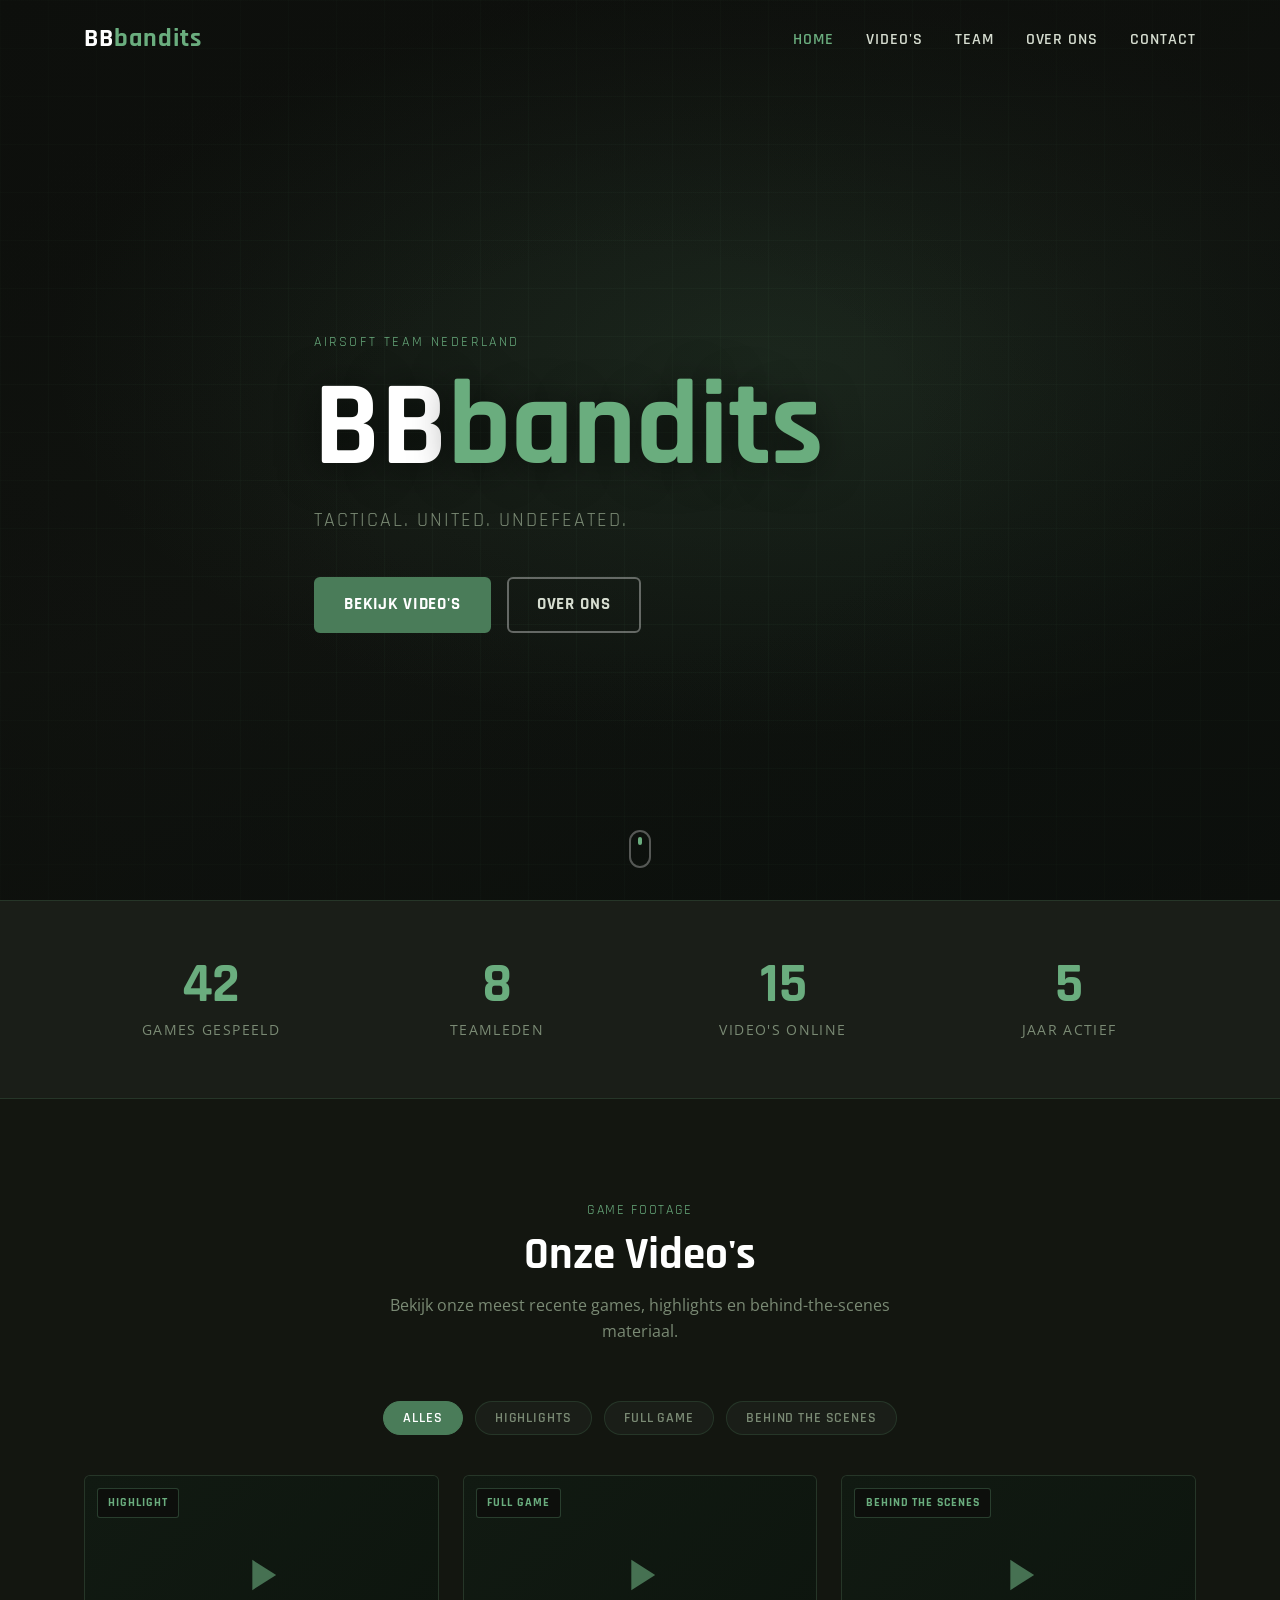
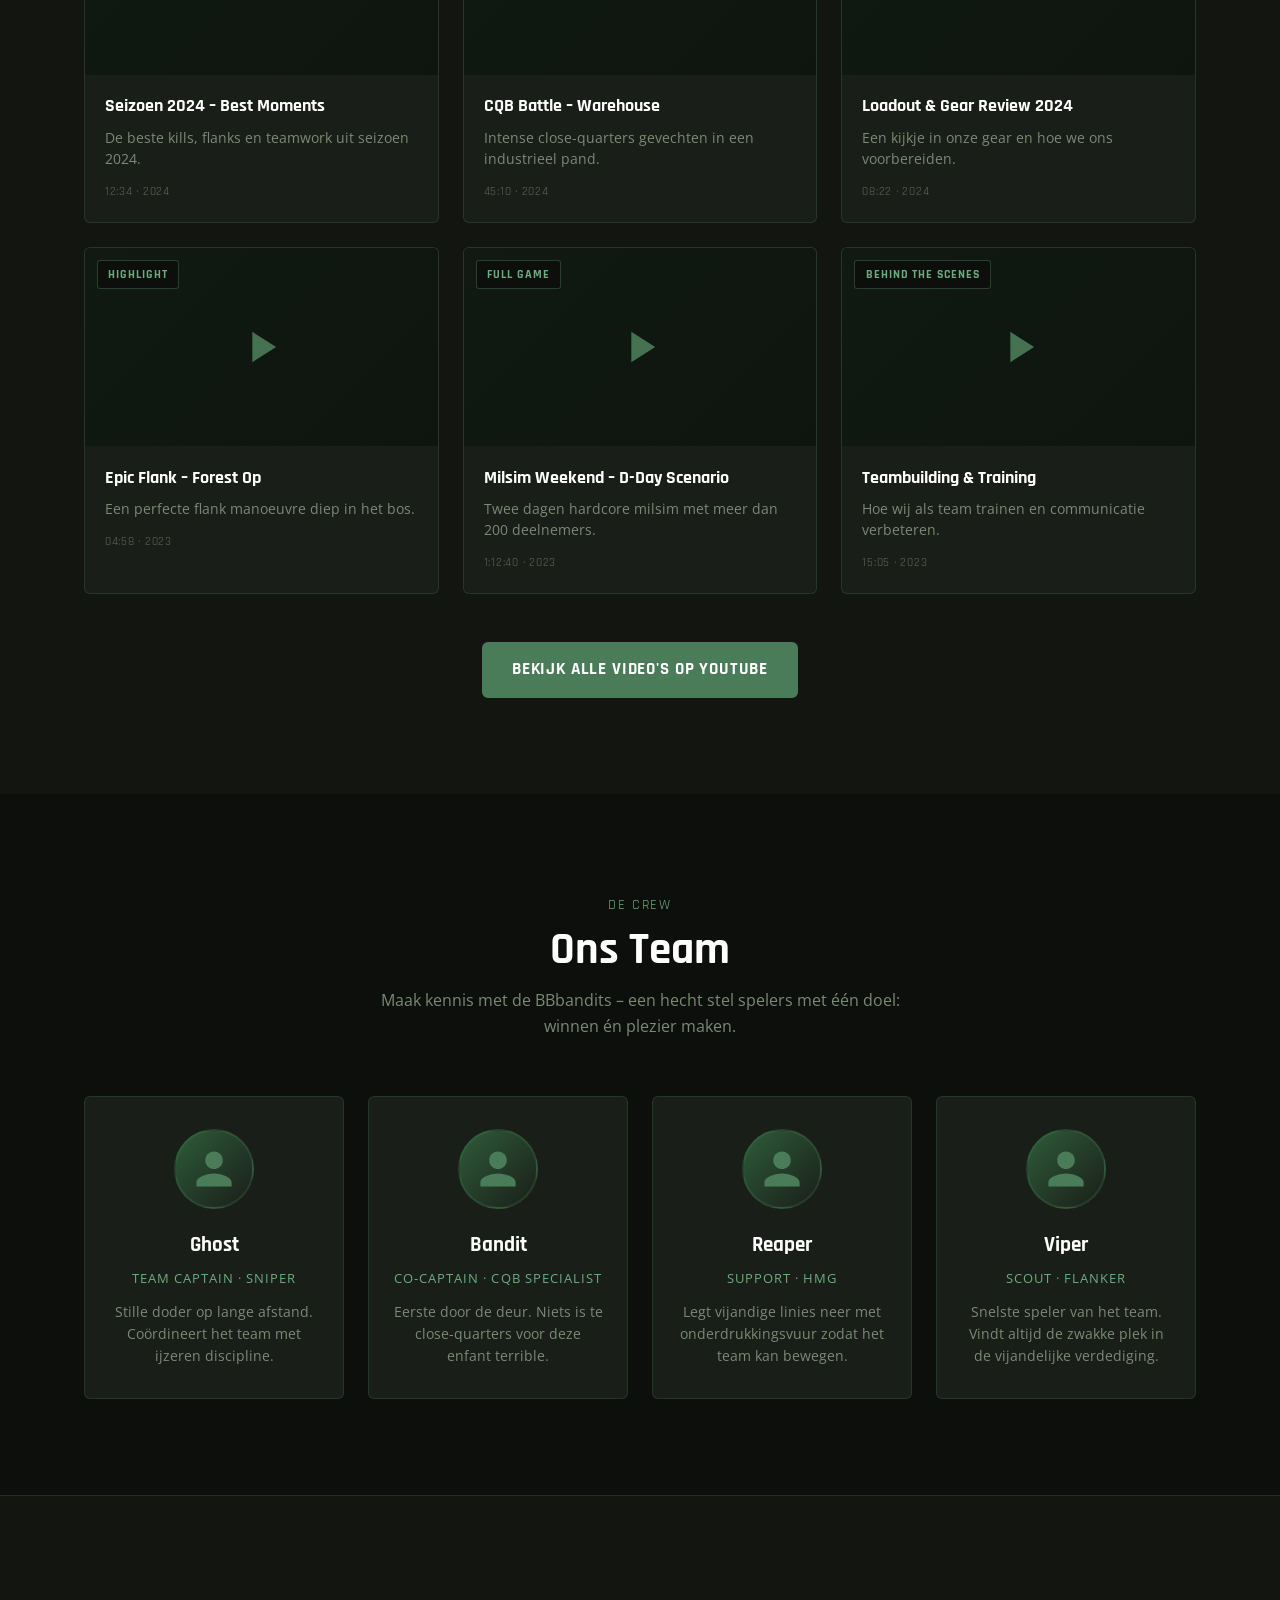
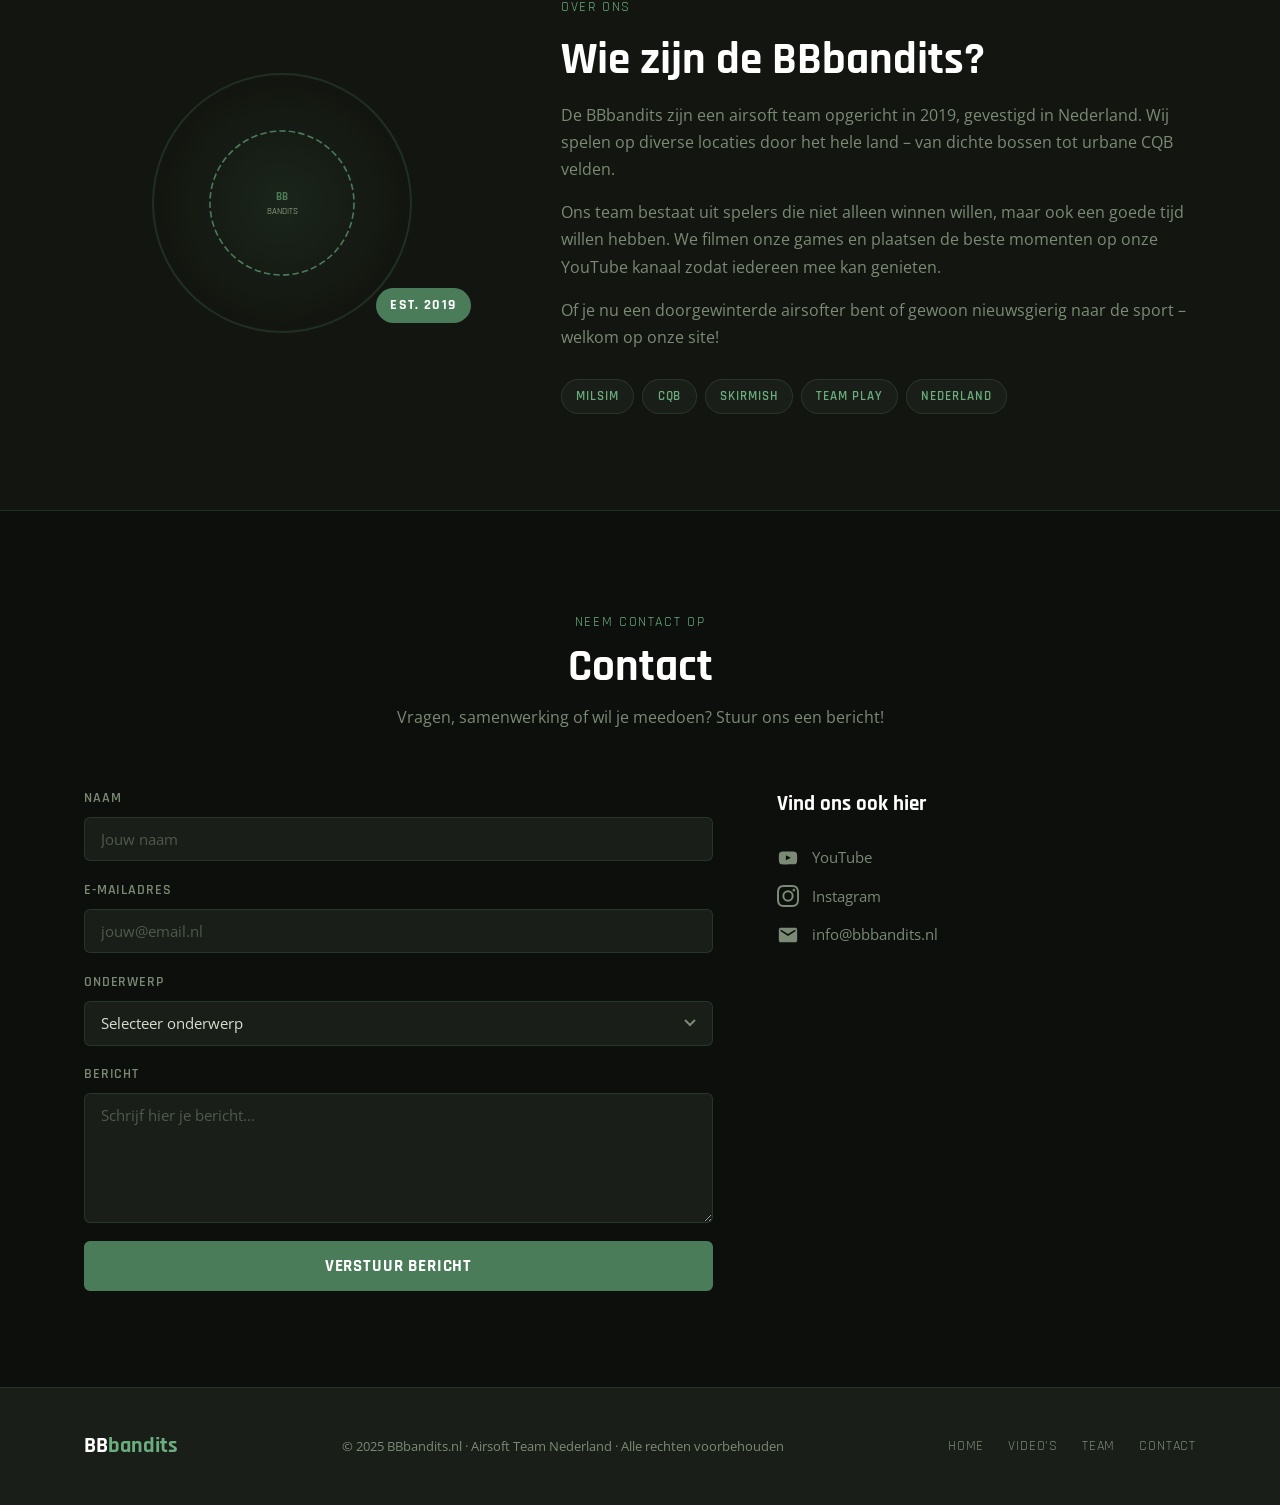
==== index.html @ 05c84941 "Add complete BBbandits.nl airsoft team website Static HTML/CSS/JS site with dark tactical theme incl" ====
<!DOCTYPE html>
<html lang="nl">
<head>
  <meta charset="UTF-8" />
  <meta name="viewport" content="width=device-width, initial-scale=1.0" />
  <title>BBbandits.nl – Airsoft Team</title>
  <meta name="description" content="BBbandits – een hecht airsoft team uit Nederland. Bekijk onze game footage, leer ons team kennen en neem contact op." />
  <link rel="stylesheet" href="css/style.css" />
  <link rel="preconnect" href="https://fonts.googleapis.com" />
  <link href="https://fonts.googleapis.com/css2?family=Rajdhani:wght@400;600;700&family=Open+Sans:wght@400;600&display=swap" rel="stylesheet" />
</head>
<body>

  <!-- NAV -->
  <header id="header">
    <nav class="nav container">
      <a href="#home" class="nav__logo">BB<span>bandits</span></a>
      <button class="nav__toggle" id="navToggle" aria-label="Menu openen">
        <span></span><span></span><span></span>
      </button>
      <ul class="nav__links" id="navLinks">
        <li><a href="#home">Home</a></li>
        <li><a href="#videos">Video's</a></li>
        <li><a href="#team">Team</a></li>
        <li><a href="#over-ons">Over ons</a></li>
        <li><a href="#contact">Contact</a></li>
      </ul>
    </nav>
  </header>

  <!-- HERO -->
  <section id="home" class="hero">
    <div class="hero__overlay"></div>
    <div class="hero__content container">
      <p class="hero__label">Airsoft Team Nederland</p>
      <h1 class="hero__title">BB<span>bandits</span></h1>
      <p class="hero__sub">Tactical. United. Undefeated.</p>
      <div class="hero__actions">
        <a href="#videos" class="btn btn--primary">Bekijk Video's</a>
        <a href="#over-ons" class="btn btn--outline">Over ons</a>
      </div>
    </div>
    <div class="hero__scroll">
      <span></span>
    </div>
  </section>

  <!-- STATS -->
  <section class="stats">
    <div class="container stats__grid">
      <div class="stat">
        <span class="stat__number" data-target="42">0</span>
        <span class="stat__label">Games gespeeld</span>
      </div>
      <div class="stat">
        <span class="stat__number" data-target="8">0</span>
        <span class="stat__label">Teamleden</span>
      </div>
      <div class="stat">
        <span class="stat__number" data-target="15">0</span>
        <span class="stat__label">Video's online</span>
      </div>
      <div class="stat">
        <span class="stat__number" data-target="5">0</span>
        <span class="stat__label">Jaar actief</span>
      </div>
    </div>
  </section>

  <!-- VIDEOS -->
  <section id="videos" class="section videos">
    <div class="container">
      <div class="section__header">
        <span class="section__tag">Game Footage</span>
        <h2 class="section__title">Onze Video's</h2>
        <p class="section__desc">Bekijk onze meest recente games, highlights en behind-the-scenes materiaal.</p>
      </div>

      <div class="video-filters">
        <button class="filter-btn active" data-filter="all">Alles</button>
        <button class="filter-btn" data-filter="highlight">Highlights</button>
        <button class="filter-btn" data-filter="game">Full Game</button>
        <button class="filter-btn" data-filter="bts">Behind the Scenes</button>
      </div>

      <div class="videos__grid" id="videosGrid">

        <div class="video-card" data-category="highlight">
          <div class="video-card__thumb">
            <div class="video-thumb-placeholder">
              <svg viewBox="0 0 24 24" fill="currentColor"><path d="M8 5v14l11-7z"/></svg>
            </div>
            <span class="video-card__tag">Highlight</span>
          </div>
          <div class="video-card__info">
            <h3>Seizoen 2024 – Best Moments</h3>
            <p>De beste kills, flanks en teamwork uit seizoen 2024.</p>
            <span class="video-card__meta">12:34 · 2024</span>
          </div>
        </div>

        <div class="video-card" data-category="game">
          <div class="video-card__thumb">
            <div class="video-thumb-placeholder">
              <svg viewBox="0 0 24 24" fill="currentColor"><path d="M8 5v14l11-7z"/></svg>
            </div>
            <span class="video-card__tag">Full Game</span>
          </div>
          <div class="video-card__info">
            <h3>CQB Battle – Warehouse</h3>
            <p>Intense close-quarters gevechten in een industrieel pand.</p>
            <span class="video-card__meta">45:10 · 2024</span>
          </div>
        </div>

        <div class="video-card" data-category="bts">
          <div class="video-card__thumb">
            <div class="video-thumb-placeholder">
              <svg viewBox="0 0 24 24" fill="currentColor"><path d="M8 5v14l11-7z"/></svg>
            </div>
            <span class="video-card__tag">Behind the Scenes</span>
          </div>
          <div class="video-card__info">
            <h3>Loadout &amp; Gear Review 2024</h3>
            <p>Een kijkje in onze gear en hoe we ons voorbereiden.</p>
            <span class="video-card__meta">08:22 · 2024</span>
          </div>
        </div>

        <div class="video-card" data-category="highlight">
          <div class="video-card__thumb">
            <div class="video-thumb-placeholder">
              <svg viewBox="0 0 24 24" fill="currentColor"><path d="M8 5v14l11-7z"/></svg>
            </div>
            <span class="video-card__tag">Highlight</span>
          </div>
          <div class="video-card__info">
            <h3>Epic Flank – Forest Op</h3>
            <p>Een perfecte flank manoeuvre diep in het bos.</p>
            <span class="video-card__meta">04:58 · 2023</span>
          </div>
        </div>

        <div class="video-card" data-category="game">
          <div class="video-card__thumb">
            <div class="video-thumb-placeholder">
              <svg viewBox="0 0 24 24" fill="currentColor"><path d="M8 5v14l11-7z"/></svg>
            </div>
            <span class="video-card__tag">Full Game</span>
          </div>
          <div class="video-card__info">
            <h3>Milsim Weekend – D-Day Scenario</h3>
            <p>Twee dagen hardcore milsim met meer dan 200 deelnemers.</p>
            <span class="video-card__meta">1:12:40 · 2023</span>
          </div>
        </div>

        <div class="video-card" data-category="bts">
          <div class="video-card__thumb">
            <div class="video-thumb-placeholder">
              <svg viewBox="0 0 24 24" fill="currentColor"><path d="M8 5v14l11-7z"/></svg>
            </div>
            <span class="video-card__tag">Behind the Scenes</span>
          </div>
          <div class="video-card__info">
            <h3>Teambuilding &amp; Training</h3>
            <p>Hoe wij als team trainen en communicatie verbeteren.</p>
            <span class="video-card__meta">15:05 · 2023</span>
          </div>
        </div>

      </div>

      <div class="videos__cta">
        <a href="https://www.youtube.com/@BBbandits" target="_blank" rel="noopener" class="btn btn--primary">
          Bekijk alle video's op YouTube
        </a>
      </div>
    </div>
  </section>

  <!-- TEAM -->
  <section id="team" class="section team">
    <div class="container">
      <div class="section__header">
        <span class="section__tag">De Crew</span>
        <h2 class="section__title">Ons Team</h2>
        <p class="section__desc">Maak kennis met de BBbandits – een hecht stel spelers met één doel: winnen én plezier maken.</p>
      </div>
      <div class="team__grid">

        <div class="team-card">
          <div class="team-card__avatar">
            <div class="avatar-placeholder">
              <svg viewBox="0 0 24 24" fill="currentColor"><path d="M12 12c2.7 0 4.8-2.1 4.8-4.8S14.7 2.4 12 2.4 7.2 4.5 7.2 7.2 9.3 12 12 12zm0 2.4c-3.2 0-9.6 1.6-9.6 4.8v2.4h19.2v-2.4c0-3.2-6.4-4.8-9.6-4.8z"/></svg>
            </div>
          </div>
          <h3 class="team-card__name">Ghost</h3>
          <span class="team-card__role">Team Captain · Sniper</span>
          <p class="team-card__bio">Stille doder op lange afstand. Coördineert het team met ijzeren discipline.</p>
        </div>

        <div class="team-card">
          <div class="team-card__avatar">
            <div class="avatar-placeholder">
              <svg viewBox="0 0 24 24" fill="currentColor"><path d="M12 12c2.7 0 4.8-2.1 4.8-4.8S14.7 2.4 12 2.4 7.2 4.5 7.2 7.2 9.3 12 12 12zm0 2.4c-3.2 0-9.6 1.6-9.6 4.8v2.4h19.2v-2.4c0-3.2-6.4-4.8-9.6-4.8z"/></svg>
            </div>
          </div>
          <h3 class="team-card__name">Bandit</h3>
          <span class="team-card__role">Co-Captain · CQB Specialist</span>
          <p class="team-card__bio">Eerste door de deur. Niets is te close-quarters voor deze enfant terrible.</p>
        </div>

        <div class="team-card">
          <div class="team-card__avatar">
            <div class="avatar-placeholder">
              <svg viewBox="0 0 24 24" fill="currentColor"><path d="M12 12c2.7 0 4.8-2.1 4.8-4.8S14.7 2.4 12 2.4 7.2 4.5 7.2 7.2 9.3 12 12 12zm0 2.4c-3.2 0-9.6 1.6-9.6 4.8v2.4h19.2v-2.4c0-3.2-6.4-4.8-9.6-4.8z"/></svg>
            </div>
          </div>
          <h3 class="team-card__name">Reaper</h3>
          <span class="team-card__role">Support · HMG</span>
          <p class="team-card__bio">Legt vijandige linies neer met onderdrukkingsvuur zodat het team kan bewegen.</p>
        </div>

        <div class="team-card">
          <div class="team-card__avatar">
            <div class="avatar-placeholder">
              <svg viewBox="0 0 24 24" fill="currentColor"><path d="M12 12c2.7 0 4.8-2.1 4.8-4.8S14.7 2.4 12 2.4 7.2 4.5 7.2 7.2 9.3 12 12 12zm0 2.4c-3.2 0-9.6 1.6-9.6 4.8v2.4h19.2v-2.4c0-3.2-6.4-4.8-9.6-4.8z"/></svg>
            </div>
          </div>
          <h3 class="team-card__name">Viper</h3>
          <span class="team-card__role">Scout · Flanker</span>
          <p class="team-card__bio">Snelste speler van het team. Vindt altijd de zwakke plek in de vijandelijke verdediging.</p>
        </div>

      </div>
    </div>
  </section>

  <!-- OVER ONS -->
  <section id="over-ons" class="section about">
    <div class="container about__inner">
      <div class="about__visual">
        <div class="about__img-placeholder">
          <svg viewBox="0 0 200 200" fill="none" xmlns="http://www.w3.org/2000/svg">
            <circle cx="100" cy="100" r="90" stroke="#4a7c59" stroke-width="2" stroke-dasharray="8 4"/>
            <text x="100" y="96" text-anchor="middle" fill="#4a7c59" font-size="14" font-family="Rajdhani" font-weight="700">BB</text>
            <text x="100" y="114" text-anchor="middle" fill="#a3b899" font-size="11" font-family="Rajdhani">BANDITS</text>
          </svg>
        </div>
        <div class="about__badge">Est. 2019</div>
      </div>
      <div class="about__text">
        <span class="section__tag">Over ons</span>
        <h2 class="section__title">Wie zijn de BBbandits?</h2>
        <p>De BBbandits zijn een airsoft team opgericht in 2019, gevestigd in Nederland. Wij spelen op diverse locaties door het hele land – van dichte bossen tot urbane CQB velden.</p>
        <p>Ons team bestaat uit spelers die niet alleen winnen willen, maar ook een goede tijd willen hebben. We filmen onze games en plaatsen de beste momenten op onze YouTube kanaal zodat iedereen mee kan genieten.</p>
        <p>Of je nu een doorgewinterde airsofter bent of gewoon nieuwsgierig naar de sport – welkom op onze site!</p>
        <div class="about__tags">
          <span>Milsim</span>
          <span>CQB</span>
          <span>Skirmish</span>
          <span>Team Play</span>
          <span>Nederland</span>
        </div>
      </div>
    </div>
  </section>

  <!-- CONTACT -->
  <section id="contact" class="section contact">
    <div class="container">
      <div class="section__header">
        <span class="section__tag">Neem contact op</span>
        <h2 class="section__title">Contact</h2>
        <p class="section__desc">Vragen, samenwerking of wil je meedoen? Stuur ons een bericht!</p>
      </div>
      <div class="contact__inner">
        <form class="contact__form" id="contactForm" novalidate>
          <div class="form-group">
            <label for="name">Naam</label>
            <input type="text" id="name" name="name" placeholder="Jouw naam" required />
          </div>
          <div class="form-group">
            <label for="email">E-mailadres</label>
            <input type="email" id="email" name="email" placeholder="jouw@email.nl" required />
          </div>
          <div class="form-group">
            <label for="subject">Onderwerp</label>
            <select id="subject" name="subject">
              <option value="">Selecteer onderwerp</option>
              <option value="meedoen">Ik wil meedoen</option>
              <option value="samenwerking">Samenwerking</option>
              <option value="video">Vraag over video</option>
              <option value="anders">Anders</option>
            </select>
          </div>
          <div class="form-group">
            <label for="message">Bericht</label>
            <textarea id="message" name="message" rows="5" placeholder="Schrijf hier je bericht..." required></textarea>
          </div>
          <button type="submit" class="btn btn--primary btn--full">Verstuur bericht</button>
          <div class="form-success" id="formSuccess">Bericht verstuurd! We reageren zo snel mogelijk.</div>
        </form>
        <div class="contact__info">
          <h3>Vind ons ook hier</h3>
          <ul class="contact__socials">
            <li>
              <a href="https://www.youtube.com/@BBbandits" target="_blank" rel="noopener">
                <svg viewBox="0 0 24 24" fill="currentColor"><path d="M21.8 8s-.2-1.4-.8-2c-.8-.8-1.6-.8-2-.9C16.2 5 12 5 12 5s-4.2 0-7 .1c-.4.1-1.3.1-2 .9-.6.6-.8 2-.8 2S2 9.6 2 11.2v1.5c0 1.6.2 3.2.2 3.2s.2 1.4.8 2c.8.8 1.8.8 2.2.8C6.8 19 12 19 12 19s4.2 0 7-.1c.4-.1 1.3-.1 2-.9.6-.6.8-2 .8-2s.2-1.6.2-3.2v-1.5C22 9.6 21.8 8 21.8 8zM9.7 14.5V9l5.4 2.8-5.4 2.7z"/></svg>
                YouTube
              </a>
            </li>
            <li>
              <a href="https://www.instagram.com/bbbandits" target="_blank" rel="noopener">
                <svg viewBox="0 0 24 24" fill="currentColor"><path d="M12 2.2c3.2 0 3.6 0 4.9.1 3.3.1 4.8 1.7 4.9 4.9.1 1.3.1 1.6.1 4.8 0 3.2 0 3.6-.1 4.8-.1 3.2-1.7 4.8-4.9 4.9-1.3.1-1.6.1-4.9.1-3.2 0-3.6 0-4.8-.1-3.3-.1-4.8-1.7-4.9-4.9C2.2 15.6 2.2 15.3 2.2 12c0-3.2 0-3.6.1-4.8C2.4 3.9 4 2.3 7.2 2.2c1.2-.1 1.6-.1 4.8-.1zm0-2.2C8.7 0 8.3 0 7.1.1 2.7.3.3 2.7.1 7.1.1 8.3 0 8.7 0 12c0 3.3 0 3.7.1 4.9.2 4.4 2.6 6.8 7 7C8.3 24 8.7 24 12 24c3.3 0 3.7 0 4.9-.1 4.4-.2 6.8-2.6 7-7 .1-1.2.1-1.6.1-4.9 0-3.3 0-3.7-.1-4.9-.2-4.4-2.6-6.8-7-7C15.7 0 15.3 0 12 0zm0 5.8a6.2 6.2 0 1 0 0 12.4A6.2 6.2 0 0 0 12 5.8zm0 10.2a4 4 0 1 1 0-8 4 4 0 0 1 0 8zm6.4-11.8a1.4 1.4 0 1 0 0 2.8 1.4 1.4 0 0 0 0-2.8z"/></svg>
                Instagram
              </a>
            </li>
            <li>
              <a href="mailto:info@bbbandits.nl">
                <svg viewBox="0 0 24 24" fill="currentColor"><path d="M20 4H4c-1.1 0-2 .9-2 2v12c0 1.1.9 2 2 2h16c1.1 0 2-.9 2-2V6c0-1.1-.9-2-2-2zm0 4-8 5-8-5V6l8 5 8-5v2z"/></svg>
                info@bbbandits.nl
              </a>
            </li>
          </ul>
        </div>
      </div>
    </div>
  </section>

  <!-- FOOTER -->
  <footer class="footer">
    <div class="container footer__inner">
      <p class="footer__logo">BB<span>bandits</span></p>
      <p class="footer__copy">&copy; 2025 BBbandits.nl · Airsoft Team Nederland · Alle rechten voorbehouden</p>
      <nav class="footer__nav">
        <a href="#home">Home</a>
        <a href="#videos">Video's</a>
        <a href="#team">Team</a>
        <a href="#contact">Contact</a>
      </nav>
    </div>
  </footer>

  <script src="js/main.js"></script>
</body>
</html>
---- css/style.css ----
/* ============================================================
   BBbandits.nl – Main Stylesheet
   ============================================================ */

/* ── Reset & Base ─────────────────────────────────────────── */
*, *::before, *::after { box-sizing: border-box; margin: 0; padding: 0; }

:root {
  --green:      #4a7c59;
  --green-dark: #2e5c3a;
  --green-glow: #6aad7e;
  --accent:     #c8a84b;
  --bg:         #0d0f0c;
  --bg-2:       #131610;
  --bg-3:       #1a1e18;
  --text:       #d6ddd0;
  --text-muted: #7a8a74;
  --border:     rgba(74,124,89,.25);
  --radius:     6px;
  --font-head:  'Rajdhani', sans-serif;
  --font-body:  'Open Sans', sans-serif;
}

html { scroll-behavior: smooth; }

body {
  background: var(--bg);
  color: var(--text);
  font-family: var(--font-body);
  font-size: 16px;
  line-height: 1.65;
  overflow-x: hidden;
}

a { color: inherit; text-decoration: none; }
img { max-width: 100%; display: block; }
ul { list-style: none; }
button { cursor: pointer; border: none; background: none; font-family: inherit; }

.container {
  width: 100%;
  max-width: 1160px;
  margin: 0 auto;
  padding: 0 1.5rem;
}

/* ── Buttons ──────────────────────────────────────────────── */
.btn {
  display: inline-flex;
  align-items: center;
  justify-content: center;
  gap: .5rem;
  padding: .75rem 1.75rem;
  border-radius: var(--radius);
  font-family: var(--font-head);
  font-size: 1.05rem;
  font-weight: 700;
  letter-spacing: .05em;
  text-transform: uppercase;
  transition: all .25s ease;
}
.btn--primary {
  background: var(--green);
  color: #fff;
  border: 2px solid var(--green);
}
.btn--primary:hover {
  background: var(--green-glow);
  border-color: var(--green-glow);
  transform: translateY(-2px);
  box-shadow: 0 6px 24px rgba(74,124,89,.4);
}
.btn--outline {
  background: transparent;
  color: var(--text);
  border: 2px solid rgba(255,255,255,.35);
}
.btn--outline:hover {
  border-color: var(--green-glow);
  color: var(--green-glow);
  transform: translateY(-2px);
}
.btn--full { width: 100%; }

/* ── Section helpers ──────────────────────────────────────── */
.section { padding: 6rem 0; }

.section__header {
  text-align: center;
  margin-bottom: 3.5rem;
}
.section__tag {
  display: inline-block;
  font-family: var(--font-head);
  font-size: .85rem;
  letter-spacing: .12em;
  text-transform: uppercase;
  color: var(--green-glow);
  margin-bottom: .6rem;
}
.section__title {
  font-family: var(--font-head);
  font-size: clamp(2rem, 4vw, 2.8rem);
  font-weight: 700;
  color: #fff;
  line-height: 1.1;
}
.section__desc {
  margin-top: .75rem;
  color: var(--text-muted);
  max-width: 560px;
  margin-left: auto;
  margin-right: auto;
}

/* ── Header / Nav ─────────────────────────────────────────── */
#header {
  position: fixed;
  top: 0; left: 0; right: 0;
  z-index: 100;
  padding: 1.1rem 0;
  background: transparent;
  transition: background .3s, box-shadow .3s;
}
#header.scrolled {
  background: rgba(13,15,12,.92);
  backdrop-filter: blur(12px);
  box-shadow: 0 2px 20px rgba(0,0,0,.5);
}

.nav {
  display: flex;
  align-items: center;
  justify-content: space-between;
}
.nav__logo {
  font-family: var(--font-head);
  font-size: 1.6rem;
  font-weight: 700;
  color: #fff;
  letter-spacing: .04em;
}
.nav__logo span { color: var(--green-glow); }

.nav__links {
  display: flex;
  gap: 2rem;
}
.nav__links a {
  font-family: var(--font-head);
  font-size: 1rem;
  font-weight: 600;
  letter-spacing: .06em;
  text-transform: uppercase;
  color: var(--text);
  transition: color .2s;
  position: relative;
}
.nav__links a::after {
  content: '';
  position: absolute;
  bottom: -3px; left: 0;
  width: 0; height: 2px;
  background: var(--green-glow);
  transition: width .25s ease;
}
.nav__links a:hover { color: #fff; }
.nav__links a:hover::after { width: 100%; }

.nav__toggle {
  display: none;
  flex-direction: column;
  gap: 5px;
  padding: 4px;
}
.nav__toggle span {
  display: block;
  width: 26px; height: 2px;
  background: var(--text);
  border-radius: 2px;
  transition: all .25s ease;
}
.nav__toggle.open span:nth-child(1) { transform: translateY(7px) rotate(45deg); }
.nav__toggle.open span:nth-child(2) { opacity: 0; }
.nav__toggle.open span:nth-child(3) { transform: translateY(-7px) rotate(-45deg); }

/* ── Hero ─────────────────────────────────────────────────── */
.hero {
  position: relative;
  min-height: 100vh;
  display: flex;
  align-items: center;
  overflow: hidden;
  background:
    radial-gradient(ellipse 80% 60% at 60% 40%, rgba(74,124,89,.18) 0%, transparent 70%),
    linear-gradient(160deg, #0d0f0c 0%, #111410 50%, #0a100c 100%);
}

/* animated grid pattern */
.hero::before {
  content: '';
  position: absolute;
  inset: 0;
  background-image:
    linear-gradient(rgba(74,124,89,.06) 1px, transparent 1px),
    linear-gradient(90deg, rgba(74,124,89,.06) 1px, transparent 1px);
  background-size: 48px 48px;
  animation: gridShift 20s linear infinite;
}
@keyframes gridShift {
  from { background-position: 0 0; }
  to   { background-position: 48px 48px; }
}

.hero__overlay {
  position: absolute;
  inset: 0;
  background: radial-gradient(ellipse at center, transparent 30%, rgba(13,15,12,.7) 100%);
}

.hero__content {
  position: relative;
  z-index: 2;
  max-width: 700px;
  padding: 8rem 1.5rem 4rem;
}
.hero__label {
  font-family: var(--font-head);
  font-size: .9rem;
  letter-spacing: .18em;
  text-transform: uppercase;
  color: var(--green-glow);
  margin-bottom: 1rem;
}
.hero__title {
  font-family: var(--font-head);
  font-size: clamp(4rem, 10vw, 7.5rem);
  font-weight: 700;
  line-height: .95;
  color: #fff;
  text-shadow: 0 4px 40px rgba(0,0,0,.6);
}
.hero__title span { color: var(--green-glow); }
.hero__sub {
  margin-top: 1.2rem;
  font-size: 1.25rem;
  color: var(--text-muted);
  letter-spacing: .1em;
  text-transform: uppercase;
  font-family: var(--font-head);
}
.hero__actions {
  display: flex;
  flex-wrap: wrap;
  gap: 1rem;
  margin-top: 2.5rem;
}

.hero__scroll {
  position: absolute;
  bottom: 2rem;
  left: 50%;
  transform: translateX(-50%);
  z-index: 2;
}
.hero__scroll span {
  display: block;
  width: 22px; height: 38px;
  border: 2px solid rgba(255,255,255,.3);
  border-radius: 12px;
  position: relative;
}
.hero__scroll span::after {
  content: '';
  display: block;
  width: 4px; height: 8px;
  background: var(--green-glow);
  border-radius: 2px;
  position: absolute;
  top: 5px; left: 50%;
  transform: translateX(-50%);
  animation: scrollBob 1.8s ease-in-out infinite;
}
@keyframes scrollBob {
  0%, 100% { transform: translateX(-50%) translateY(0); opacity: 1; }
  70%       { transform: translateX(-50%) translateY(12px); opacity: 0; }
}

/* ── Stats ────────────────────────────────────────────────── */
.stats {
  background: var(--bg-3);
  border-top: 1px solid var(--border);
  border-bottom: 1px solid var(--border);
  padding: 3.5rem 0;
}
.stats__grid {
  display: grid;
  grid-template-columns: repeat(4, 1fr);
  gap: 2rem;
  text-align: center;
}
.stat__number {
  display: block;
  font-family: var(--font-head);
  font-size: clamp(2.5rem, 5vw, 3.5rem);
  font-weight: 700;
  color: var(--green-glow);
  line-height: 1;
}
.stat__label {
  display: block;
  font-size: .85rem;
  letter-spacing: .1em;
  text-transform: uppercase;
  color: var(--text-muted);
  margin-top: .4rem;
}

/* ── Videos ───────────────────────────────────────────────── */
.videos { background: var(--bg-2); }

.video-filters {
  display: flex;
  flex-wrap: wrap;
  gap: .75rem;
  justify-content: center;
  margin-bottom: 2.5rem;
}
.filter-btn {
  padding: .45rem 1.2rem;
  border-radius: 30px;
  font-family: var(--font-head);
  font-size: .9rem;
  font-weight: 600;
  letter-spacing: .06em;
  text-transform: uppercase;
  color: var(--text-muted);
  border: 1px solid var(--border);
  background: var(--bg-3);
  transition: all .2s ease;
}
.filter-btn:hover, .filter-btn.active {
  background: var(--green);
  color: #fff;
  border-color: var(--green);
}

.videos__grid {
  display: grid;
  grid-template-columns: repeat(auto-fill, minmax(320px, 1fr));
  gap: 1.5rem;
}

.video-card {
  background: var(--bg-3);
  border: 1px solid var(--border);
  border-radius: var(--radius);
  overflow: hidden;
  transition: transform .25s ease, box-shadow .25s ease;
}
.video-card:hover {
  transform: translateY(-4px);
  box-shadow: 0 12px 36px rgba(0,0,0,.4);
}
.video-card.hidden { display: none; }

.video-card__thumb {
  position: relative;
  aspect-ratio: 16/9;
  background: #0a100c;
  overflow: hidden;
}
.video-thumb-placeholder {
  width: 100%;
  height: 100%;
  display: flex;
  align-items: center;
  justify-content: center;
  background: linear-gradient(135deg, #111a12, #0d150e);
  cursor: pointer;
  transition: background .2s;
}
.video-thumb-placeholder:hover { background: linear-gradient(135deg, #182618, #132019); }
.video-thumb-placeholder svg {
  width: 52px; height: 52px;
  color: rgba(106,173,126,.6);
  transition: color .2s, transform .2s;
}
.video-thumb-placeholder:hover svg {
  color: var(--green-glow);
  transform: scale(1.1);
}
.video-card__tag {
  position: absolute;
  top: .75rem; left: .75rem;
  padding: .25rem .65rem;
  border-radius: 3px;
  font-family: var(--font-head);
  font-size: .75rem;
  font-weight: 700;
  letter-spacing: .08em;
  text-transform: uppercase;
  background: rgba(13,15,12,.85);
  color: var(--green-glow);
  border: 1px solid rgba(106,173,126,.3);
}
.video-card__info { padding: 1.1rem 1.25rem 1.25rem; }
.video-card__info h3 {
  font-family: var(--font-head);
  font-size: 1.1rem;
  font-weight: 700;
  color: #fff;
  margin-bottom: .35rem;
}
.video-card__info p {
  font-size: .88rem;
  color: var(--text-muted);
  line-height: 1.5;
}
.video-card__meta {
  display: block;
  margin-top: .75rem;
  font-size: .78rem;
  color: rgba(122,138,116,.7);
  font-family: var(--font-head);
  letter-spacing: .06em;
}

.videos__cta { text-align: center; margin-top: 3rem; }

/* ── Team ─────────────────────────────────────────────────── */
.team { background: var(--bg); }
.team__grid {
  display: grid;
  grid-template-columns: repeat(auto-fill, minmax(240px, 1fr));
  gap: 1.5rem;
}
.team-card {
  background: var(--bg-3);
  border: 1px solid var(--border);
  border-radius: var(--radius);
  padding: 2rem 1.5rem;
  text-align: center;
  transition: transform .25s, box-shadow .25s;
}
.team-card:hover {
  transform: translateY(-4px);
  box-shadow: 0 10px 32px rgba(0,0,0,.35);
  border-color: rgba(74,124,89,.5);
}
.team-card__avatar {
  width: 80px; height: 80px;
  border-radius: 50%;
  background: linear-gradient(135deg, var(--green-dark), var(--bg-3));
  border: 2px solid var(--border);
  margin: 0 auto 1.2rem;
  display: flex;
  align-items: center;
  justify-content: center;
  overflow: hidden;
}
.avatar-placeholder {
  width: 100%; height: 100%;
  display: flex;
  align-items: center;
  justify-content: center;
}
.avatar-placeholder svg {
  width: 44px; height: 44px;
  color: var(--green);
}
.team-card__name {
  font-family: var(--font-head);
  font-size: 1.3rem;
  font-weight: 700;
  color: #fff;
}
.team-card__role {
  display: block;
  font-size: .8rem;
  letter-spacing: .08em;
  text-transform: uppercase;
  color: var(--green-glow);
  margin: .35rem 0 .75rem;
}
.team-card__bio {
  font-size: .88rem;
  color: var(--text-muted);
  line-height: 1.55;
}

/* ── About ────────────────────────────────────────────────── */
.about {
  background: var(--bg-2);
  border-top: 1px solid var(--border);
  border-bottom: 1px solid var(--border);
}
.about__inner {
  display: grid;
  grid-template-columns: 1fr 1.6fr;
  gap: 5rem;
  align-items: center;
}
.about__visual {
  position: relative;
  display: flex;
  justify-content: center;
}
.about__img-placeholder {
  width: 260px; height: 260px;
  border-radius: 50%;
  background: radial-gradient(circle, rgba(74,124,89,.15) 0%, transparent 70%);
  border: 2px solid var(--border);
  display: flex;
  align-items: center;
  justify-content: center;
}
.about__img-placeholder svg { width: 160px; height: 160px; }
.about__badge {
  position: absolute;
  bottom: 10px; right: 10px;
  background: var(--green);
  color: #fff;
  font-family: var(--font-head);
  font-size: .85rem;
  font-weight: 700;
  letter-spacing: .1em;
  text-transform: uppercase;
  padding: .4rem .9rem;
  border-radius: 30px;
}
.about__text .section__title { text-align: left; margin-top: .5rem; }
.about__text p {
  color: var(--text-muted);
  margin-top: 1rem;
  line-height: 1.7;
}
.about__tags {
  display: flex;
  flex-wrap: wrap;
  gap: .5rem;
  margin-top: 1.75rem;
}
.about__tags span {
  padding: .35rem .9rem;
  border-radius: 30px;
  font-family: var(--font-head);
  font-size: .82rem;
  font-weight: 600;
  letter-spacing: .07em;
  text-transform: uppercase;
  background: var(--bg-3);
  color: var(--green-glow);
  border: 1px solid var(--border);
}

/* ── Contact ──────────────────────────────────────────────── */
.contact { background: var(--bg); }
.contact__inner {
  display: grid;
  grid-template-columns: 1.5fr 1fr;
  gap: 4rem;
  align-items: start;
}
.contact__form { display: flex; flex-direction: column; gap: 1.1rem; }
.form-group { display: flex; flex-direction: column; gap: .4rem; }
.form-group label {
  font-family: var(--font-head);
  font-size: .9rem;
  font-weight: 600;
  letter-spacing: .06em;
  text-transform: uppercase;
  color: var(--text-muted);
}
.form-group input,
.form-group select,
.form-group textarea {
  background: var(--bg-3);
  border: 1px solid var(--border);
  border-radius: var(--radius);
  color: var(--text);
  padding: .7rem 1rem;
  font-family: var(--font-body);
  font-size: .95rem;
  outline: none;
  transition: border-color .2s;
  -webkit-appearance: none;
}
.form-group input:focus,
.form-group select:focus,
.form-group textarea:focus {
  border-color: var(--green-glow);
}
.form-group input::placeholder,
.form-group textarea::placeholder { color: rgba(122,138,116,.55); }
.form-group textarea { resize: vertical; min-height: 130px; }
.form-group select { background-image: url("data:image/svg+xml,%3Csvg xmlns='http://www.w3.org/2000/svg' width='12' height='8' viewBox='0 0 12 8'%3E%3Cpath d='M1 1l5 5 5-5' stroke='%237a8a74' stroke-width='2' fill='none'/%3E%3C/svg%3E"); background-repeat: no-repeat; background-position: right 1rem center; }

.form-success {
  display: none;
  padding: .85rem 1rem;
  border-radius: var(--radius);
  background: rgba(74,124,89,.2);
  border: 1px solid var(--green);
  color: var(--green-glow);
  font-size: .9rem;
  text-align: center;
}
.form-success.show { display: block; }

.contact__info h3 {
  font-family: var(--font-head);
  font-size: 1.3rem;
  color: #fff;
  margin-bottom: 1.5rem;
}
.contact__socials { display: flex; flex-direction: column; gap: .85rem; }
.contact__socials a {
  display: flex;
  align-items: center;
  gap: .85rem;
  color: var(--text-muted);
  font-size: .95rem;
  transition: color .2s;
}
.contact__socials a:hover { color: var(--green-glow); }
.contact__socials svg { width: 22px; height: 22px; flex-shrink: 0; }

/* ── Footer ───────────────────────────────────────────────── */
.footer {
  background: var(--bg-3);
  border-top: 1px solid var(--border);
  padding: 2.5rem 0;
}
.footer__inner {
  display: flex;
  flex-wrap: wrap;
  align-items: center;
  justify-content: space-between;
  gap: 1rem;
}
.footer__logo {
  font-family: var(--font-head);
  font-size: 1.4rem;
  font-weight: 700;
  color: #fff;
}
.footer__logo span { color: var(--green-glow); }
.footer__copy {
  font-size: .8rem;
  color: var(--text-muted);
}
.footer__nav {
  display: flex;
  gap: 1.5rem;
}
.footer__nav a {
  font-family: var(--font-head);
  font-size: .85rem;
  letter-spacing: .06em;
  text-transform: uppercase;
  color: var(--text-muted);
  transition: color .2s;
}
.footer__nav a:hover { color: var(--green-glow); }

/* ── Responsive ───────────────────────────────────────────── */
@media (max-width: 900px) {
  .stats__grid { grid-template-columns: repeat(2, 1fr); }
  .about__inner { grid-template-columns: 1fr; text-align: center; }
  .about__text .section__title { text-align: center; }
  .about__tags { justify-content: center; }
  .contact__inner { grid-template-columns: 1fr; gap: 3rem; }
}

@media (max-width: 680px) {
  .nav__links {
    display: none;
    position: fixed;
    inset: 0;
    background: rgba(13,15,12,.97);
    flex-direction: column;
    align-items: center;
    justify-content: center;
    gap: 2.5rem;
    z-index: 99;
  }
  .nav__links.open { display: flex; }
  .nav__links a { font-size: 1.5rem; }
  .nav__toggle { display: flex; position: relative; z-index: 101; }
  .hero__content { padding-top: 9rem; }
  .footer__inner { flex-direction: column; text-align: center; }
  .footer__nav { justify-content: center; }
  .stats__grid { grid-template-columns: repeat(2, 1fr); gap: 1.25rem; }
}

@media (max-width: 480px) {
  .section { padding: 4rem 0; }
  .about__img-placeholder { width: 200px; height: 200px; }
  .about__img-placeholder svg { width: 120px; height: 120px; }
}
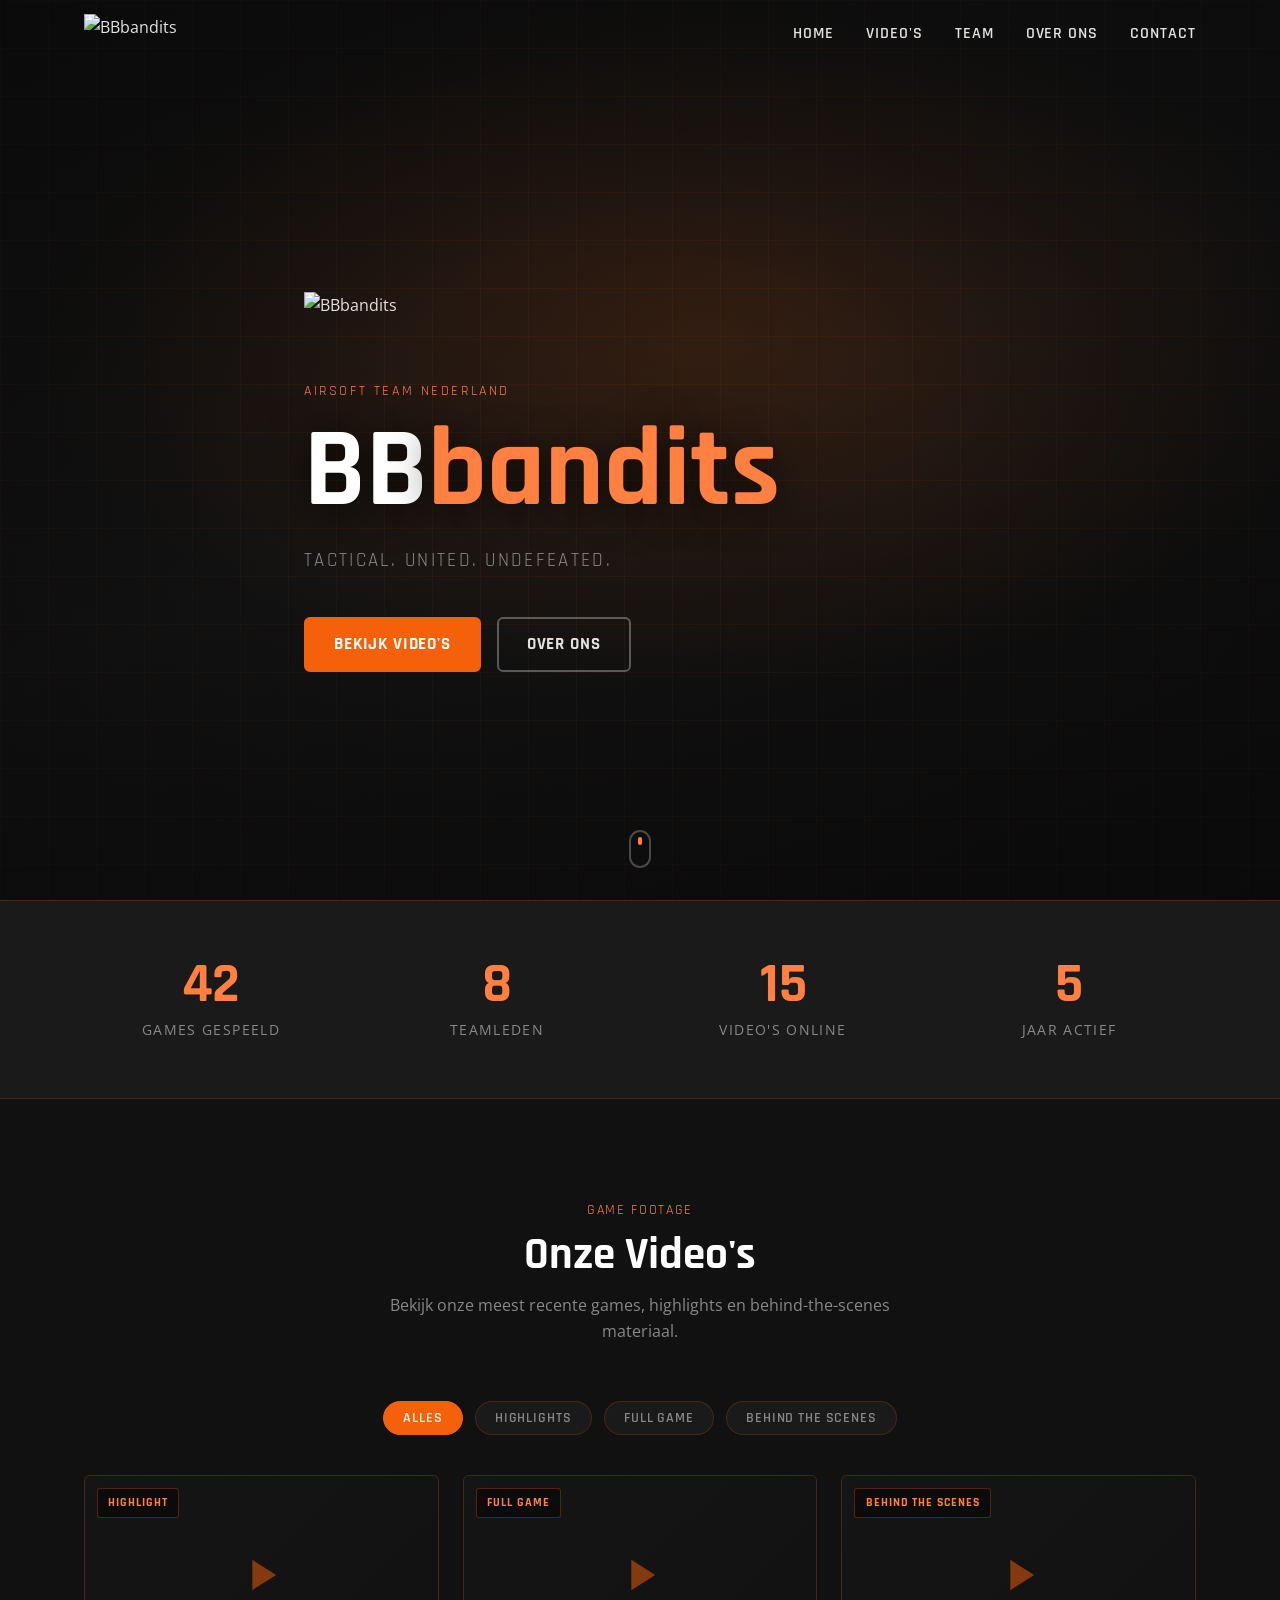
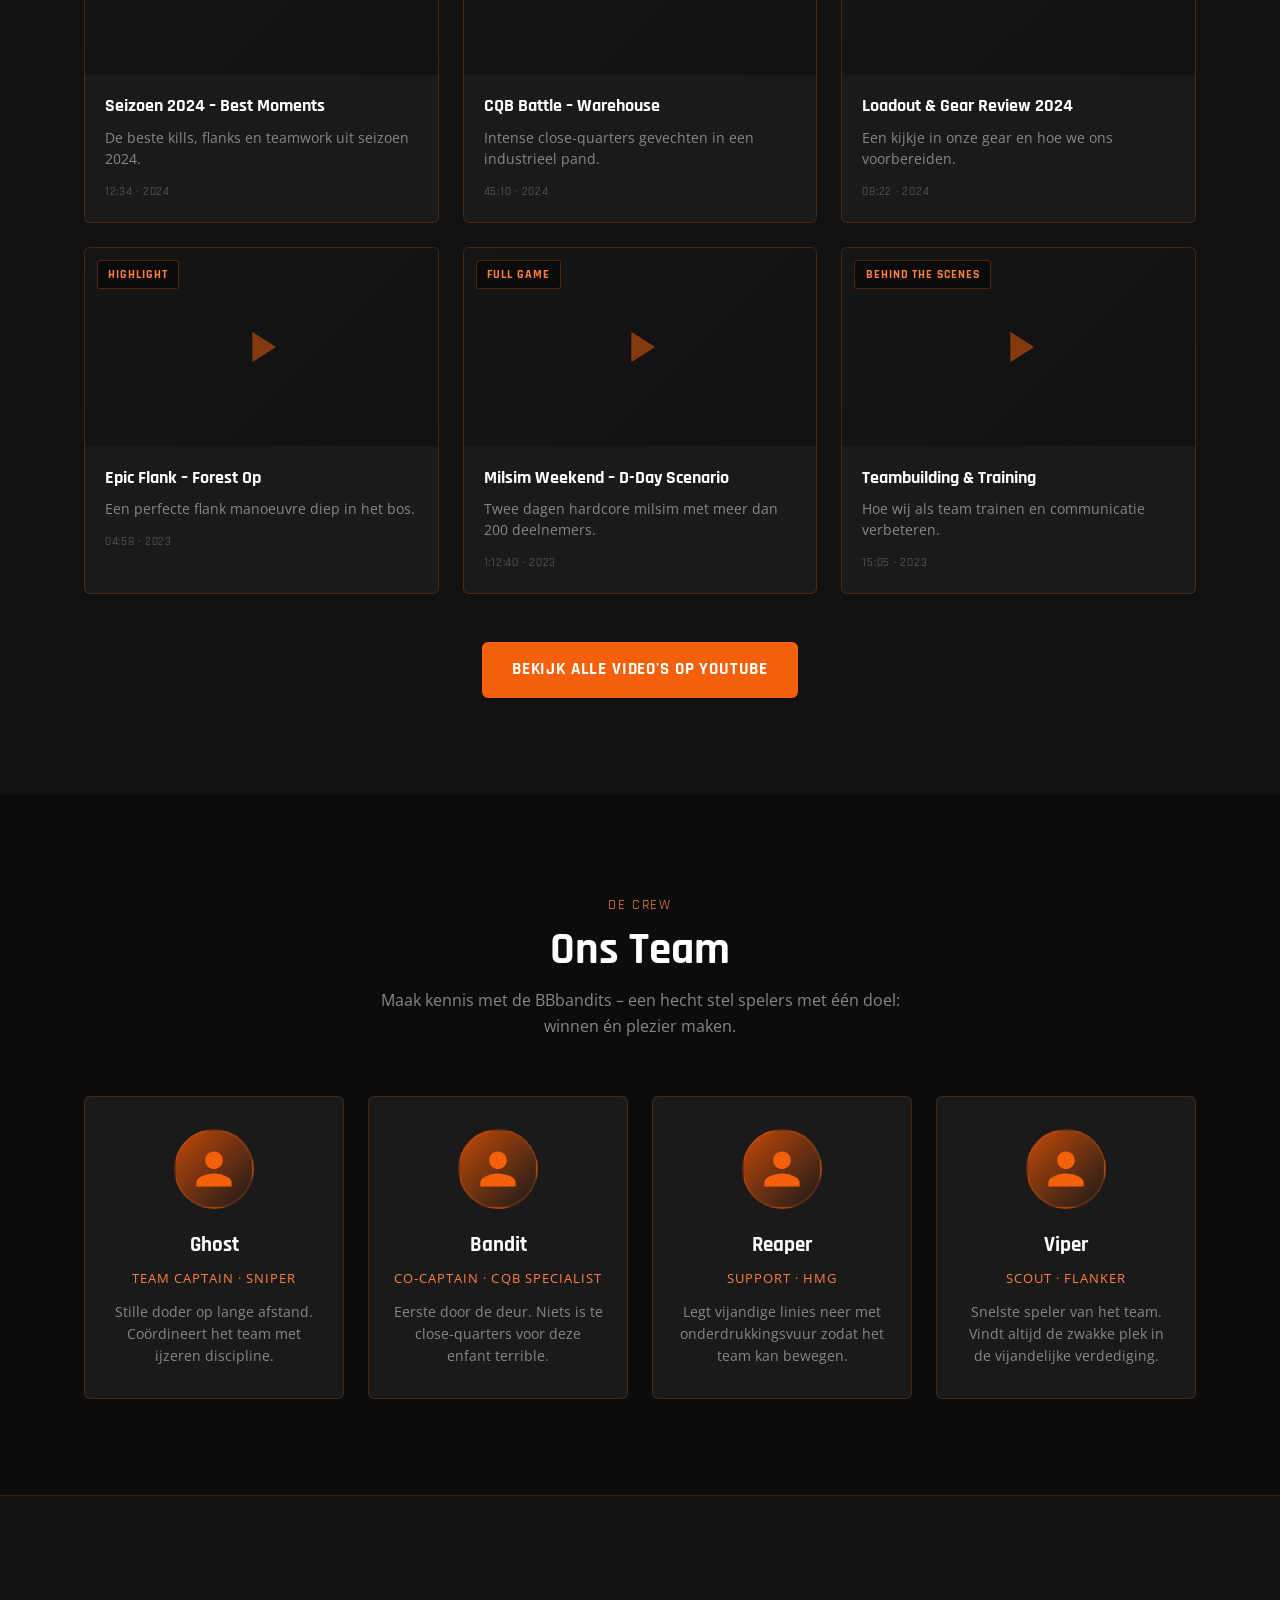
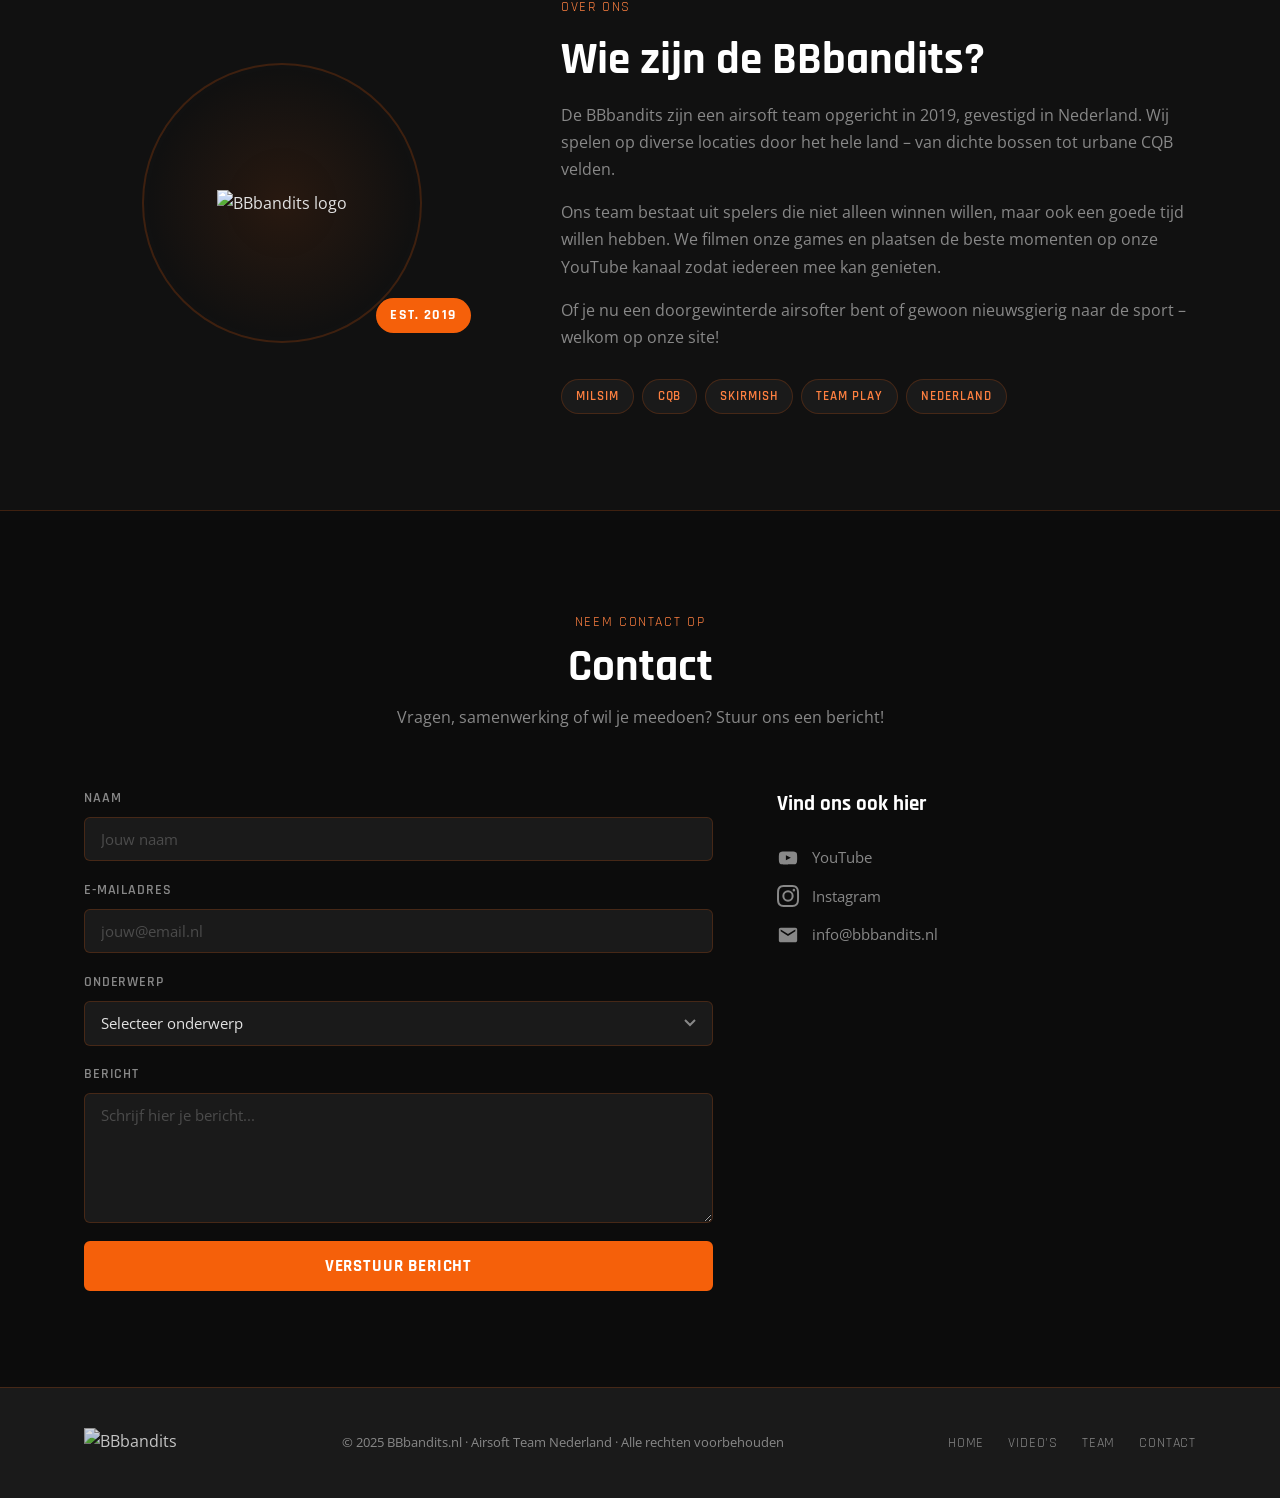
==== commit 62e28ecc: "Add logo support and switch to orange/black/gray theme - Add images/logo.svg as placeholder (shows u" ====
--- a/index.html
+++ b/index.html
@@ -14,7 +14,12 @@
   <!-- NAV -->
   <header id="header">
     <nav class="nav container">
-      <a href="#home" class="nav__logo">BB<span>bandits</span></a>
+      <a href="#home" class="nav__logo">
+        <picture>
+          <source srcset="images/logo.png" type="image/png">
+          <img src="images/logo.svg" alt="BBbandits" class="nav__logo-img">
+        </picture>
+      </a>
       <button class="nav__toggle" id="navToggle" aria-label="Menu openen">
         <span></span><span></span><span></span>
       </button>
@@ -32,6 +37,12 @@
   <section id="home" class="hero">
     <div class="hero__overlay"></div>
     <div class="hero__content container">
+      <div class="hero__logo-wrap">
+        <picture>
+          <source srcset="images/logo.png" type="image/png">
+          <img src="images/logo.svg" alt="BBbandits" class="hero__logo-img">
+        </picture>
+      </div>
       <p class="hero__label">Airsoft Team Nederland</p>
       <h1 class="hero__title">BB<span>bandits</span></h1>
       <p class="hero__sub">Tactical. United. Undefeated.</p>
@@ -241,12 +252,11 @@
   <section id="over-ons" class="section about">
     <div class="container about__inner">
       <div class="about__visual">
-        <div class="about__img-placeholder">
-          <svg viewBox="0 0 200 200" fill="none" xmlns="http://www.w3.org/2000/svg">
-            <circle cx="100" cy="100" r="90" stroke="#4a7c59" stroke-width="2" stroke-dasharray="8 4"/>
-            <text x="100" y="96" text-anchor="middle" fill="#4a7c59" font-size="14" font-family="Rajdhani" font-weight="700">BB</text>
-            <text x="100" y="114" text-anchor="middle" fill="#a3b899" font-size="11" font-family="Rajdhani">BANDITS</text>
-          </svg>
+        <div class="about__logo-circle">
+          <picture>
+            <source srcset="images/logo.png" type="image/png">
+            <img src="images/logo.svg" alt="BBbandits logo" class="about__logo-img">
+          </picture>
         </div>
         <div class="about__badge">Est. 2019</div>
       </div>
@@ -332,7 +342,12 @@
   <!-- FOOTER -->
   <footer class="footer">
     <div class="container footer__inner">
-      <p class="footer__logo">BB<span>bandits</span></p>
+      <a href="#home" class="footer__logo">
+        <picture>
+          <source srcset="images/logo.png" type="image/png">
+          <img src="images/logo.svg" alt="BBbandits" class="footer__logo-img">
+        </picture>
+      </a>
       <p class="footer__copy">&copy; 2025 BBbandits.nl · Airsoft Team Nederland · Alle rechten voorbehouden</p>
       <nav class="footer__nav">
         <a href="#home">Home</a>
--- a/css/style.css
+++ b/css/style.css
@@ -1,24 +1,23 @@
 /* ============================================================
-   BBbandits.nl – Main Stylesheet
+   BBbandits.nl – Main Stylesheet (orange / black / gray theme)
    ============================================================ */
 
 /* ── Reset & Base ─────────────────────────────────────────── */
 *, *::before, *::after { box-sizing: border-box; margin: 0; padding: 0; }
 
 :root {
-  --green:      #4a7c59;
-  --green-dark: #2e5c3a;
-  --green-glow: #6aad7e;
-  --accent:     #c8a84b;
-  --bg:         #0d0f0c;
-  --bg-2:       #131610;
-  --bg-3:       #1a1e18;
-  --text:       #d6ddd0;
-  --text-muted: #7a8a74;
-  --border:     rgba(74,124,89,.25);
-  --radius:     6px;
-  --font-head:  'Rajdhani', sans-serif;
-  --font-body:  'Open Sans', sans-serif;
+  --orange:      #f5600a;
+  --orange-dark: #c24807;
+  --orange-lt:   #ff8040;
+  --bg:          #0c0c0c;
+  --bg-2:        #111111;
+  --bg-3:        #1a1a1a;
+  --text:        #e2e2e2;
+  --text-muted:  #888888;
+  --border:      rgba(245,96,10,.2);
+  --radius:      6px;
+  --font-head:   'Rajdhani', sans-serif;
+  --font-body:   'Open Sans', sans-serif;
 }
 
 html { scroll-behavior: smooth; }
@@ -60,24 +59,24 @@
   transition: all .25s ease;
 }
 .btn--primary {
-  background: var(--green);
+  background: var(--orange);
   color: #fff;
-  border: 2px solid var(--green);
+  border: 2px solid var(--orange);
 }
 .btn--primary:hover {
-  background: var(--green-glow);
-  border-color: var(--green-glow);
+  background: var(--orange-lt);
+  border-color: var(--orange-lt);
   transform: translateY(-2px);
-  box-shadow: 0 6px 24px rgba(74,124,89,.4);
+  box-shadow: 0 6px 28px rgba(245,96,10,.45);
 }
 .btn--outline {
   background: transparent;
   color: var(--text);
-  border: 2px solid rgba(255,255,255,.35);
+  border: 2px solid rgba(255,255,255,.3);
 }
 .btn--outline:hover {
-  border-color: var(--green-glow);
-  color: var(--green-glow);
+  border-color: var(--orange-lt);
+  color: var(--orange-lt);
   transform: translateY(-2px);
 }
 .btn--full { width: 100%; }
@@ -95,7 +94,7 @@
   font-size: .85rem;
   letter-spacing: .12em;
   text-transform: uppercase;
-  color: var(--green-glow);
+  color: var(--orange-lt);
   margin-bottom: .6rem;
 }
 .section__title {
@@ -118,14 +117,14 @@
   position: fixed;
   top: 0; left: 0; right: 0;
   z-index: 100;
-  padding: 1.1rem 0;
+  padding: .9rem 0;
   background: transparent;
   transition: background .3s, box-shadow .3s;
 }
 #header.scrolled {
-  background: rgba(13,15,12,.92);
-  backdrop-filter: blur(12px);
-  box-shadow: 0 2px 20px rgba(0,0,0,.5);
+  background: rgba(10,10,10,.93);
+  backdrop-filter: blur(14px);
+  box-shadow: 0 2px 24px rgba(0,0,0,.6);
 }
 
 .nav {
@@ -133,14 +132,14 @@
   align-items: center;
   justify-content: space-between;
 }
-.nav__logo {
-  font-family: var(--font-head);
-  font-size: 1.6rem;
-  font-weight: 700;
-  color: #fff;
-  letter-spacing: .04em;
-}
-.nav__logo span { color: var(--green-glow); }
+
+/* Logo image in nav */
+.nav__logo { display: flex; align-items: center; }
+.nav__logo-img {
+  height: 38px;
+  width: auto;
+  display: block;
+}
 
 .nav__links {
   display: flex;
@@ -161,7 +160,7 @@
   position: absolute;
   bottom: -3px; left: 0;
   width: 0; height: 2px;
-  background: var(--green-glow);
+  background: var(--orange-lt);
   transition: width .25s ease;
 }
 .nav__links a:hover { color: #fff; }
@@ -192,18 +191,18 @@
   align-items: center;
   overflow: hidden;
   background:
-    radial-gradient(ellipse 80% 60% at 60% 40%, rgba(74,124,89,.18) 0%, transparent 70%),
-    linear-gradient(160deg, #0d0f0c 0%, #111410 50%, #0a100c 100%);
-}
-
-/* animated grid pattern */
+    radial-gradient(ellipse 75% 55% at 55% 38%, rgba(245,96,10,.14) 0%, transparent 70%),
+    linear-gradient(160deg, #0c0c0c 0%, #131313 50%, #0a0a0a 100%);
+}
+
+/* animated grid */
 .hero::before {
   content: '';
   position: absolute;
   inset: 0;
   background-image:
-    linear-gradient(rgba(74,124,89,.06) 1px, transparent 1px),
-    linear-gradient(90deg, rgba(74,124,89,.06) 1px, transparent 1px);
+    linear-gradient(rgba(245,96,10,.055) 1px, transparent 1px),
+    linear-gradient(90deg, rgba(245,96,10,.055) 1px, transparent 1px);
   background-size: 48px 48px;
   animation: gridShift 20s linear infinite;
 }
@@ -215,37 +214,47 @@
 .hero__overlay {
   position: absolute;
   inset: 0;
-  background: radial-gradient(ellipse at center, transparent 30%, rgba(13,15,12,.7) 100%);
+  background: radial-gradient(ellipse at center, transparent 30%, rgba(10,10,10,.7) 100%);
 }
 
 .hero__content {
   position: relative;
   z-index: 2;
-  max-width: 700px;
+  max-width: 720px;
   padding: 8rem 1.5rem 4rem;
 }
+
+/* Logo in hero */
+.hero__logo-wrap {
+  margin-bottom: 2rem;
+}
+.hero__logo-img {
+  height: 56px;
+  width: auto;
+}
+
 .hero__label {
   font-family: var(--font-head);
   font-size: .9rem;
   letter-spacing: .18em;
   text-transform: uppercase;
-  color: var(--green-glow);
+  color: var(--orange-lt);
   margin-bottom: 1rem;
 }
 .hero__title {
   font-family: var(--font-head);
-  font-size: clamp(4rem, 10vw, 7.5rem);
+  font-size: clamp(3.5rem, 9vw, 7rem);
   font-weight: 700;
   line-height: .95;
   color: #fff;
-  text-shadow: 0 4px 40px rgba(0,0,0,.6);
-}
-.hero__title span { color: var(--green-glow); }
+  text-shadow: 0 4px 40px rgba(0,0,0,.7);
+}
+.hero__title span { color: var(--orange-lt); }
 .hero__sub {
   margin-top: 1.2rem;
-  font-size: 1.25rem;
-  color: var(--text-muted);
-  letter-spacing: .1em;
+  font-size: 1.2rem;
+  color: var(--text-muted);
+  letter-spacing: .12em;
   text-transform: uppercase;
   font-family: var(--font-head);
 }
@@ -266,7 +275,7 @@
 .hero__scroll span {
   display: block;
   width: 22px; height: 38px;
-  border: 2px solid rgba(255,255,255,.3);
+  border: 2px solid rgba(255,255,255,.25);
   border-radius: 12px;
   position: relative;
 }
@@ -274,7 +283,7 @@
   content: '';
   display: block;
   width: 4px; height: 8px;
-  background: var(--green-glow);
+  background: var(--orange-lt);
   border-radius: 2px;
   position: absolute;
   top: 5px; left: 50%;
@@ -304,7 +313,7 @@
   font-family: var(--font-head);
   font-size: clamp(2.5rem, 5vw, 3.5rem);
   font-weight: 700;
-  color: var(--green-glow);
+  color: var(--orange-lt);
   line-height: 1;
 }
 .stat__label {
@@ -340,9 +349,9 @@
   transition: all .2s ease;
 }
 .filter-btn:hover, .filter-btn.active {
-  background: var(--green);
+  background: var(--orange);
   color: #fff;
-  border-color: var(--green);
+  border-color: var(--orange);
 }
 
 .videos__grid {
@@ -360,14 +369,15 @@
 }
 .video-card:hover {
   transform: translateY(-4px);
-  box-shadow: 0 12px 36px rgba(0,0,0,.4);
+  box-shadow: 0 12px 36px rgba(0,0,0,.5);
+  border-color: rgba(245,96,10,.4);
 }
 .video-card.hidden { display: none; }
 
 .video-card__thumb {
   position: relative;
   aspect-ratio: 16/9;
-  background: #0a100c;
+  background: #0a0a0a;
   overflow: hidden;
 }
 .video-thumb-placeholder {
@@ -376,18 +386,18 @@
   display: flex;
   align-items: center;
   justify-content: center;
-  background: linear-gradient(135deg, #111a12, #0d150e);
+  background: linear-gradient(135deg, #151515, #111111);
   cursor: pointer;
   transition: background .2s;
 }
-.video-thumb-placeholder:hover { background: linear-gradient(135deg, #182618, #132019); }
+.video-thumb-placeholder:hover { background: linear-gradient(135deg, #201a14, #1a1410); }
 .video-thumb-placeholder svg {
   width: 52px; height: 52px;
-  color: rgba(106,173,126,.6);
+  color: rgba(245,96,10,.5);
   transition: color .2s, transform .2s;
 }
 .video-thumb-placeholder:hover svg {
-  color: var(--green-glow);
+  color: var(--orange-lt);
   transform: scale(1.1);
 }
 .video-card__tag {
@@ -400,9 +410,9 @@
   font-weight: 700;
   letter-spacing: .08em;
   text-transform: uppercase;
-  background: rgba(13,15,12,.85);
-  color: var(--green-glow);
-  border: 1px solid rgba(106,173,126,.3);
+  background: rgba(10,10,10,.85);
+  color: var(--orange-lt);
+  border: 1px solid rgba(245,96,10,.3);
 }
 .video-card__info { padding: 1.1rem 1.25rem 1.25rem; }
 .video-card__info h3 {
@@ -421,7 +431,7 @@
   display: block;
   margin-top: .75rem;
   font-size: .78rem;
-  color: rgba(122,138,116,.7);
+  color: rgba(136,136,136,.7);
   font-family: var(--font-head);
   letter-spacing: .06em;
 }
@@ -445,13 +455,13 @@
 }
 .team-card:hover {
   transform: translateY(-4px);
-  box-shadow: 0 10px 32px rgba(0,0,0,.35);
-  border-color: rgba(74,124,89,.5);
+  box-shadow: 0 10px 32px rgba(0,0,0,.4);
+  border-color: rgba(245,96,10,.45);
 }
 .team-card__avatar {
   width: 80px; height: 80px;
   border-radius: 50%;
-  background: linear-gradient(135deg, var(--green-dark), var(--bg-3));
+  background: linear-gradient(135deg, var(--orange-dark), var(--bg-3));
   border: 2px solid var(--border);
   margin: 0 auto 1.2rem;
   display: flex;
@@ -467,7 +477,7 @@
 }
 .avatar-placeholder svg {
   width: 44px; height: 44px;
-  color: var(--green);
+  color: var(--orange);
 }
 .team-card__name {
   font-family: var(--font-head);
@@ -480,7 +490,7 @@
   font-size: .8rem;
   letter-spacing: .08em;
   text-transform: uppercase;
-  color: var(--green-glow);
+  color: var(--orange-lt);
   margin: .35rem 0 .75rem;
 }
 .team-card__bio {
@@ -506,20 +516,26 @@
   display: flex;
   justify-content: center;
 }
-.about__img-placeholder {
-  width: 260px; height: 260px;
+.about__logo-circle {
+  width: 280px; height: 280px;
   border-radius: 50%;
-  background: radial-gradient(circle, rgba(74,124,89,.15) 0%, transparent 70%);
+  background: radial-gradient(circle, rgba(245,96,10,.1) 0%, transparent 70%);
   border: 2px solid var(--border);
   display: flex;
   align-items: center;
   justify-content: center;
-}
-.about__img-placeholder svg { width: 160px; height: 160px; }
+  padding: 2rem;
+  overflow: hidden;
+}
+.about__logo-img {
+  width: 100%;
+  height: auto;
+  object-fit: contain;
+}
 .about__badge {
   position: absolute;
   bottom: 10px; right: 10px;
-  background: var(--green);
+  background: var(--orange);
   color: #fff;
   font-family: var(--font-head);
   font-size: .85rem;
@@ -550,7 +566,7 @@
   letter-spacing: .07em;
   text-transform: uppercase;
   background: var(--bg-3);
-  color: var(--green-glow);
+  color: var(--orange-lt);
   border: 1px solid var(--border);
 }
 
@@ -589,20 +605,20 @@
 .form-group input:focus,
 .form-group select:focus,
 .form-group textarea:focus {
-  border-color: var(--green-glow);
+  border-color: var(--orange-lt);
 }
 .form-group input::placeholder,
-.form-group textarea::placeholder { color: rgba(122,138,116,.55); }
+.form-group textarea::placeholder { color: rgba(136,136,136,.45); }
 .form-group textarea { resize: vertical; min-height: 130px; }
-.form-group select { background-image: url("data:image/svg+xml,%3Csvg xmlns='http://www.w3.org/2000/svg' width='12' height='8' viewBox='0 0 12 8'%3E%3Cpath d='M1 1l5 5 5-5' stroke='%237a8a74' stroke-width='2' fill='none'/%3E%3C/svg%3E"); background-repeat: no-repeat; background-position: right 1rem center; }
+.form-group select { background-image: url("data:image/svg+xml,%3Csvg xmlns='http://www.w3.org/2000/svg' width='12' height='8' viewBox='0 0 12 8'%3E%3Cpath d='M1 1l5 5 5-5' stroke='%23888' stroke-width='2' fill='none'/%3E%3C/svg%3E"); background-repeat: no-repeat; background-position: right 1rem center; }
 
 .form-success {
   display: none;
   padding: .85rem 1rem;
   border-radius: var(--radius);
-  background: rgba(74,124,89,.2);
-  border: 1px solid var(--green);
-  color: var(--green-glow);
+  background: rgba(245,96,10,.12);
+  border: 1px solid var(--orange);
+  color: var(--orange-lt);
   font-size: .9rem;
   text-align: center;
 }
@@ -623,7 +639,7 @@
   font-size: .95rem;
   transition: color .2s;
 }
-.contact__socials a:hover { color: var(--green-glow); }
+.contact__socials a:hover { color: var(--orange-lt); }
 .contact__socials svg { width: 22px; height: 22px; flex-shrink: 0; }
 
 /* ── Footer ───────────────────────────────────────────────── */
@@ -639,13 +655,14 @@
   justify-content: space-between;
   gap: 1rem;
 }
-.footer__logo {
-  font-family: var(--font-head);
-  font-size: 1.4rem;
-  font-weight: 700;
-  color: #fff;
-}
-.footer__logo span { color: var(--green-glow); }
+.footer__logo { display: flex; align-items: center; }
+.footer__logo-img {
+  height: 30px;
+  width: auto;
+  opacity: .85;
+  transition: opacity .2s;
+}
+.footer__logo:hover .footer__logo-img { opacity: 1; }
 .footer__copy {
   font-size: .8rem;
   color: var(--text-muted);
@@ -662,12 +679,12 @@
   color: var(--text-muted);
   transition: color .2s;
 }
-.footer__nav a:hover { color: var(--green-glow); }
+.footer__nav a:hover { color: var(--orange-lt); }
 
 /* ── Responsive ───────────────────────────────────────────── */
 @media (max-width: 900px) {
   .stats__grid { grid-template-columns: repeat(2, 1fr); }
-  .about__inner { grid-template-columns: 1fr; text-align: center; }
+  .about__inner { grid-template-columns: 1fr; text-align: center; gap: 3rem; }
   .about__text .section__title { text-align: center; }
   .about__tags { justify-content: center; }
   .contact__inner { grid-template-columns: 1fr; gap: 3rem; }
@@ -678,7 +695,7 @@
     display: none;
     position: fixed;
     inset: 0;
-    background: rgba(13,15,12,.97);
+    background: rgba(10,10,10,.97);
     flex-direction: column;
     align-items: center;
     justify-content: center;
@@ -696,6 +713,7 @@
 
 @media (max-width: 480px) {
   .section { padding: 4rem 0; }
-  .about__img-placeholder { width: 200px; height: 200px; }
-  .about__img-placeholder svg { width: 120px; height: 120px; }
-}
+  .about__logo-circle { width: 200px; height: 200px; padding: 1.5rem; }
+  .hero__logo-img { height: 42px; }
+  .nav__logo-img { height: 30px; }
+}
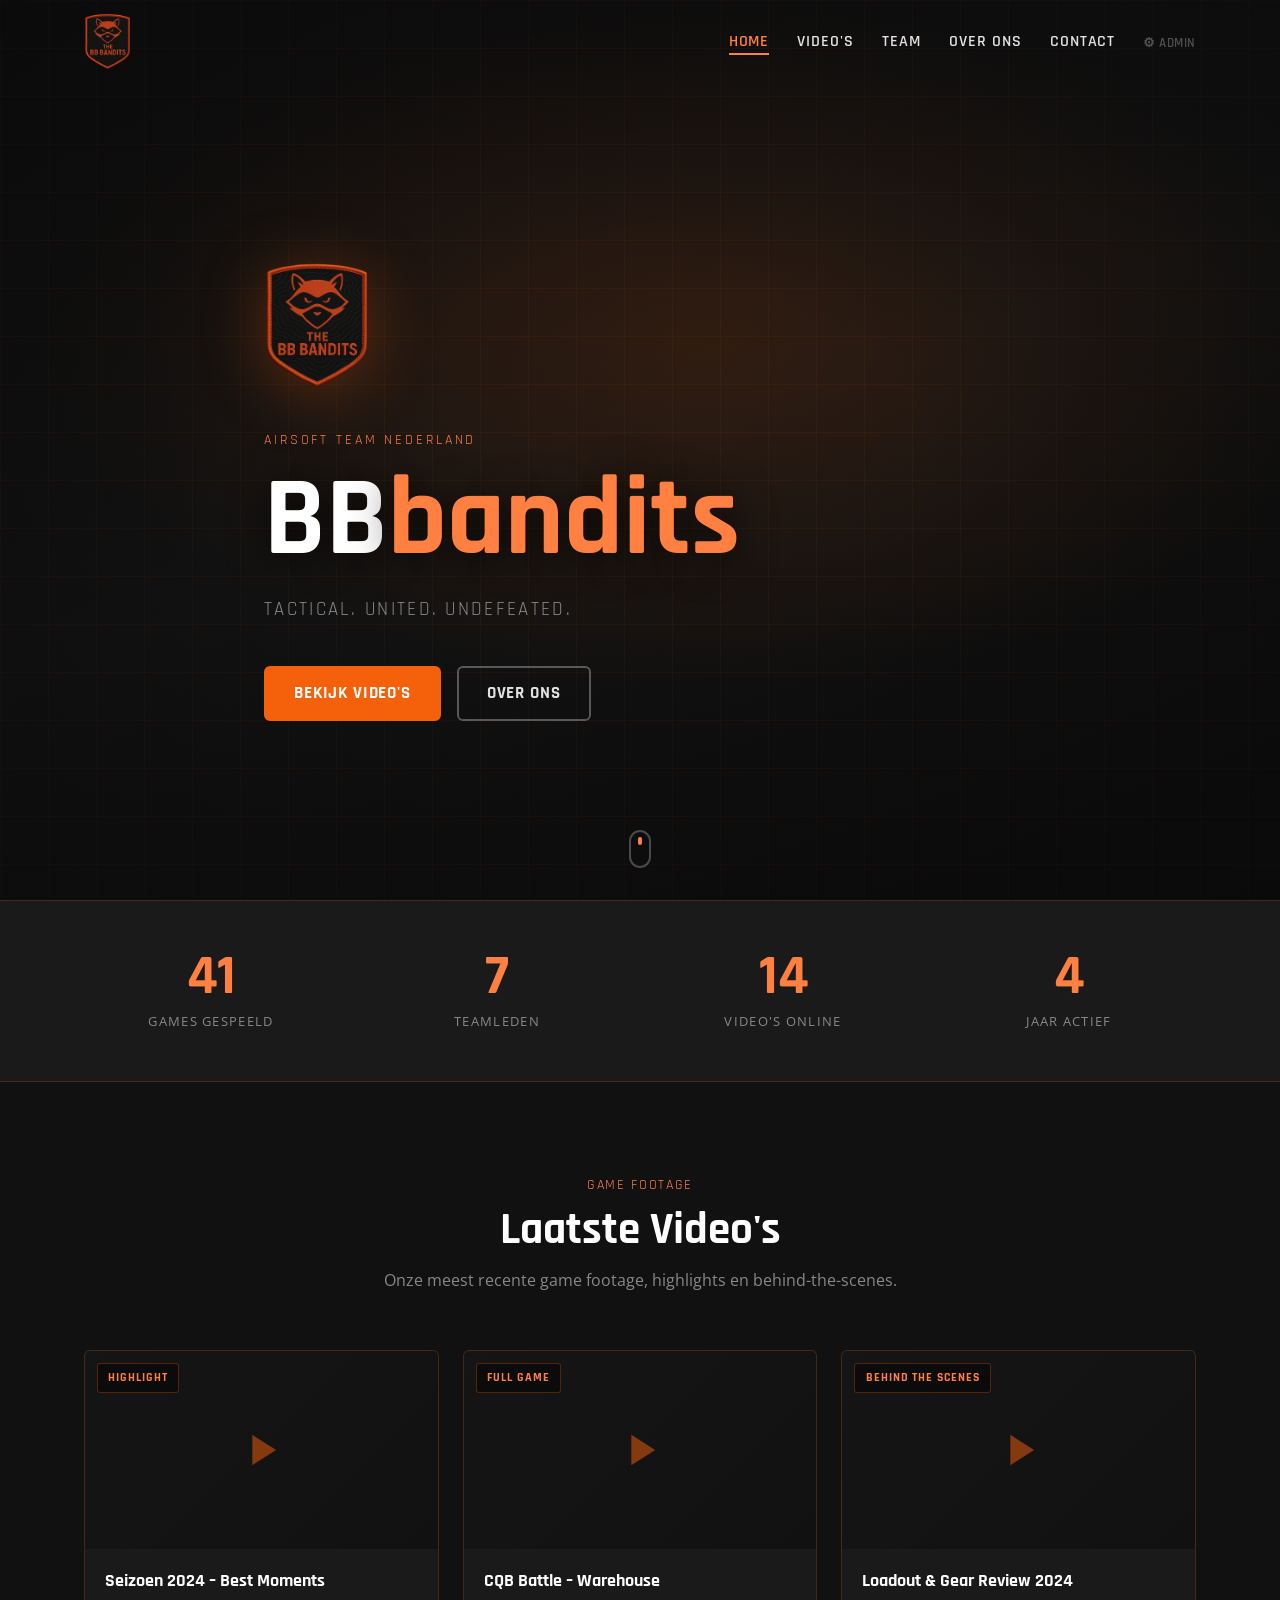
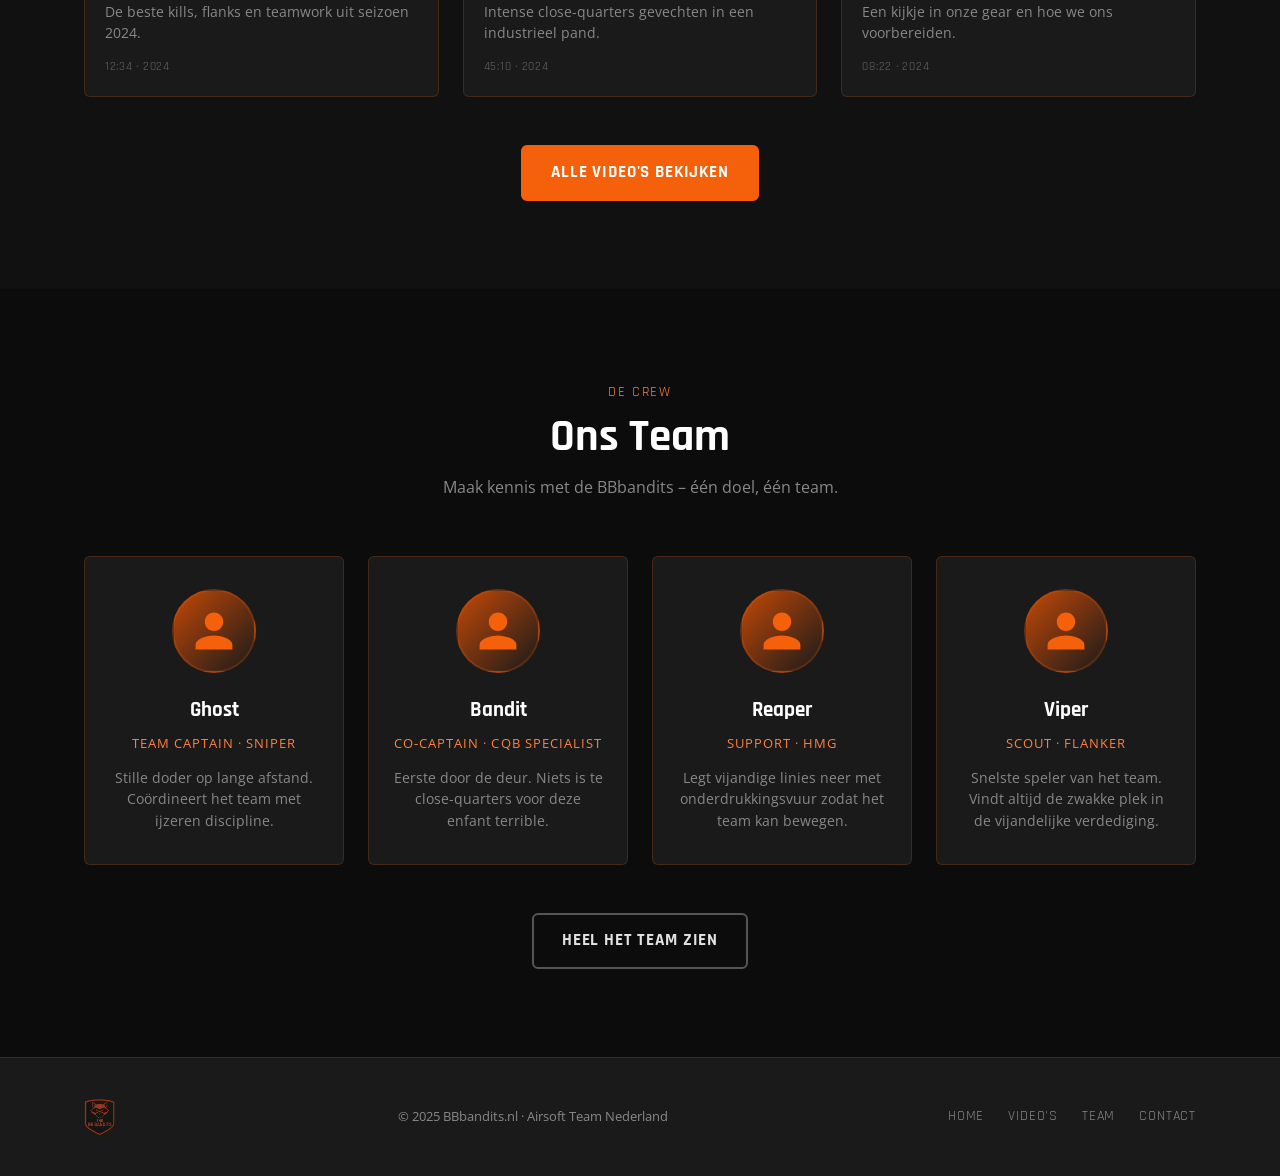
==== commit f570bd99: "Convert to multi-page site with admin panel Pages: index, videos, team, over-ons, contact (all separ" ====
--- a/index.html
+++ b/index.html
@@ -1,363 +1,101 @@
 <!DOCTYPE html>
 <html lang="nl">
 <head>
-  <meta charset="UTF-8" />
-  <meta name="viewport" content="width=device-width, initial-scale=1.0" />
+  <meta charset="UTF-8" /><meta name="viewport" content="width=device-width, initial-scale=1.0" />
   <title>BBbandits.nl – Airsoft Team</title>
-  <meta name="description" content="BBbandits – een hecht airsoft team uit Nederland. Bekijk onze game footage, leer ons team kennen en neem contact op." />
+  <meta name="description" content="BBbandits – airsoft team Nederland. Game footage, team info en meer." />
   <link rel="stylesheet" href="css/style.css" />
   <link rel="preconnect" href="https://fonts.googleapis.com" />
   <link href="https://fonts.googleapis.com/css2?family=Rajdhani:wght@400;600;700&family=Open+Sans:wght@400;600&display=swap" rel="stylesheet" />
 </head>
 <body>
 
-  <!-- NAV -->
-  <header id="header">
-    <nav class="nav container">
-      <a href="#home" class="nav__logo">
-        <picture>
-          <source srcset="images/logo.png" type="image/png">
-          <img src="images/logo.svg" alt="BBbandits" class="nav__logo-img">
-        </picture>
-      </a>
-      <button class="nav__toggle" id="navToggle" aria-label="Menu openen">
-        <span></span><span></span><span></span>
-      </button>
-      <ul class="nav__links" id="navLinks">
-        <li><a href="#home">Home</a></li>
-        <li><a href="#videos">Video's</a></li>
-        <li><a href="#team">Team</a></li>
-        <li><a href="#over-ons">Over ons</a></li>
-        <li><a href="#contact">Contact</a></li>
-      </ul>
+<header id="header">
+  <nav class="nav container">
+    <a href="index.html" class="nav__logo">
+      <picture><source srcset="images/logo.png" type="image/png"><img src="images/logo.svg" alt="BBbandits" class="nav__logo-img"></picture>
+    </a>
+    <button class="nav__toggle" id="navToggle" aria-label="Menu openen"><span></span><span></span><span></span></button>
+    <ul class="nav__links" id="navLinks">
+      <li><a href="index.html" data-page="index.html">Home</a></li>
+      <li><a href="videos.html" data-page="videos.html">Video's</a></li>
+      <li><a href="team.html" data-page="team.html">Team</a></li>
+      <li><a href="over-ons.html" data-page="over-ons.html">Over ons</a></li>
+      <li><a href="contact.html" data-page="contact.html">Contact</a></li>
+      <li><a href="admin/" class="nav__admin-link">⚙ Admin</a></li>
+    </ul>
+  </nav>
+</header>
+
+<!-- HERO -->
+<section id="home" class="hero">
+  <div class="hero__overlay"></div>
+  <div class="hero__content container">
+    <div class="hero__logo-wrap">
+      <picture><source srcset="images/logo.png" type="image/png"><img src="images/logo.svg" alt="BBbandits" class="hero__logo-img"></picture>
+    </div>
+    <p class="hero__label">Airsoft Team Nederland</p>
+    <h1 class="hero__title">BB<span>bandits</span></h1>
+    <p class="hero__sub">Tactical. United. Undefeated.</p>
+    <div class="hero__actions">
+      <a href="videos.html" class="btn btn--primary">Bekijk Video's</a>
+      <a href="over-ons.html" class="btn btn--outline">Over ons</a>
+    </div>
+  </div>
+  <div class="hero__scroll"><span></span></div>
+</section>
+
+<!-- STATS -->
+<section class="stats">
+  <div class="container stats__grid">
+    <div class="stat"><span class="stat__number" data-target="42">0</span><span class="stat__label">Games gespeeld</span></div>
+    <div class="stat"><span class="stat__number" data-target="8">0</span><span class="stat__label">Teamleden</span></div>
+    <div class="stat"><span class="stat__number" data-target="15">0</span><span class="stat__label">Video's online</span></div>
+    <div class="stat"><span class="stat__number" data-target="5">0</span><span class="stat__label">Jaar actief</span></div>
+  </div>
+</section>
+
+<!-- LAATSTE VIDEO'S -->
+<section class="section videos" style="background:var(--bg-2)">
+  <div class="container">
+    <div class="section__header">
+      <span class="section__tag">Game Footage</span>
+      <h2 class="section__title">Laatste Video's</h2>
+      <p class="section__desc">Onze meest recente game footage, highlights en behind-the-scenes.</p>
+    </div>
+    <div class="videos__grid" id="homeVideos"></div>
+    <div class="section-cta">
+      <a href="videos.html" class="btn btn--primary">Alle video's bekijken</a>
+    </div>
+  </div>
+</section>
+
+<!-- TEAM PREVIEW -->
+<section class="section team">
+  <div class="container">
+    <div class="section__header">
+      <span class="section__tag">De Crew</span>
+      <h2 class="section__title">Ons Team</h2>
+      <p class="section__desc">Maak kennis met de BBbandits – één doel, één team.</p>
+    </div>
+    <div class="team__grid" id="homeTeam"></div>
+    <div class="section-cta">
+      <a href="team.html" class="btn btn--outline">Heel het team zien</a>
+    </div>
+  </div>
+</section>
+
+<footer class="footer">
+  <div class="container footer__inner">
+    <a href="index.html" class="footer__logo"><picture><source srcset="images/logo.png" type="image/png"><img src="images/logo.svg" alt="BBbandits" class="footer__logo-img"></picture></a>
+    <p class="footer__copy">&copy; 2025 BBbandits.nl · Airsoft Team Nederland</p>
+    <nav class="footer__nav">
+      <a href="index.html">Home</a><a href="videos.html">Video's</a><a href="team.html">Team</a><a href="contact.html">Contact</a>
     </nav>
-  </header>
+  </div>
+</footer>
 
-  <!-- HERO -->
-  <section id="home" class="hero">
-    <div class="hero__overlay"></div>
-    <div class="hero__content container">
-      <div class="hero__logo-wrap">
-        <picture>
-          <source srcset="images/logo.png" type="image/png">
-          <img src="images/logo.svg" alt="BBbandits" class="hero__logo-img">
-        </picture>
-      </div>
-      <p class="hero__label">Airsoft Team Nederland</p>
-      <h1 class="hero__title">BB<span>bandits</span></h1>
-      <p class="hero__sub">Tactical. United. Undefeated.</p>
-      <div class="hero__actions">
-        <a href="#videos" class="btn btn--primary">Bekijk Video's</a>
-        <a href="#over-ons" class="btn btn--outline">Over ons</a>
-      </div>
-    </div>
-    <div class="hero__scroll">
-      <span></span>
-    </div>
-  </section>
-
-  <!-- STATS -->
-  <section class="stats">
-    <div class="container stats__grid">
-      <div class="stat">
-        <span class="stat__number" data-target="42">0</span>
-        <span class="stat__label">Games gespeeld</span>
-      </div>
-      <div class="stat">
-        <span class="stat__number" data-target="8">0</span>
-        <span class="stat__label">Teamleden</span>
-      </div>
-      <div class="stat">
-        <span class="stat__number" data-target="15">0</span>
-        <span class="stat__label">Video's online</span>
-      </div>
-      <div class="stat">
-        <span class="stat__number" data-target="5">0</span>
-        <span class="stat__label">Jaar actief</span>
-      </div>
-    </div>
-  </section>
-
-  <!-- VIDEOS -->
-  <section id="videos" class="section videos">
-    <div class="container">
-      <div class="section__header">
-        <span class="section__tag">Game Footage</span>
-        <h2 class="section__title">Onze Video's</h2>
-        <p class="section__desc">Bekijk onze meest recente games, highlights en behind-the-scenes materiaal.</p>
-      </div>
-
-      <div class="video-filters">
-        <button class="filter-btn active" data-filter="all">Alles</button>
-        <button class="filter-btn" data-filter="highlight">Highlights</button>
-        <button class="filter-btn" data-filter="game">Full Game</button>
-        <button class="filter-btn" data-filter="bts">Behind the Scenes</button>
-      </div>
-
-      <div class="videos__grid" id="videosGrid">
-
-        <div class="video-card" data-category="highlight">
-          <div class="video-card__thumb">
-            <div class="video-thumb-placeholder">
-              <svg viewBox="0 0 24 24" fill="currentColor"><path d="M8 5v14l11-7z"/></svg>
-            </div>
-            <span class="video-card__tag">Highlight</span>
-          </div>
-          <div class="video-card__info">
-            <h3>Seizoen 2024 – Best Moments</h3>
-            <p>De beste kills, flanks en teamwork uit seizoen 2024.</p>
-            <span class="video-card__meta">12:34 · 2024</span>
-          </div>
-        </div>
-
-        <div class="video-card" data-category="game">
-          <div class="video-card__thumb">
-            <div class="video-thumb-placeholder">
-              <svg viewBox="0 0 24 24" fill="currentColor"><path d="M8 5v14l11-7z"/></svg>
-            </div>
-            <span class="video-card__tag">Full Game</span>
-          </div>
-          <div class="video-card__info">
-            <h3>CQB Battle – Warehouse</h3>
-            <p>Intense close-quarters gevechten in een industrieel pand.</p>
-            <span class="video-card__meta">45:10 · 2024</span>
-          </div>
-        </div>
-
-        <div class="video-card" data-category="bts">
-          <div class="video-card__thumb">
-            <div class="video-thumb-placeholder">
-              <svg viewBox="0 0 24 24" fill="currentColor"><path d="M8 5v14l11-7z"/></svg>
-            </div>
-            <span class="video-card__tag">Behind the Scenes</span>
-          </div>
-          <div class="video-card__info">
-            <h3>Loadout &amp; Gear Review 2024</h3>
-            <p>Een kijkje in onze gear en hoe we ons voorbereiden.</p>
-            <span class="video-card__meta">08:22 · 2024</span>
-          </div>
-        </div>
-
-        <div class="video-card" data-category="highlight">
-          <div class="video-card__thumb">
-            <div class="video-thumb-placeholder">
-              <svg viewBox="0 0 24 24" fill="currentColor"><path d="M8 5v14l11-7z"/></svg>
-            </div>
-            <span class="video-card__tag">Highlight</span>
-          </div>
-          <div class="video-card__info">
-            <h3>Epic Flank – Forest Op</h3>
-            <p>Een perfecte flank manoeuvre diep in het bos.</p>
-            <span class="video-card__meta">04:58 · 2023</span>
-          </div>
-        </div>
-
-        <div class="video-card" data-category="game">
-          <div class="video-card__thumb">
-            <div class="video-thumb-placeholder">
-              <svg viewBox="0 0 24 24" fill="currentColor"><path d="M8 5v14l11-7z"/></svg>
-            </div>
-            <span class="video-card__tag">Full Game</span>
-          </div>
-          <div class="video-card__info">
-            <h3>Milsim Weekend – D-Day Scenario</h3>
-            <p>Twee dagen hardcore milsim met meer dan 200 deelnemers.</p>
-            <span class="video-card__meta">1:12:40 · 2023</span>
-          </div>
-        </div>
-
-        <div class="video-card" data-category="bts">
-          <div class="video-card__thumb">
-            <div class="video-thumb-placeholder">
-              <svg viewBox="0 0 24 24" fill="currentColor"><path d="M8 5v14l11-7z"/></svg>
-            </div>
-            <span class="video-card__tag">Behind the Scenes</span>
-          </div>
-          <div class="video-card__info">
-            <h3>Teambuilding &amp; Training</h3>
-            <p>Hoe wij als team trainen en communicatie verbeteren.</p>
-            <span class="video-card__meta">15:05 · 2023</span>
-          </div>
-        </div>
-
-      </div>
-
-      <div class="videos__cta">
-        <a href="https://www.youtube.com/@BBbandits" target="_blank" rel="noopener" class="btn btn--primary">
-          Bekijk alle video's op YouTube
-        </a>
-      </div>
-    </div>
-  </section>
-
-  <!-- TEAM -->
-  <section id="team" class="section team">
-    <div class="container">
-      <div class="section__header">
-        <span class="section__tag">De Crew</span>
-        <h2 class="section__title">Ons Team</h2>
-        <p class="section__desc">Maak kennis met de BBbandits – een hecht stel spelers met één doel: winnen én plezier maken.</p>
-      </div>
-      <div class="team__grid">
-
-        <div class="team-card">
-          <div class="team-card__avatar">
-            <div class="avatar-placeholder">
-              <svg viewBox="0 0 24 24" fill="currentColor"><path d="M12 12c2.7 0 4.8-2.1 4.8-4.8S14.7 2.4 12 2.4 7.2 4.5 7.2 7.2 9.3 12 12 12zm0 2.4c-3.2 0-9.6 1.6-9.6 4.8v2.4h19.2v-2.4c0-3.2-6.4-4.8-9.6-4.8z"/></svg>
-            </div>
-          </div>
-          <h3 class="team-card__name">Ghost</h3>
-          <span class="team-card__role">Team Captain · Sniper</span>
-          <p class="team-card__bio">Stille doder op lange afstand. Coördineert het team met ijzeren discipline.</p>
-        </div>
-
-        <div class="team-card">
-          <div class="team-card__avatar">
-            <div class="avatar-placeholder">
-              <svg viewBox="0 0 24 24" fill="currentColor"><path d="M12 12c2.7 0 4.8-2.1 4.8-4.8S14.7 2.4 12 2.4 7.2 4.5 7.2 7.2 9.3 12 12 12zm0 2.4c-3.2 0-9.6 1.6-9.6 4.8v2.4h19.2v-2.4c0-3.2-6.4-4.8-9.6-4.8z"/></svg>
-            </div>
-          </div>
-          <h3 class="team-card__name">Bandit</h3>
-          <span class="team-card__role">Co-Captain · CQB Specialist</span>
-          <p class="team-card__bio">Eerste door de deur. Niets is te close-quarters voor deze enfant terrible.</p>
-        </div>
-
-        <div class="team-card">
-          <div class="team-card__avatar">
-            <div class="avatar-placeholder">
-              <svg viewBox="0 0 24 24" fill="currentColor"><path d="M12 12c2.7 0 4.8-2.1 4.8-4.8S14.7 2.4 12 2.4 7.2 4.5 7.2 7.2 9.3 12 12 12zm0 2.4c-3.2 0-9.6 1.6-9.6 4.8v2.4h19.2v-2.4c0-3.2-6.4-4.8-9.6-4.8z"/></svg>
-            </div>
-          </div>
-          <h3 class="team-card__name">Reaper</h3>
-          <span class="team-card__role">Support · HMG</span>
-          <p class="team-card__bio">Legt vijandige linies neer met onderdrukkingsvuur zodat het team kan bewegen.</p>
-        </div>
-
-        <div class="team-card">
-          <div class="team-card__avatar">
-            <div class="avatar-placeholder">
-              <svg viewBox="0 0 24 24" fill="currentColor"><path d="M12 12c2.7 0 4.8-2.1 4.8-4.8S14.7 2.4 12 2.4 7.2 4.5 7.2 7.2 9.3 12 12 12zm0 2.4c-3.2 0-9.6 1.6-9.6 4.8v2.4h19.2v-2.4c0-3.2-6.4-4.8-9.6-4.8z"/></svg>
-            </div>
-          </div>
-          <h3 class="team-card__name">Viper</h3>
-          <span class="team-card__role">Scout · Flanker</span>
-          <p class="team-card__bio">Snelste speler van het team. Vindt altijd de zwakke plek in de vijandelijke verdediging.</p>
-        </div>
-
-      </div>
-    </div>
-  </section>
-
-  <!-- OVER ONS -->
-  <section id="over-ons" class="section about">
-    <div class="container about__inner">
-      <div class="about__visual">
-        <div class="about__logo-circle">
-          <picture>
-            <source srcset="images/logo.png" type="image/png">
-            <img src="images/logo.svg" alt="BBbandits logo" class="about__logo-img">
-          </picture>
-        </div>
-        <div class="about__badge">Est. 2019</div>
-      </div>
-      <div class="about__text">
-        <span class="section__tag">Over ons</span>
-        <h2 class="section__title">Wie zijn de BBbandits?</h2>
-        <p>De BBbandits zijn een airsoft team opgericht in 2019, gevestigd in Nederland. Wij spelen op diverse locaties door het hele land – van dichte bossen tot urbane CQB velden.</p>
-        <p>Ons team bestaat uit spelers die niet alleen winnen willen, maar ook een goede tijd willen hebben. We filmen onze games en plaatsen de beste momenten op onze YouTube kanaal zodat iedereen mee kan genieten.</p>
-        <p>Of je nu een doorgewinterde airsofter bent of gewoon nieuwsgierig naar de sport – welkom op onze site!</p>
-        <div class="about__tags">
-          <span>Milsim</span>
-          <span>CQB</span>
-          <span>Skirmish</span>
-          <span>Team Play</span>
-          <span>Nederland</span>
-        </div>
-      </div>
-    </div>
-  </section>
-
-  <!-- CONTACT -->
-  <section id="contact" class="section contact">
-    <div class="container">
-      <div class="section__header">
-        <span class="section__tag">Neem contact op</span>
-        <h2 class="section__title">Contact</h2>
-        <p class="section__desc">Vragen, samenwerking of wil je meedoen? Stuur ons een bericht!</p>
-      </div>
-      <div class="contact__inner">
-        <form class="contact__form" id="contactForm" novalidate>
-          <div class="form-group">
-            <label for="name">Naam</label>
-            <input type="text" id="name" name="name" placeholder="Jouw naam" required />
-          </div>
-          <div class="form-group">
-            <label for="email">E-mailadres</label>
-            <input type="email" id="email" name="email" placeholder="jouw@email.nl" required />
-          </div>
-          <div class="form-group">
-            <label for="subject">Onderwerp</label>
-            <select id="subject" name="subject">
-              <option value="">Selecteer onderwerp</option>
-              <option value="meedoen">Ik wil meedoen</option>
-              <option value="samenwerking">Samenwerking</option>
-              <option value="video">Vraag over video</option>
-              <option value="anders">Anders</option>
-            </select>
-          </div>
-          <div class="form-group">
-            <label for="message">Bericht</label>
-            <textarea id="message" name="message" rows="5" placeholder="Schrijf hier je bericht..." required></textarea>
-          </div>
-          <button type="submit" class="btn btn--primary btn--full">Verstuur bericht</button>
-          <div class="form-success" id="formSuccess">Bericht verstuurd! We reageren zo snel mogelijk.</div>
-        </form>
-        <div class="contact__info">
-          <h3>Vind ons ook hier</h3>
-          <ul class="contact__socials">
-            <li>
-              <a href="https://www.youtube.com/@BBbandits" target="_blank" rel="noopener">
-                <svg viewBox="0 0 24 24" fill="currentColor"><path d="M21.8 8s-.2-1.4-.8-2c-.8-.8-1.6-.8-2-.9C16.2 5 12 5 12 5s-4.2 0-7 .1c-.4.1-1.3.1-2 .9-.6.6-.8 2-.8 2S2 9.6 2 11.2v1.5c0 1.6.2 3.2.2 3.2s.2 1.4.8 2c.8.8 1.8.8 2.2.8C6.8 19 12 19 12 19s4.2 0 7-.1c.4-.1 1.3-.1 2-.9.6-.6.8-2 .8-2s.2-1.6.2-3.2v-1.5C22 9.6 21.8 8 21.8 8zM9.7 14.5V9l5.4 2.8-5.4 2.7z"/></svg>
-                YouTube
-              </a>
-            </li>
-            <li>
-              <a href="https://www.instagram.com/bbbandits" target="_blank" rel="noopener">
-                <svg viewBox="0 0 24 24" fill="currentColor"><path d="M12 2.2c3.2 0 3.6 0 4.9.1 3.3.1 4.8 1.7 4.9 4.9.1 1.3.1 1.6.1 4.8 0 3.2 0 3.6-.1 4.8-.1 3.2-1.7 4.8-4.9 4.9-1.3.1-1.6.1-4.9.1-3.2 0-3.6 0-4.8-.1-3.3-.1-4.8-1.7-4.9-4.9C2.2 15.6 2.2 15.3 2.2 12c0-3.2 0-3.6.1-4.8C2.4 3.9 4 2.3 7.2 2.2c1.2-.1 1.6-.1 4.8-.1zm0-2.2C8.7 0 8.3 0 7.1.1 2.7.3.3 2.7.1 7.1.1 8.3 0 8.7 0 12c0 3.3 0 3.7.1 4.9.2 4.4 2.6 6.8 7 7C8.3 24 8.7 24 12 24c3.3 0 3.7 0 4.9-.1 4.4-.2 6.8-2.6 7-7 .1-1.2.1-1.6.1-4.9 0-3.3 0-3.7-.1-4.9-.2-4.4-2.6-6.8-7-7C15.7 0 15.3 0 12 0zm0 5.8a6.2 6.2 0 1 0 0 12.4A6.2 6.2 0 0 0 12 5.8zm0 10.2a4 4 0 1 1 0-8 4 4 0 0 1 0 8zm6.4-11.8a1.4 1.4 0 1 0 0 2.8 1.4 1.4 0 0 0 0-2.8z"/></svg>
-                Instagram
-              </a>
-            </li>
-            <li>
-              <a href="mailto:info@bbbandits.nl">
-                <svg viewBox="0 0 24 24" fill="currentColor"><path d="M20 4H4c-1.1 0-2 .9-2 2v12c0 1.1.9 2 2 2h16c1.1 0 2-.9 2-2V6c0-1.1-.9-2-2-2zm0 4-8 5-8-5V6l8 5 8-5v2z"/></svg>
-                info@bbbandits.nl
-              </a>
-            </li>
-          </ul>
-        </div>
-      </div>
-    </div>
-  </section>
-
-  <!-- FOOTER -->
-  <footer class="footer">
-    <div class="container footer__inner">
-      <a href="#home" class="footer__logo">
-        <picture>
-          <source srcset="images/logo.png" type="image/png">
-          <img src="images/logo.svg" alt="BBbandits" class="footer__logo-img">
-        </picture>
-      </a>
-      <p class="footer__copy">&copy; 2025 BBbandits.nl · Airsoft Team Nederland · Alle rechten voorbehouden</p>
-      <nav class="footer__nav">
-        <a href="#home">Home</a>
-        <a href="#videos">Video's</a>
-        <a href="#team">Team</a>
-        <a href="#contact">Contact</a>
-      </nav>
-    </div>
-  </footer>
-
-  <script src="js/main.js"></script>
+<script src="js/data.js"></script>
+<script src="js/main.js"></script>
 </body>
 </html>
--- a/css/style.css
+++ b/css/style.css
@@ -1,8 +1,7 @@
 /* ============================================================
-   BBbandits.nl – Main Stylesheet (orange / black / gray theme)
+   BBbandits.nl – Main Stylesheet
    ============================================================ */
 
-/* ── Reset & Base ─────────────────────────────────────────── */
 *, *::before, *::after { box-sizing: border-box; margin: 0; padding: 0; }
 
 :root {
@@ -21,664 +20,216 @@
 }
 
 html { scroll-behavior: smooth; }
-
-body {
-  background: var(--bg);
-  color: var(--text);
-  font-family: var(--font-body);
-  font-size: 16px;
-  line-height: 1.65;
-  overflow-x: hidden;
-}
-
+body { background: var(--bg); color: var(--text); font-family: var(--font-body); font-size: 16px; line-height: 1.65; overflow-x: hidden; }
 a { color: inherit; text-decoration: none; }
 img { max-width: 100%; display: block; }
 ul { list-style: none; }
 button { cursor: pointer; border: none; background: none; font-family: inherit; }
 
-.container {
-  width: 100%;
-  max-width: 1160px;
-  margin: 0 auto;
-  padding: 0 1.5rem;
-}
+.container { width: 100%; max-width: 1160px; margin: 0 auto; padding: 0 1.5rem; }
 
 /* ── Buttons ──────────────────────────────────────────────── */
 .btn {
-  display: inline-flex;
-  align-items: center;
-  justify-content: center;
-  gap: .5rem;
-  padding: .75rem 1.75rem;
-  border-radius: var(--radius);
-  font-family: var(--font-head);
-  font-size: 1.05rem;
-  font-weight: 700;
-  letter-spacing: .05em;
-  text-transform: uppercase;
-  transition: all .25s ease;
-}
-.btn--primary {
-  background: var(--orange);
-  color: #fff;
-  border: 2px solid var(--orange);
-}
-.btn--primary:hover {
-  background: var(--orange-lt);
-  border-color: var(--orange-lt);
-  transform: translateY(-2px);
-  box-shadow: 0 6px 28px rgba(245,96,10,.45);
-}
-.btn--outline {
-  background: transparent;
-  color: var(--text);
-  border: 2px solid rgba(255,255,255,.3);
-}
-.btn--outline:hover {
-  border-color: var(--orange-lt);
-  color: var(--orange-lt);
-  transform: translateY(-2px);
-}
+  display: inline-flex; align-items: center; justify-content: center; gap: .5rem;
+  padding: .75rem 1.75rem; border-radius: var(--radius);
+  font-family: var(--font-head); font-size: 1.05rem; font-weight: 700;
+  letter-spacing: .05em; text-transform: uppercase; transition: all .25s ease;
+}
+.btn--primary { background: var(--orange); color: #fff; border: 2px solid var(--orange); }
+.btn--primary:hover { background: var(--orange-lt); border-color: var(--orange-lt); transform: translateY(-2px); box-shadow: 0 6px 28px rgba(245,96,10,.45); }
+.btn--outline { background: transparent; color: var(--text); border: 2px solid rgba(255,255,255,.3); }
+.btn--outline:hover { border-color: var(--orange-lt); color: var(--orange-lt); transform: translateY(-2px); }
 .btn--full { width: 100%; }
+.btn--sm { padding: .5rem 1.1rem; font-size: .9rem; }
 
 /* ── Section helpers ──────────────────────────────────────── */
-.section { padding: 6rem 0; }
-
-.section__header {
-  text-align: center;
-  margin-bottom: 3.5rem;
-}
-.section__tag {
-  display: inline-block;
-  font-family: var(--font-head);
-  font-size: .85rem;
-  letter-spacing: .12em;
-  text-transform: uppercase;
-  color: var(--orange-lt);
-  margin-bottom: .6rem;
-}
-.section__title {
-  font-family: var(--font-head);
-  font-size: clamp(2rem, 4vw, 2.8rem);
-  font-weight: 700;
-  color: #fff;
-  line-height: 1.1;
-}
-.section__desc {
-  margin-top: .75rem;
-  color: var(--text-muted);
-  max-width: 560px;
-  margin-left: auto;
-  margin-right: auto;
-}
+.section { padding: 5.5rem 0; }
+.section__header { text-align: center; margin-bottom: 3.5rem; }
+.section__tag { display: inline-block; font-family: var(--font-head); font-size: .85rem; letter-spacing: .12em; text-transform: uppercase; color: var(--orange-lt); margin-bottom: .6rem; }
+.section__title { font-family: var(--font-head); font-size: clamp(2rem, 4vw, 2.8rem); font-weight: 700; color: #fff; line-height: 1.1; }
+.section__desc { margin-top: .75rem; color: var(--text-muted); max-width: 560px; margin-left: auto; margin-right: auto; }
 
 /* ── Header / Nav ─────────────────────────────────────────── */
 #header {
-  position: fixed;
-  top: 0; left: 0; right: 0;
-  z-index: 100;
-  padding: .9rem 0;
-  background: transparent;
-  transition: background .3s, box-shadow .3s;
-}
-#header.scrolled {
-  background: rgba(10,10,10,.93);
-  backdrop-filter: blur(14px);
-  box-shadow: 0 2px 24px rgba(0,0,0,.6);
-}
-
-.nav {
-  display: flex;
-  align-items: center;
-  justify-content: space-between;
-}
-
-/* Logo image in nav */
+  position: fixed; top: 0; left: 0; right: 0; z-index: 100;
+  padding: .75rem 0; background: transparent; transition: background .3s, box-shadow .3s;
+}
+#header.scrolled { background: rgba(10,10,10,.94); backdrop-filter: blur(14px); box-shadow: 0 2px 24px rgba(0,0,0,.6); }
+
+.nav { display: flex; align-items: center; justify-content: space-between; }
+
 .nav__logo { display: flex; align-items: center; }
-.nav__logo-img {
-  height: 38px;
-  width: auto;
-  display: block;
-}
-
-.nav__links {
-  display: flex;
-  gap: 2rem;
-}
+.nav__logo-img { height: 58px; width: auto; display: block; transition: transform .2s; }
+.nav__logo:hover .nav__logo-img { transform: scale(1.04); }
+
+.nav__links { display: flex; gap: 1.75rem; align-items: center; }
 .nav__links a {
-  font-family: var(--font-head);
-  font-size: 1rem;
-  font-weight: 600;
-  letter-spacing: .06em;
-  text-transform: uppercase;
-  color: var(--text);
-  transition: color .2s;
-  position: relative;
+  font-family: var(--font-head); font-size: 1rem; font-weight: 600;
+  letter-spacing: .06em; text-transform: uppercase; color: var(--text);
+  transition: color .2s; position: relative;
 }
 .nav__links a::after {
-  content: '';
-  position: absolute;
-  bottom: -3px; left: 0;
-  width: 0; height: 2px;
-  background: var(--orange-lt);
-  transition: width .25s ease;
+  content: ''; position: absolute; bottom: -3px; left: 0;
+  width: 0; height: 2px; background: var(--orange-lt); transition: width .25s ease;
 }
 .nav__links a:hover { color: #fff; }
-.nav__links a:hover::after { width: 100%; }
-
-.nav__toggle {
-  display: none;
-  flex-direction: column;
-  gap: 5px;
-  padding: 4px;
-}
-.nav__toggle span {
-  display: block;
-  width: 26px; height: 2px;
-  background: var(--text);
-  border-radius: 2px;
-  transition: all .25s ease;
-}
+.nav__links a:hover::after, .nav__links a.active::after { width: 100%; }
+.nav__links a.active { color: var(--orange-lt); }
+
+.nav__admin-link {
+  font-size: .8rem !important; color: var(--text-muted) !important;
+  opacity: .55; transition: opacity .2s !important;
+  letter-spacing: .04em !important;
+}
+.nav__admin-link:hover { opacity: 1; color: var(--orange-lt) !important; }
+
+.nav__toggle { display: none; flex-direction: column; gap: 5px; padding: 4px; }
+.nav__toggle span { display: block; width: 26px; height: 2px; background: var(--text); border-radius: 2px; transition: all .25s ease; }
 .nav__toggle.open span:nth-child(1) { transform: translateY(7px) rotate(45deg); }
 .nav__toggle.open span:nth-child(2) { opacity: 0; }
 .nav__toggle.open span:nth-child(3) { transform: translateY(-7px) rotate(-45deg); }
 
-/* ── Hero ─────────────────────────────────────────────────── */
+/* ── Hero (full-screen, home only) ───────────────────────── */
 .hero {
-  position: relative;
-  min-height: 100vh;
-  display: flex;
-  align-items: center;
+  position: relative; min-height: 100vh; display: flex; align-items: center;
   overflow: hidden;
-  background:
-    radial-gradient(ellipse 75% 55% at 55% 38%, rgba(245,96,10,.14) 0%, transparent 70%),
-    linear-gradient(160deg, #0c0c0c 0%, #131313 50%, #0a0a0a 100%);
-}
-
-/* animated grid */
+  background: radial-gradient(ellipse 75% 55% at 55% 38%, rgba(245,96,10,.13) 0%, transparent 70%),
+              linear-gradient(160deg, #0c0c0c 0%, #131313 50%, #0a0a0a 100%);
+}
 .hero::before {
-  content: '';
-  position: absolute;
-  inset: 0;
-  background-image:
-    linear-gradient(rgba(245,96,10,.055) 1px, transparent 1px),
-    linear-gradient(90deg, rgba(245,96,10,.055) 1px, transparent 1px);
+  content: ''; position: absolute; inset: 0;
+  background-image: linear-gradient(rgba(245,96,10,.05) 1px, transparent 1px),
+                    linear-gradient(90deg, rgba(245,96,10,.05) 1px, transparent 1px);
+  background-size: 48px 48px; animation: gridShift 20s linear infinite;
+}
+@keyframes gridShift { from { background-position: 0 0; } to { background-position: 48px 48px; } }
+.hero__overlay { position: absolute; inset: 0; background: radial-gradient(ellipse at center, transparent 30%, rgba(10,10,10,.65) 100%); }
+
+.hero__content { position: relative; z-index: 2; max-width: 800px; padding: 9rem 1.5rem 4rem; }
+.hero__logo-wrap { margin-bottom: 2.5rem; }
+.hero__logo-img { height: 130px; width: auto; filter: drop-shadow(0 8px 32px rgba(245,96,10,.3)); }
+.hero__label { font-family: var(--font-head); font-size: .9rem; letter-spacing: .2em; text-transform: uppercase; color: var(--orange-lt); margin-bottom: 1rem; }
+.hero__title { font-family: var(--font-head); font-size: clamp(3rem, 9vw, 7rem); font-weight: 700; line-height: .95; color: #fff; text-shadow: 0 4px 40px rgba(0,0,0,.7); }
+.hero__title span { color: var(--orange-lt); }
+.hero__sub { margin-top: 1.2rem; font-size: 1.2rem; color: var(--text-muted); letter-spacing: .12em; text-transform: uppercase; font-family: var(--font-head); }
+.hero__actions { display: flex; flex-wrap: wrap; gap: 1rem; margin-top: 2.5rem; }
+.hero__scroll { position: absolute; bottom: 2rem; left: 50%; transform: translateX(-50%); z-index: 2; }
+.hero__scroll span { display: block; width: 22px; height: 38px; border: 2px solid rgba(255,255,255,.25); border-radius: 12px; position: relative; }
+.hero__scroll span::after { content: ''; display: block; width: 4px; height: 8px; background: var(--orange-lt); border-radius: 2px; position: absolute; top: 5px; left: 50%; transform: translateX(-50%); animation: scrollBob 1.8s ease-in-out infinite; }
+@keyframes scrollBob { 0%,100% { transform: translateX(-50%) translateY(0); opacity:1; } 70% { transform: translateX(-50%) translateY(12px); opacity:0; } }
+
+/* ── Page Hero (inner pages) ──────────────────────────────── */
+.page-hero {
+  position: relative; padding: 8rem 0 3rem;
+  background: linear-gradient(160deg, #0c0c0c 0%, #0f0f0f 100%);
+  border-bottom: 1px solid var(--border); overflow: hidden;
+}
+.page-hero::before {
+  content: ''; position: absolute; inset: 0;
+  background-image: linear-gradient(rgba(245,96,10,.04) 1px, transparent 1px),
+                    linear-gradient(90deg, rgba(245,96,10,.04) 1px, transparent 1px);
   background-size: 48px 48px;
-  animation: gridShift 20s linear infinite;
-}
-@keyframes gridShift {
-  from { background-position: 0 0; }
-  to   { background-position: 48px 48px; }
-}
-
-.hero__overlay {
-  position: absolute;
-  inset: 0;
-  background: radial-gradient(ellipse at center, transparent 30%, rgba(10,10,10,.7) 100%);
-}
-
-.hero__content {
-  position: relative;
-  z-index: 2;
-  max-width: 720px;
-  padding: 8rem 1.5rem 4rem;
-}
-
-/* Logo in hero */
-.hero__logo-wrap {
-  margin-bottom: 2rem;
-}
-.hero__logo-img {
-  height: 56px;
-  width: auto;
-}
-
-.hero__label {
-  font-family: var(--font-head);
-  font-size: .9rem;
-  letter-spacing: .18em;
-  text-transform: uppercase;
-  color: var(--orange-lt);
-  margin-bottom: 1rem;
-}
-.hero__title {
-  font-family: var(--font-head);
-  font-size: clamp(3.5rem, 9vw, 7rem);
-  font-weight: 700;
-  line-height: .95;
-  color: #fff;
-  text-shadow: 0 4px 40px rgba(0,0,0,.7);
-}
-.hero__title span { color: var(--orange-lt); }
-.hero__sub {
-  margin-top: 1.2rem;
-  font-size: 1.2rem;
-  color: var(--text-muted);
-  letter-spacing: .12em;
-  text-transform: uppercase;
-  font-family: var(--font-head);
-}
-.hero__actions {
-  display: flex;
-  flex-wrap: wrap;
-  gap: 1rem;
-  margin-top: 2.5rem;
-}
-
-.hero__scroll {
-  position: absolute;
-  bottom: 2rem;
-  left: 50%;
-  transform: translateX(-50%);
-  z-index: 2;
-}
-.hero__scroll span {
-  display: block;
-  width: 22px; height: 38px;
-  border: 2px solid rgba(255,255,255,.25);
-  border-radius: 12px;
-  position: relative;
-}
-.hero__scroll span::after {
-  content: '';
-  display: block;
-  width: 4px; height: 8px;
-  background: var(--orange-lt);
-  border-radius: 2px;
-  position: absolute;
-  top: 5px; left: 50%;
-  transform: translateX(-50%);
-  animation: scrollBob 1.8s ease-in-out infinite;
-}
-@keyframes scrollBob {
-  0%, 100% { transform: translateX(-50%) translateY(0); opacity: 1; }
-  70%       { transform: translateX(-50%) translateY(12px); opacity: 0; }
-}
+}
+.page-hero__content { position: relative; z-index: 1; }
+.page-hero__tag { display: block; font-family: var(--font-head); font-size: .85rem; letter-spacing: .14em; text-transform: uppercase; color: var(--orange-lt); margin-bottom: .5rem; }
+.page-hero__title { font-family: var(--font-head); font-size: clamp(2.4rem, 6vw, 4rem); font-weight: 700; color: #fff; line-height: 1; }
+.page-hero__desc { margin-top: .75rem; color: var(--text-muted); max-width: 520px; }
 
 /* ── Stats ────────────────────────────────────────────────── */
-.stats {
-  background: var(--bg-3);
-  border-top: 1px solid var(--border);
-  border-bottom: 1px solid var(--border);
-  padding: 3.5rem 0;
-}
-.stats__grid {
-  display: grid;
-  grid-template-columns: repeat(4, 1fr);
-  gap: 2rem;
-  text-align: center;
-}
-.stat__number {
-  display: block;
-  font-family: var(--font-head);
-  font-size: clamp(2.5rem, 5vw, 3.5rem);
-  font-weight: 700;
-  color: var(--orange-lt);
-  line-height: 1;
-}
-.stat__label {
-  display: block;
-  font-size: .85rem;
-  letter-spacing: .1em;
-  text-transform: uppercase;
-  color: var(--text-muted);
-  margin-top: .4rem;
-}
-
-/* ── Videos ───────────────────────────────────────────────── */
+.stats { background: var(--bg-3); border-top: 1px solid var(--border); border-bottom: 1px solid var(--border); padding: 3rem 0; }
+.stats__grid { display: grid; grid-template-columns: repeat(4, 1fr); gap: 2rem; text-align: center; }
+.stat__number { display: block; font-family: var(--font-head); font-size: clamp(2.5rem, 5vw, 3.5rem); font-weight: 700; color: var(--orange-lt); line-height: 1; }
+.stat__label { display: block; font-size: .82rem; letter-spacing: .1em; text-transform: uppercase; color: var(--text-muted); margin-top: .4rem; }
+
+/* ── Video grid ───────────────────────────────────────────── */
 .videos { background: var(--bg-2); }
-
-.video-filters {
-  display: flex;
-  flex-wrap: wrap;
-  gap: .75rem;
-  justify-content: center;
-  margin-bottom: 2.5rem;
-}
-.filter-btn {
-  padding: .45rem 1.2rem;
-  border-radius: 30px;
-  font-family: var(--font-head);
-  font-size: .9rem;
-  font-weight: 600;
-  letter-spacing: .06em;
-  text-transform: uppercase;
-  color: var(--text-muted);
-  border: 1px solid var(--border);
-  background: var(--bg-3);
-  transition: all .2s ease;
-}
-.filter-btn:hover, .filter-btn.active {
-  background: var(--orange);
-  color: #fff;
-  border-color: var(--orange);
-}
-
-.videos__grid {
-  display: grid;
-  grid-template-columns: repeat(auto-fill, minmax(320px, 1fr));
-  gap: 1.5rem;
-}
-
-.video-card {
-  background: var(--bg-3);
-  border: 1px solid var(--border);
-  border-radius: var(--radius);
-  overflow: hidden;
-  transition: transform .25s ease, box-shadow .25s ease;
-}
-.video-card:hover {
-  transform: translateY(-4px);
-  box-shadow: 0 12px 36px rgba(0,0,0,.5);
-  border-color: rgba(245,96,10,.4);
-}
+.video-filters { display: flex; flex-wrap: wrap; gap: .75rem; justify-content: center; margin-bottom: 2.5rem; }
+.filter-btn { padding: .45rem 1.2rem; border-radius: 30px; font-family: var(--font-head); font-size: .9rem; font-weight: 600; letter-spacing: .06em; text-transform: uppercase; color: var(--text-muted); border: 1px solid var(--border); background: var(--bg-3); transition: all .2s ease; }
+.filter-btn:hover, .filter-btn.active { background: var(--orange); color: #fff; border-color: var(--orange); }
+
+.videos__grid { display: grid; grid-template-columns: repeat(auto-fill, minmax(320px, 1fr)); gap: 1.5rem; }
+.video-card { background: var(--bg-3); border: 1px solid var(--border); border-radius: var(--radius); overflow: hidden; transition: transform .25s, box-shadow .25s; }
+.video-card:hover { transform: translateY(-4px); box-shadow: 0 12px 36px rgba(0,0,0,.5); border-color: rgba(245,96,10,.4); }
 .video-card.hidden { display: none; }
 
-.video-card__thumb {
-  position: relative;
-  aspect-ratio: 16/9;
-  background: #0a0a0a;
-  overflow: hidden;
-}
-.video-thumb-placeholder {
-  width: 100%;
-  height: 100%;
-  display: flex;
-  align-items: center;
-  justify-content: center;
-  background: linear-gradient(135deg, #151515, #111111);
-  cursor: pointer;
-  transition: background .2s;
-}
+.video-card__thumb { position: relative; aspect-ratio: 16/9; background: #0a0a0a; overflow: hidden; }
+.video-card__thumb img { width: 100%; height: 100%; object-fit: cover; transition: transform .3s; }
+.video-card:hover .video-card__thumb img { transform: scale(1.04); }
+.yt-thumb-link { display: block; width: 100%; height: 100%; position: relative; }
+.play-overlay {
+  position: absolute; inset: 0; display: flex; align-items: center; justify-content: center;
+  background: rgba(0,0,0,.35); opacity: 0; transition: opacity .25s;
+}
+.yt-thumb-link:hover .play-overlay { opacity: 1; }
+.play-overlay svg { width: 56px; height: 56px; color: #fff; filter: drop-shadow(0 2px 8px rgba(0,0,0,.6)); }
+
+.video-thumb-placeholder { width: 100%; height: 100%; display: flex; align-items: center; justify-content: center; background: linear-gradient(135deg, #151515, #111); cursor: pointer; transition: background .2s; }
 .video-thumb-placeholder:hover { background: linear-gradient(135deg, #201a14, #1a1410); }
-.video-thumb-placeholder svg {
-  width: 52px; height: 52px;
-  color: rgba(245,96,10,.5);
-  transition: color .2s, transform .2s;
-}
-.video-thumb-placeholder:hover svg {
-  color: var(--orange-lt);
-  transform: scale(1.1);
-}
-.video-card__tag {
-  position: absolute;
-  top: .75rem; left: .75rem;
-  padding: .25rem .65rem;
-  border-radius: 3px;
-  font-family: var(--font-head);
-  font-size: .75rem;
-  font-weight: 700;
-  letter-spacing: .08em;
-  text-transform: uppercase;
-  background: rgba(10,10,10,.85);
-  color: var(--orange-lt);
-  border: 1px solid rgba(245,96,10,.3);
-}
+.video-thumb-placeholder svg { width: 52px; height: 52px; color: rgba(245,96,10,.5); transition: color .2s, transform .2s; }
+.video-thumb-placeholder:hover svg { color: var(--orange-lt); transform: scale(1.1); }
+
+.video-card__tag { position: absolute; top: .75rem; left: .75rem; padding: .25rem .65rem; border-radius: 3px; font-family: var(--font-head); font-size: .75rem; font-weight: 700; letter-spacing: .08em; text-transform: uppercase; background: rgba(10,10,10,.85); color: var(--orange-lt); border: 1px solid rgba(245,96,10,.3); }
 .video-card__info { padding: 1.1rem 1.25rem 1.25rem; }
-.video-card__info h3 {
-  font-family: var(--font-head);
-  font-size: 1.1rem;
-  font-weight: 700;
-  color: #fff;
-  margin-bottom: .35rem;
-}
-.video-card__info p {
-  font-size: .88rem;
-  color: var(--text-muted);
-  line-height: 1.5;
-}
-.video-card__meta {
-  display: block;
-  margin-top: .75rem;
-  font-size: .78rem;
-  color: rgba(136,136,136,.7);
-  font-family: var(--font-head);
-  letter-spacing: .06em;
-}
-
+.video-card__info h3 { font-family: var(--font-head); font-size: 1.1rem; font-weight: 700; color: #fff; margin-bottom: .35rem; }
+.video-card__info p { font-size: .88rem; color: var(--text-muted); line-height: 1.5; }
+.video-card__meta { display: block; margin-top: .75rem; font-size: .78rem; color: rgba(136,136,136,.7); font-family: var(--font-head); letter-spacing: .06em; }
 .videos__cta { text-align: center; margin-top: 3rem; }
+
+/* ── Section CTA row ──────────────────────────────────────── */
+.section-cta { display: flex; justify-content: center; margin-top: 3rem; }
 
 /* ── Team ─────────────────────────────────────────────────── */
 .team { background: var(--bg); }
-.team__grid {
-  display: grid;
-  grid-template-columns: repeat(auto-fill, minmax(240px, 1fr));
-  gap: 1.5rem;
-}
-.team-card {
-  background: var(--bg-3);
-  border: 1px solid var(--border);
-  border-radius: var(--radius);
-  padding: 2rem 1.5rem;
-  text-align: center;
-  transition: transform .25s, box-shadow .25s;
-}
-.team-card:hover {
-  transform: translateY(-4px);
-  box-shadow: 0 10px 32px rgba(0,0,0,.4);
-  border-color: rgba(245,96,10,.45);
-}
-.team-card__avatar {
-  width: 80px; height: 80px;
-  border-radius: 50%;
-  background: linear-gradient(135deg, var(--orange-dark), var(--bg-3));
-  border: 2px solid var(--border);
-  margin: 0 auto 1.2rem;
-  display: flex;
-  align-items: center;
-  justify-content: center;
-  overflow: hidden;
-}
-.avatar-placeholder {
-  width: 100%; height: 100%;
-  display: flex;
-  align-items: center;
-  justify-content: center;
-}
-.avatar-placeholder svg {
-  width: 44px; height: 44px;
-  color: var(--orange);
-}
-.team-card__name {
-  font-family: var(--font-head);
-  font-size: 1.3rem;
-  font-weight: 700;
-  color: #fff;
-}
-.team-card__role {
-  display: block;
-  font-size: .8rem;
-  letter-spacing: .08em;
-  text-transform: uppercase;
-  color: var(--orange-lt);
-  margin: .35rem 0 .75rem;
-}
-.team-card__bio {
-  font-size: .88rem;
-  color: var(--text-muted);
-  line-height: 1.55;
-}
+.team__grid { display: grid; grid-template-columns: repeat(auto-fill, minmax(240px, 1fr)); gap: 1.5rem; }
+.team-card { background: var(--bg-3); border: 1px solid var(--border); border-radius: var(--radius); padding: 2rem 1.5rem; text-align: center; transition: transform .25s, box-shadow .25s; }
+.team-card:hover { transform: translateY(-4px); box-shadow: 0 10px 32px rgba(0,0,0,.4); border-color: rgba(245,96,10,.45); }
+.team-card__avatar { width: 84px; height: 84px; border-radius: 50%; background: linear-gradient(135deg, var(--orange-dark), var(--bg-3)); border: 2px solid var(--border); margin: 0 auto 1.25rem; display: flex; align-items: center; justify-content: center; overflow: hidden; }
+.avatar-placeholder { width: 100%; height: 100%; display: flex; align-items: center; justify-content: center; }
+.avatar-placeholder svg { width: 46px; height: 46px; color: var(--orange); }
+.team-card__name { font-family: var(--font-head); font-size: 1.3rem; font-weight: 700; color: #fff; }
+.team-card__role { display: block; font-size: .8rem; letter-spacing: .08em; text-transform: uppercase; color: var(--orange-lt); margin: .35rem 0 .75rem; }
+.team-card__bio { font-size: .88rem; color: var(--text-muted); line-height: 1.55; }
 
 /* ── About ────────────────────────────────────────────────── */
-.about {
-  background: var(--bg-2);
-  border-top: 1px solid var(--border);
-  border-bottom: 1px solid var(--border);
-}
-.about__inner {
-  display: grid;
-  grid-template-columns: 1fr 1.6fr;
-  gap: 5rem;
-  align-items: center;
-}
-.about__visual {
-  position: relative;
-  display: flex;
-  justify-content: center;
-}
-.about__logo-circle {
-  width: 280px; height: 280px;
-  border-radius: 50%;
-  background: radial-gradient(circle, rgba(245,96,10,.1) 0%, transparent 70%);
-  border: 2px solid var(--border);
-  display: flex;
-  align-items: center;
-  justify-content: center;
-  padding: 2rem;
-  overflow: hidden;
-}
-.about__logo-img {
-  width: 100%;
-  height: auto;
-  object-fit: contain;
-}
-.about__badge {
-  position: absolute;
-  bottom: 10px; right: 10px;
-  background: var(--orange);
-  color: #fff;
-  font-family: var(--font-head);
-  font-size: .85rem;
-  font-weight: 700;
-  letter-spacing: .1em;
-  text-transform: uppercase;
-  padding: .4rem .9rem;
-  border-radius: 30px;
-}
+.about { background: var(--bg-2); border-top: 1px solid var(--border); border-bottom: 1px solid var(--border); }
+.about__inner { display: grid; grid-template-columns: 1fr 1.6fr; gap: 5rem; align-items: center; }
+.about__visual { position: relative; display: flex; justify-content: center; }
+.about__logo-circle { width: 300px; height: 300px; border-radius: 50%; background: radial-gradient(circle, rgba(245,96,10,.1) 0%, transparent 70%); border: 2px solid var(--border); display: flex; align-items: center; justify-content: center; padding: 2.5rem; }
+.about__logo-img { width: 100%; height: auto; object-fit: contain; }
+.about__badge { position: absolute; bottom: 10px; right: 10px; background: var(--orange); color: #fff; font-family: var(--font-head); font-size: .85rem; font-weight: 700; letter-spacing: .1em; text-transform: uppercase; padding: .4rem .9rem; border-radius: 30px; }
 .about__text .section__title { text-align: left; margin-top: .5rem; }
-.about__text p {
-  color: var(--text-muted);
-  margin-top: 1rem;
-  line-height: 1.7;
-}
-.about__tags {
-  display: flex;
-  flex-wrap: wrap;
-  gap: .5rem;
-  margin-top: 1.75rem;
-}
-.about__tags span {
-  padding: .35rem .9rem;
-  border-radius: 30px;
-  font-family: var(--font-head);
-  font-size: .82rem;
-  font-weight: 600;
-  letter-spacing: .07em;
-  text-transform: uppercase;
-  background: var(--bg-3);
-  color: var(--orange-lt);
-  border: 1px solid var(--border);
-}
+.about__text p { color: var(--text-muted); margin-top: 1rem; line-height: 1.7; }
+.about__tags { display: flex; flex-wrap: wrap; gap: .5rem; margin-top: 1.75rem; }
+.about__tags span { padding: .35rem .9rem; border-radius: 30px; font-family: var(--font-head); font-size: .82rem; font-weight: 600; letter-spacing: .07em; text-transform: uppercase; background: var(--bg-3); color: var(--orange-lt); border: 1px solid var(--border); }
 
 /* ── Contact ──────────────────────────────────────────────── */
 .contact { background: var(--bg); }
-.contact__inner {
-  display: grid;
-  grid-template-columns: 1.5fr 1fr;
-  gap: 4rem;
-  align-items: start;
-}
+.contact__inner { display: grid; grid-template-columns: 1.5fr 1fr; gap: 4rem; align-items: start; }
 .contact__form { display: flex; flex-direction: column; gap: 1.1rem; }
 .form-group { display: flex; flex-direction: column; gap: .4rem; }
-.form-group label {
-  font-family: var(--font-head);
-  font-size: .9rem;
-  font-weight: 600;
-  letter-spacing: .06em;
-  text-transform: uppercase;
-  color: var(--text-muted);
-}
-.form-group input,
-.form-group select,
-.form-group textarea {
-  background: var(--bg-3);
-  border: 1px solid var(--border);
-  border-radius: var(--radius);
-  color: var(--text);
-  padding: .7rem 1rem;
-  font-family: var(--font-body);
-  font-size: .95rem;
-  outline: none;
-  transition: border-color .2s;
-  -webkit-appearance: none;
-}
-.form-group input:focus,
-.form-group select:focus,
-.form-group textarea:focus {
-  border-color: var(--orange-lt);
-}
-.form-group input::placeholder,
-.form-group textarea::placeholder { color: rgba(136,136,136,.45); }
+.form-group label { font-family: var(--font-head); font-size: .9rem; font-weight: 600; letter-spacing: .06em; text-transform: uppercase; color: var(--text-muted); }
+.form-group input, .form-group select, .form-group textarea { background: var(--bg-3); border: 1px solid var(--border); border-radius: var(--radius); color: var(--text); padding: .7rem 1rem; font-family: var(--font-body); font-size: .95rem; outline: none; transition: border-color .2s; -webkit-appearance: none; }
+.form-group input:focus, .form-group select:focus, .form-group textarea:focus { border-color: var(--orange-lt); }
+.form-group input::placeholder, .form-group textarea::placeholder { color: rgba(136,136,136,.45); }
 .form-group textarea { resize: vertical; min-height: 130px; }
 .form-group select { background-image: url("data:image/svg+xml,%3Csvg xmlns='http://www.w3.org/2000/svg' width='12' height='8' viewBox='0 0 12 8'%3E%3Cpath d='M1 1l5 5 5-5' stroke='%23888' stroke-width='2' fill='none'/%3E%3C/svg%3E"); background-repeat: no-repeat; background-position: right 1rem center; }
-
-.form-success {
-  display: none;
-  padding: .85rem 1rem;
-  border-radius: var(--radius);
-  background: rgba(245,96,10,.12);
-  border: 1px solid var(--orange);
-  color: var(--orange-lt);
-  font-size: .9rem;
-  text-align: center;
-}
+.form-success { display: none; padding: .85rem 1rem; border-radius: var(--radius); background: rgba(245,96,10,.12); border: 1px solid var(--orange); color: var(--orange-lt); font-size: .9rem; text-align: center; }
 .form-success.show { display: block; }
-
-.contact__info h3 {
-  font-family: var(--font-head);
-  font-size: 1.3rem;
-  color: #fff;
-  margin-bottom: 1.5rem;
-}
+.contact__info h3 { font-family: var(--font-head); font-size: 1.3rem; color: #fff; margin-bottom: 1.5rem; }
 .contact__socials { display: flex; flex-direction: column; gap: .85rem; }
-.contact__socials a {
-  display: flex;
-  align-items: center;
-  gap: .85rem;
-  color: var(--text-muted);
-  font-size: .95rem;
-  transition: color .2s;
-}
+.contact__socials a { display: flex; align-items: center; gap: .85rem; color: var(--text-muted); font-size: .95rem; transition: color .2s; }
 .contact__socials a:hover { color: var(--orange-lt); }
 .contact__socials svg { width: 22px; height: 22px; flex-shrink: 0; }
 
 /* ── Footer ───────────────────────────────────────────────── */
-.footer {
-  background: var(--bg-3);
-  border-top: 1px solid var(--border);
-  padding: 2.5rem 0;
-}
-.footer__inner {
-  display: flex;
-  flex-wrap: wrap;
-  align-items: center;
-  justify-content: space-between;
-  gap: 1rem;
-}
+.footer { background: var(--bg-3); border-top: 1px solid var(--border); padding: 2.5rem 0; }
+.footer__inner { display: flex; flex-wrap: wrap; align-items: center; justify-content: space-between; gap: 1rem; }
 .footer__logo { display: flex; align-items: center; }
-.footer__logo-img {
-  height: 30px;
-  width: auto;
-  opacity: .85;
-  transition: opacity .2s;
-}
+.footer__logo-img { height: 38px; width: auto; opacity: .8; transition: opacity .2s; }
 .footer__logo:hover .footer__logo-img { opacity: 1; }
-.footer__copy {
-  font-size: .8rem;
-  color: var(--text-muted);
-}
-.footer__nav {
-  display: flex;
-  gap: 1.5rem;
-}
-.footer__nav a {
-  font-family: var(--font-head);
-  font-size: .85rem;
-  letter-spacing: .06em;
-  text-transform: uppercase;
-  color: var(--text-muted);
-  transition: color .2s;
-}
+.footer__copy { font-size: .8rem; color: var(--text-muted); }
+.footer__nav { display: flex; gap: 1.5rem; }
+.footer__nav a { font-family: var(--font-head); font-size: .85rem; letter-spacing: .06em; text-transform: uppercase; color: var(--text-muted); transition: color .2s; }
 .footer__nav a:hover { color: var(--orange-lt); }
 
 /* ── Responsive ───────────────────────────────────────────── */
@@ -689,31 +240,19 @@
   .about__tags { justify-content: center; }
   .contact__inner { grid-template-columns: 1fr; gap: 3rem; }
 }
-
 @media (max-width: 680px) {
-  .nav__links {
-    display: none;
-    position: fixed;
-    inset: 0;
-    background: rgba(10,10,10,.97);
-    flex-direction: column;
-    align-items: center;
-    justify-content: center;
-    gap: 2.5rem;
-    z-index: 99;
-  }
+  .nav__links { display: none; position: fixed; inset: 0; background: rgba(10,10,10,.97); flex-direction: column; align-items: center; justify-content: center; gap: 2.5rem; z-index: 99; }
   .nav__links.open { display: flex; }
   .nav__links a { font-size: 1.5rem; }
   .nav__toggle { display: flex; position: relative; z-index: 101; }
   .hero__content { padding-top: 9rem; }
+  .hero__logo-img { height: 90px; }
   .footer__inner { flex-direction: column; text-align: center; }
   .footer__nav { justify-content: center; }
   .stats__grid { grid-template-columns: repeat(2, 1fr); gap: 1.25rem; }
 }
-
 @media (max-width: 480px) {
   .section { padding: 4rem 0; }
-  .about__logo-circle { width: 200px; height: 200px; padding: 1.5rem; }
-  .hero__logo-img { height: 42px; }
-  .nav__logo-img { height: 30px; }
-}
+  .about__logo-circle { width: 220px; height: 220px; padding: 1.75rem; }
+  .nav__logo-img { height: 44px; }
+}
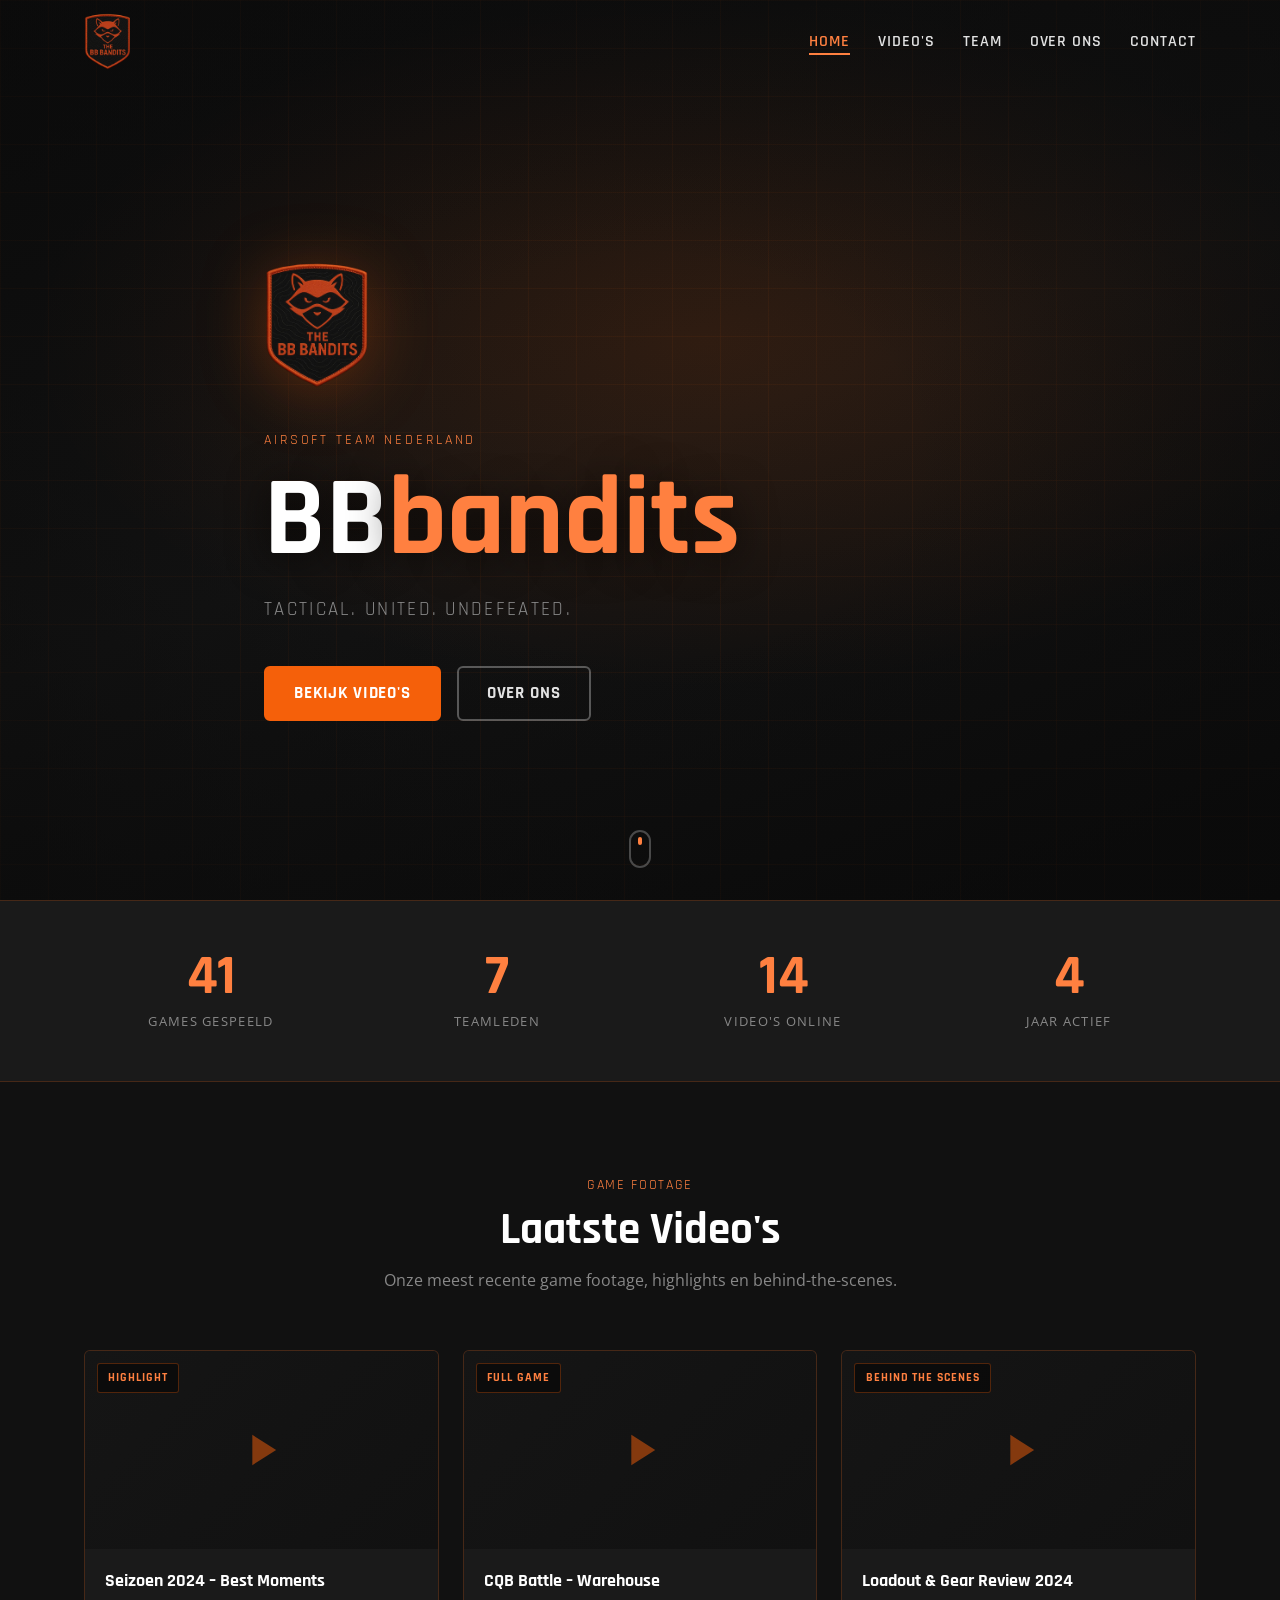
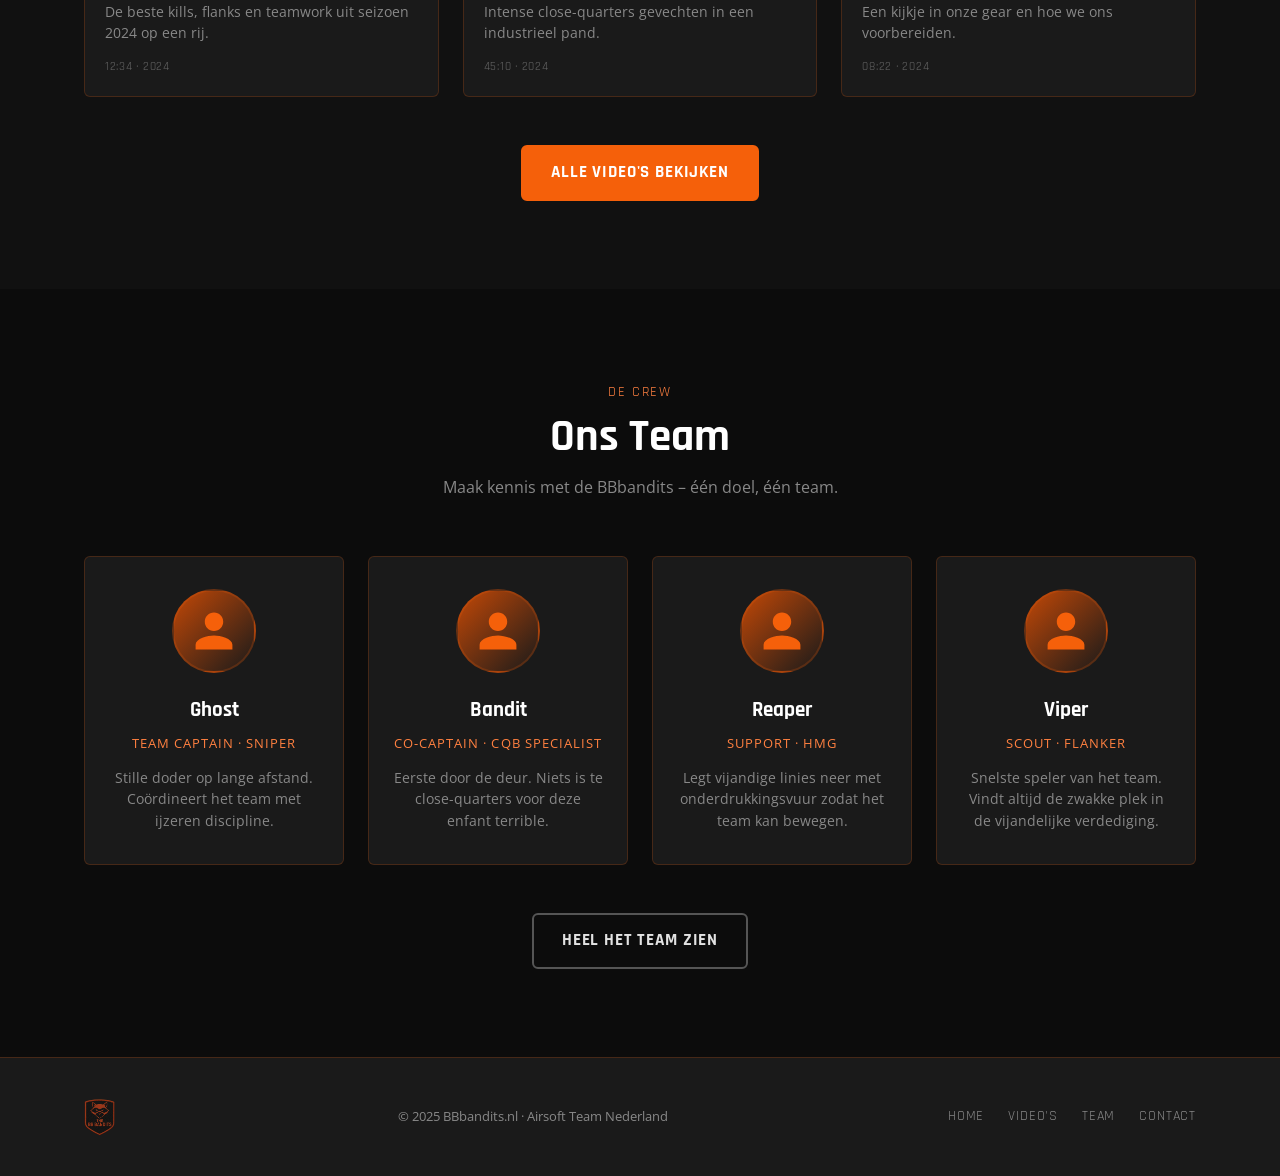
==== commit 322cb114: "Remove admin panel, clean up multi-page site - Deleted admin/ panel entirely (HTML, CSS, JS) - Delet" ====
--- a/index.html
+++ b/index.html
@@ -1,9 +1,10 @@
 <!DOCTYPE html>
 <html lang="nl">
 <head>
-  <meta charset="UTF-8" /><meta name="viewport" content="width=device-width, initial-scale=1.0" />
-  <title>BBbandits.nl – Airsoft Team</title>
-  <meta name="description" content="BBbandits – airsoft team Nederland. Game footage, team info en meer." />
+  <meta charset="UTF-8" />
+  <meta name="viewport" content="width=device-width, initial-scale=1.0" />
+  <title>BBbandits.nl – Airsoft Team Nederland</title>
+  <meta name="description" content="BBbandits – airsoft team uit Nederland. Game footage, teaminfo en meer." />
   <link rel="stylesheet" href="css/style.css" />
   <link rel="preconnect" href="https://fonts.googleapis.com" />
   <link href="https://fonts.googleapis.com/css2?family=Rajdhani:wght@400;600;700&family=Open+Sans:wght@400;600&display=swap" rel="stylesheet" />
@@ -13,26 +14,33 @@
 <header id="header">
   <nav class="nav container">
     <a href="index.html" class="nav__logo">
-      <picture><source srcset="images/logo.png" type="image/png"><img src="images/logo.svg" alt="BBbandits" class="nav__logo-img"></picture>
+      <picture>
+        <source srcset="images/logo.png" type="image/png">
+        <img src="images/logo.svg" alt="BBbandits" class="nav__logo-img">
+      </picture>
     </a>
-    <button class="nav__toggle" id="navToggle" aria-label="Menu openen"><span></span><span></span><span></span></button>
+    <button class="nav__toggle" id="navToggle" aria-label="Menu openen">
+      <span></span><span></span><span></span>
+    </button>
     <ul class="nav__links" id="navLinks">
-      <li><a href="index.html" data-page="index.html">Home</a></li>
-      <li><a href="videos.html" data-page="videos.html">Video's</a></li>
-      <li><a href="team.html" data-page="team.html">Team</a></li>
+      <li><a href="index.html"    data-page="index.html">Home</a></li>
+      <li><a href="videos.html"   data-page="videos.html">Video's</a></li>
+      <li><a href="team.html"     data-page="team.html">Team</a></li>
       <li><a href="over-ons.html" data-page="over-ons.html">Over ons</a></li>
-      <li><a href="contact.html" data-page="contact.html">Contact</a></li>
-      <li><a href="admin/" class="nav__admin-link">⚙ Admin</a></li>
+      <li><a href="contact.html"  data-page="contact.html">Contact</a></li>
     </ul>
   </nav>
 </header>
 
-<!-- HERO -->
-<section id="home" class="hero">
+<!-- ── HERO ───────────────────────────────────────────────── -->
+<section class="hero">
   <div class="hero__overlay"></div>
   <div class="hero__content container">
     <div class="hero__logo-wrap">
-      <picture><source srcset="images/logo.png" type="image/png"><img src="images/logo.svg" alt="BBbandits" class="hero__logo-img"></picture>
+      <picture>
+        <source srcset="images/logo.png" type="image/png">
+        <img src="images/logo.svg" alt="The BB Bandits" class="hero__logo-img">
+      </picture>
     </div>
     <p class="hero__label">Airsoft Team Nederland</p>
     <h1 class="hero__title">BB<span>bandits</span></h1>
@@ -45,7 +53,7 @@
   <div class="hero__scroll"><span></span></div>
 </section>
 
-<!-- STATS -->
+<!-- ── STATS ──────────────────────────────────────────────── -->
 <section class="stats">
   <div class="container stats__grid">
     <div class="stat"><span class="stat__number" data-target="42">0</span><span class="stat__label">Games gespeeld</span></div>
@@ -55,47 +63,129 @@
   </div>
 </section>
 
-<!-- LAATSTE VIDEO'S -->
-<section class="section videos" style="background:var(--bg-2)">
+<!-- ── LAATSTE VIDEO'S ────────────────────────────────────── -->
+<section class="section" style="background:var(--bg-2)">
   <div class="container">
     <div class="section__header">
       <span class="section__tag">Game Footage</span>
       <h2 class="section__title">Laatste Video's</h2>
       <p class="section__desc">Onze meest recente game footage, highlights en behind-the-scenes.</p>
     </div>
-    <div class="videos__grid" id="homeVideos"></div>
+    <div class="videos__grid">
+
+      <div class="video-card" data-category="highlight">
+        <div class="video-card__thumb">
+          <div class="video-thumb-placeholder">
+            <svg viewBox="0 0 24 24" fill="currentColor"><path d="M8 5v14l11-7z"/></svg>
+          </div>
+          <span class="video-card__tag">Highlight</span>
+        </div>
+        <div class="video-card__info">
+          <h3>Seizoen 2024 – Best Moments</h3>
+          <p>De beste kills, flanks en teamwork uit seizoen 2024 op een rij.</p>
+          <span class="video-card__meta">12:34 · 2024</span>
+        </div>
+      </div>
+
+      <div class="video-card" data-category="game">
+        <div class="video-card__thumb">
+          <div class="video-thumb-placeholder">
+            <svg viewBox="0 0 24 24" fill="currentColor"><path d="M8 5v14l11-7z"/></svg>
+          </div>
+          <span class="video-card__tag">Full Game</span>
+        </div>
+        <div class="video-card__info">
+          <h3>CQB Battle – Warehouse</h3>
+          <p>Intense close-quarters gevechten in een industrieel pand.</p>
+          <span class="video-card__meta">45:10 · 2024</span>
+        </div>
+      </div>
+
+      <div class="video-card" data-category="bts">
+        <div class="video-card__thumb">
+          <div class="video-thumb-placeholder">
+            <svg viewBox="0 0 24 24" fill="currentColor"><path d="M8 5v14l11-7z"/></svg>
+          </div>
+          <span class="video-card__tag">Behind the Scenes</span>
+        </div>
+        <div class="video-card__info">
+          <h3>Loadout &amp; Gear Review 2024</h3>
+          <p>Een kijkje in onze gear en hoe we ons voorbereiden.</p>
+          <span class="video-card__meta">08:22 · 2024</span>
+        </div>
+      </div>
+
+    </div>
     <div class="section-cta">
       <a href="videos.html" class="btn btn--primary">Alle video's bekijken</a>
     </div>
   </div>
 </section>
 
-<!-- TEAM PREVIEW -->
-<section class="section team">
+<!-- ── TEAM PREVIEW ───────────────────────────────────────── -->
+<section class="section">
   <div class="container">
     <div class="section__header">
       <span class="section__tag">De Crew</span>
       <h2 class="section__title">Ons Team</h2>
       <p class="section__desc">Maak kennis met de BBbandits – één doel, één team.</p>
     </div>
-    <div class="team__grid" id="homeTeam"></div>
+    <div class="team__grid">
+
+      <div class="team-card">
+        <div class="team-card__avatar"><div class="avatar-placeholder"><svg viewBox="0 0 24 24" fill="currentColor"><path d="M12 12c2.7 0 4.8-2.1 4.8-4.8S14.7 2.4 12 2.4 7.2 4.5 7.2 7.2 9.3 12 12 12zm0 2.4c-3.2 0-9.6 1.6-9.6 4.8v2.4h19.2v-2.4c0-3.2-6.4-4.8-9.6-4.8z"/></svg></div></div>
+        <h3 class="team-card__name">Ghost</h3>
+        <span class="team-card__role">Team Captain · Sniper</span>
+        <p class="team-card__bio">Stille doder op lange afstand. Coördineert het team met ijzeren discipline.</p>
+      </div>
+
+      <div class="team-card">
+        <div class="team-card__avatar"><div class="avatar-placeholder"><svg viewBox="0 0 24 24" fill="currentColor"><path d="M12 12c2.7 0 4.8-2.1 4.8-4.8S14.7 2.4 12 2.4 7.2 4.5 7.2 7.2 9.3 12 12 12zm0 2.4c-3.2 0-9.6 1.6-9.6 4.8v2.4h19.2v-2.4c0-3.2-6.4-4.8-9.6-4.8z"/></svg></div></div>
+        <h3 class="team-card__name">Bandit</h3>
+        <span class="team-card__role">Co-Captain · CQB Specialist</span>
+        <p class="team-card__bio">Eerste door de deur. Niets is te close-quarters voor deze enfant terrible.</p>
+      </div>
+
+      <div class="team-card">
+        <div class="team-card__avatar"><div class="avatar-placeholder"><svg viewBox="0 0 24 24" fill="currentColor"><path d="M12 12c2.7 0 4.8-2.1 4.8-4.8S14.7 2.4 12 2.4 7.2 4.5 7.2 7.2 9.3 12 12 12zm0 2.4c-3.2 0-9.6 1.6-9.6 4.8v2.4h19.2v-2.4c0-3.2-6.4-4.8-9.6-4.8z"/></svg></div></div>
+        <h3 class="team-card__name">Reaper</h3>
+        <span class="team-card__role">Support · HMG</span>
+        <p class="team-card__bio">Legt vijandige linies neer met onderdrukkingsvuur zodat het team kan bewegen.</p>
+      </div>
+
+      <div class="team-card">
+        <div class="team-card__avatar"><div class="avatar-placeholder"><svg viewBox="0 0 24 24" fill="currentColor"><path d="M12 12c2.7 0 4.8-2.1 4.8-4.8S14.7 2.4 12 2.4 7.2 4.5 7.2 7.2 9.3 12 12 12zm0 2.4c-3.2 0-9.6 1.6-9.6 4.8v2.4h19.2v-2.4c0-3.2-6.4-4.8-9.6-4.8z"/></svg></div></div>
+        <h3 class="team-card__name">Viper</h3>
+        <span class="team-card__role">Scout · Flanker</span>
+        <p class="team-card__bio">Snelste speler van het team. Vindt altijd de zwakke plek in de vijandelijke verdediging.</p>
+      </div>
+
+    </div>
     <div class="section-cta">
       <a href="team.html" class="btn btn--outline">Heel het team zien</a>
     </div>
   </div>
 </section>
 
+<!-- ── FOOTER ─────────────────────────────────────────────── -->
 <footer class="footer">
   <div class="container footer__inner">
-    <a href="index.html" class="footer__logo"><picture><source srcset="images/logo.png" type="image/png"><img src="images/logo.svg" alt="BBbandits" class="footer__logo-img"></picture></a>
-    <p class="footer__copy">&copy; 2025 BBbandits.nl · Airsoft Team Nederland</p>
+    <a href="index.html" class="footer__logo">
+      <picture>
+        <source srcset="images/logo.png" type="image/png">
+        <img src="images/logo.svg" alt="BBbandits" class="footer__logo-img">
+      </picture>
+    </a>
+    <p class="footer__copy">&copy; 2025 BBbandits.nl &middot; Airsoft Team Nederland</p>
     <nav class="footer__nav">
-      <a href="index.html">Home</a><a href="videos.html">Video's</a><a href="team.html">Team</a><a href="contact.html">Contact</a>
+      <a href="index.html">Home</a>
+      <a href="videos.html">Video's</a>
+      <a href="team.html">Team</a>
+      <a href="contact.html">Contact</a>
     </nav>
   </div>
 </footer>
 
-<script src="js/data.js"></script>
 <script src="js/main.js"></script>
 </body>
 </html>
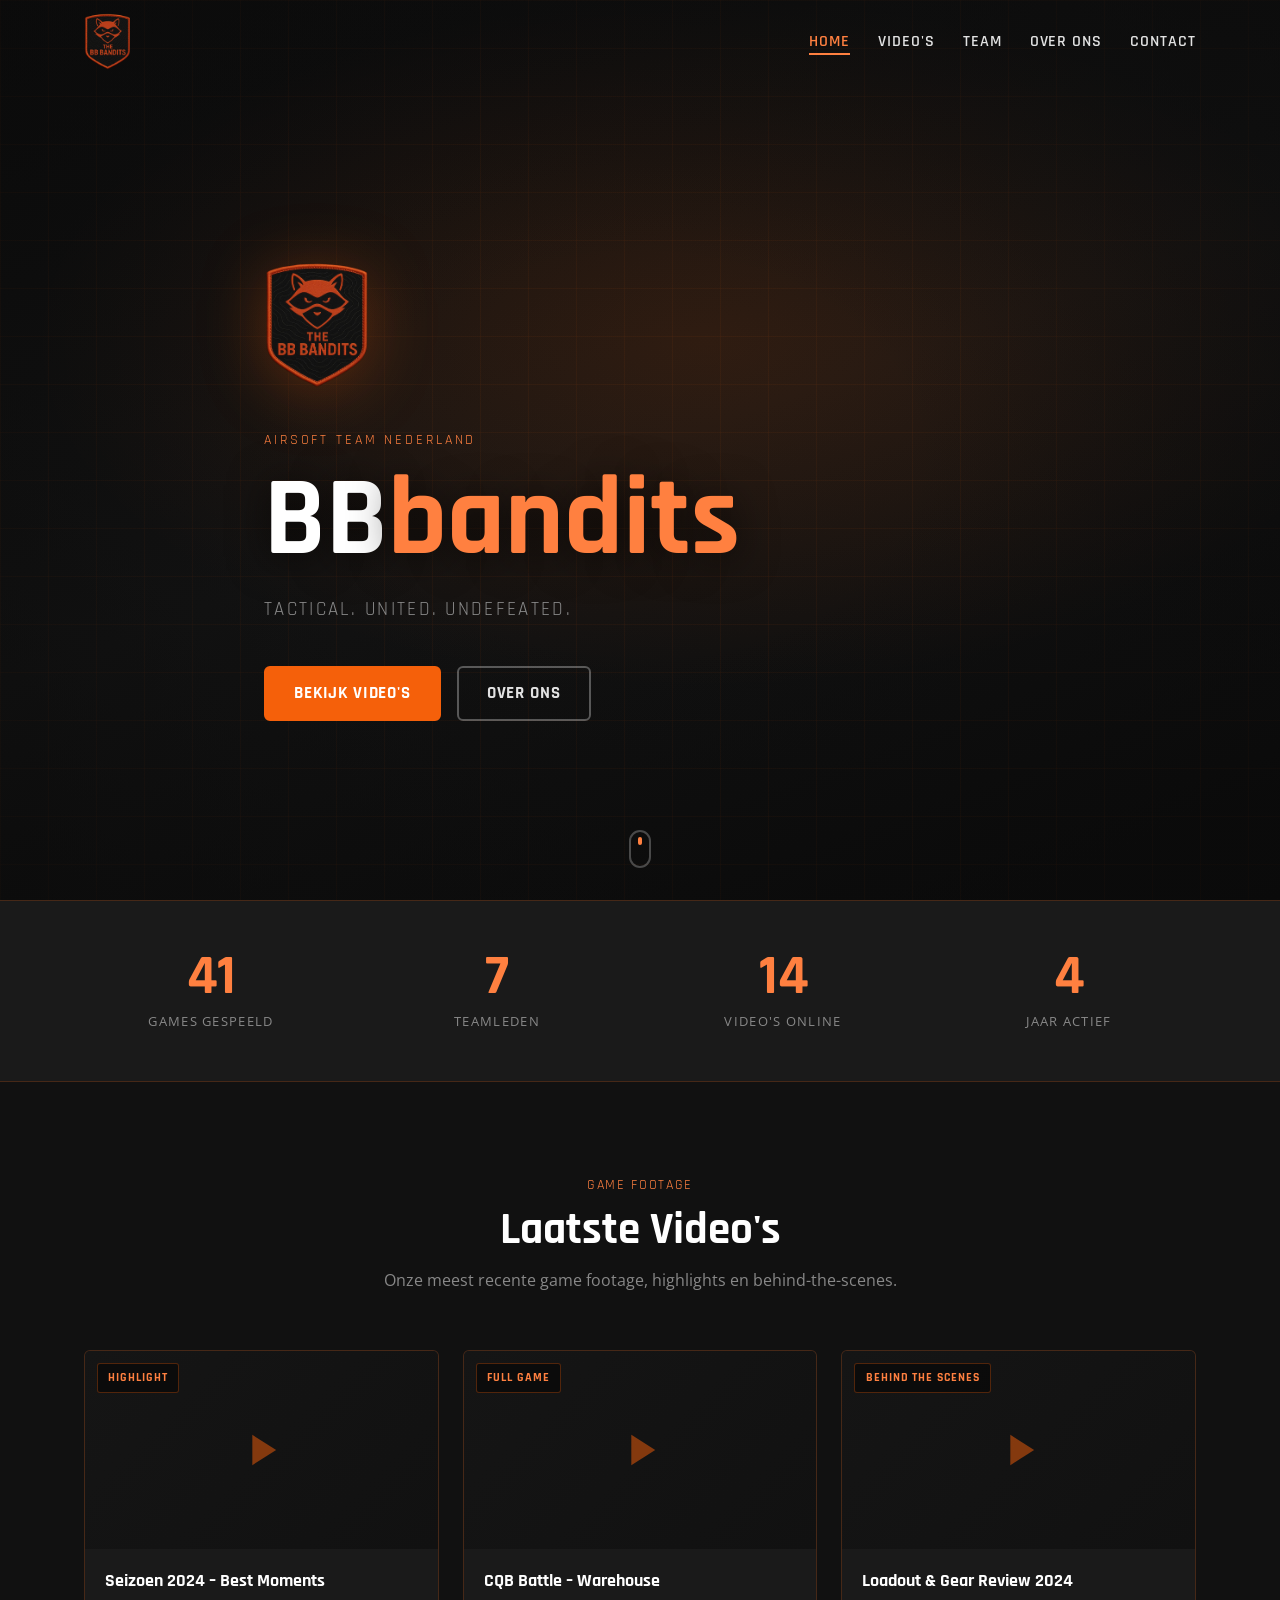
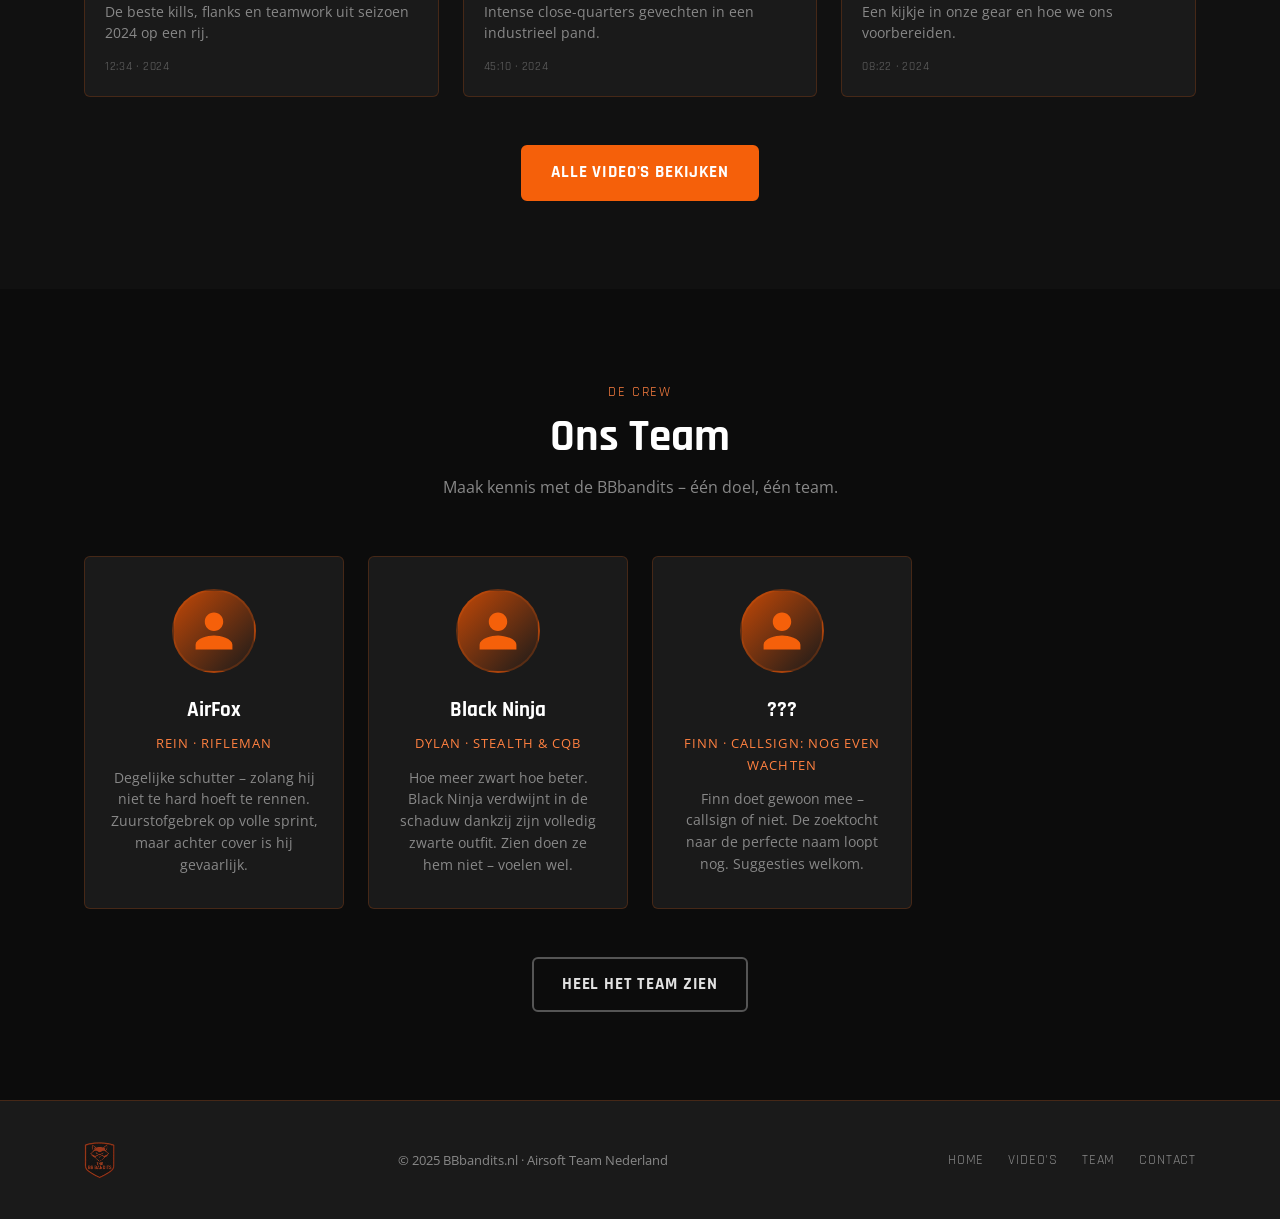
==== commit 72789bb2: "Update team with real members: AirFox, Black Ninja, Finn - Ghost → AirFox (Rein): zuurstofgebrek bij" ====
--- a/index.html
+++ b/index.html
@@ -134,30 +134,23 @@
 
       <div class="team-card">
         <div class="team-card__avatar"><div class="avatar-placeholder"><svg viewBox="0 0 24 24" fill="currentColor"><path d="M12 12c2.7 0 4.8-2.1 4.8-4.8S14.7 2.4 12 2.4 7.2 4.5 7.2 7.2 9.3 12 12 12zm0 2.4c-3.2 0-9.6 1.6-9.6 4.8v2.4h19.2v-2.4c0-3.2-6.4-4.8-9.6-4.8z"/></svg></div></div>
-        <h3 class="team-card__name">Ghost</h3>
-        <span class="team-card__role">Team Captain · Sniper</span>
-        <p class="team-card__bio">Stille doder op lange afstand. Coördineert het team met ijzeren discipline.</p>
+        <h3 class="team-card__name">AirFox</h3>
+        <span class="team-card__role">Rein · Rifleman</span>
+        <p class="team-card__bio">Degelijke schutter – zolang hij niet te hard hoeft te rennen. Zuurstofgebrek op volle sprint, maar achter cover is hij gevaarlijk.</p>
       </div>
 
       <div class="team-card">
         <div class="team-card__avatar"><div class="avatar-placeholder"><svg viewBox="0 0 24 24" fill="currentColor"><path d="M12 12c2.7 0 4.8-2.1 4.8-4.8S14.7 2.4 12 2.4 7.2 4.5 7.2 7.2 9.3 12 12 12zm0 2.4c-3.2 0-9.6 1.6-9.6 4.8v2.4h19.2v-2.4c0-3.2-6.4-4.8-9.6-4.8z"/></svg></div></div>
-        <h3 class="team-card__name">Bandit</h3>
-        <span class="team-card__role">Co-Captain · CQB Specialist</span>
-        <p class="team-card__bio">Eerste door de deur. Niets is te close-quarters voor deze enfant terrible.</p>
+        <h3 class="team-card__name">Black Ninja</h3>
+        <span class="team-card__role">Dylan · Stealth &amp; CQB</span>
+        <p class="team-card__bio">Hoe meer zwart hoe beter. Black Ninja verdwijnt in de schaduw dankzij zijn volledig zwarte outfit. Zien doen ze hem niet – voelen wel.</p>
       </div>
 
       <div class="team-card">
         <div class="team-card__avatar"><div class="avatar-placeholder"><svg viewBox="0 0 24 24" fill="currentColor"><path d="M12 12c2.7 0 4.8-2.1 4.8-4.8S14.7 2.4 12 2.4 7.2 4.5 7.2 7.2 9.3 12 12 12zm0 2.4c-3.2 0-9.6 1.6-9.6 4.8v2.4h19.2v-2.4c0-3.2-6.4-4.8-9.6-4.8z"/></svg></div></div>
-        <h3 class="team-card__name">Reaper</h3>
-        <span class="team-card__role">Support · HMG</span>
-        <p class="team-card__bio">Legt vijandige linies neer met onderdrukkingsvuur zodat het team kan bewegen.</p>
-      </div>
-
-      <div class="team-card">
-        <div class="team-card__avatar"><div class="avatar-placeholder"><svg viewBox="0 0 24 24" fill="currentColor"><path d="M12 12c2.7 0 4.8-2.1 4.8-4.8S14.7 2.4 12 2.4 7.2 4.5 7.2 7.2 9.3 12 12 12zm0 2.4c-3.2 0-9.6 1.6-9.6 4.8v2.4h19.2v-2.4c0-3.2-6.4-4.8-9.6-4.8z"/></svg></div></div>
-        <h3 class="team-card__name">Viper</h3>
-        <span class="team-card__role">Scout · Flanker</span>
-        <p class="team-card__bio">Snelste speler van het team. Vindt altijd de zwakke plek in de vijandelijke verdediging.</p>
+        <h3 class="team-card__name">???</h3>
+        <span class="team-card__role">Finn · Callsign: nog even wachten</span>
+        <p class="team-card__bio">Finn doet gewoon mee – callsign of niet. De zoektocht naar de perfecte naam loopt nog. Suggesties welkom.</p>
       </div>
 
     </div>
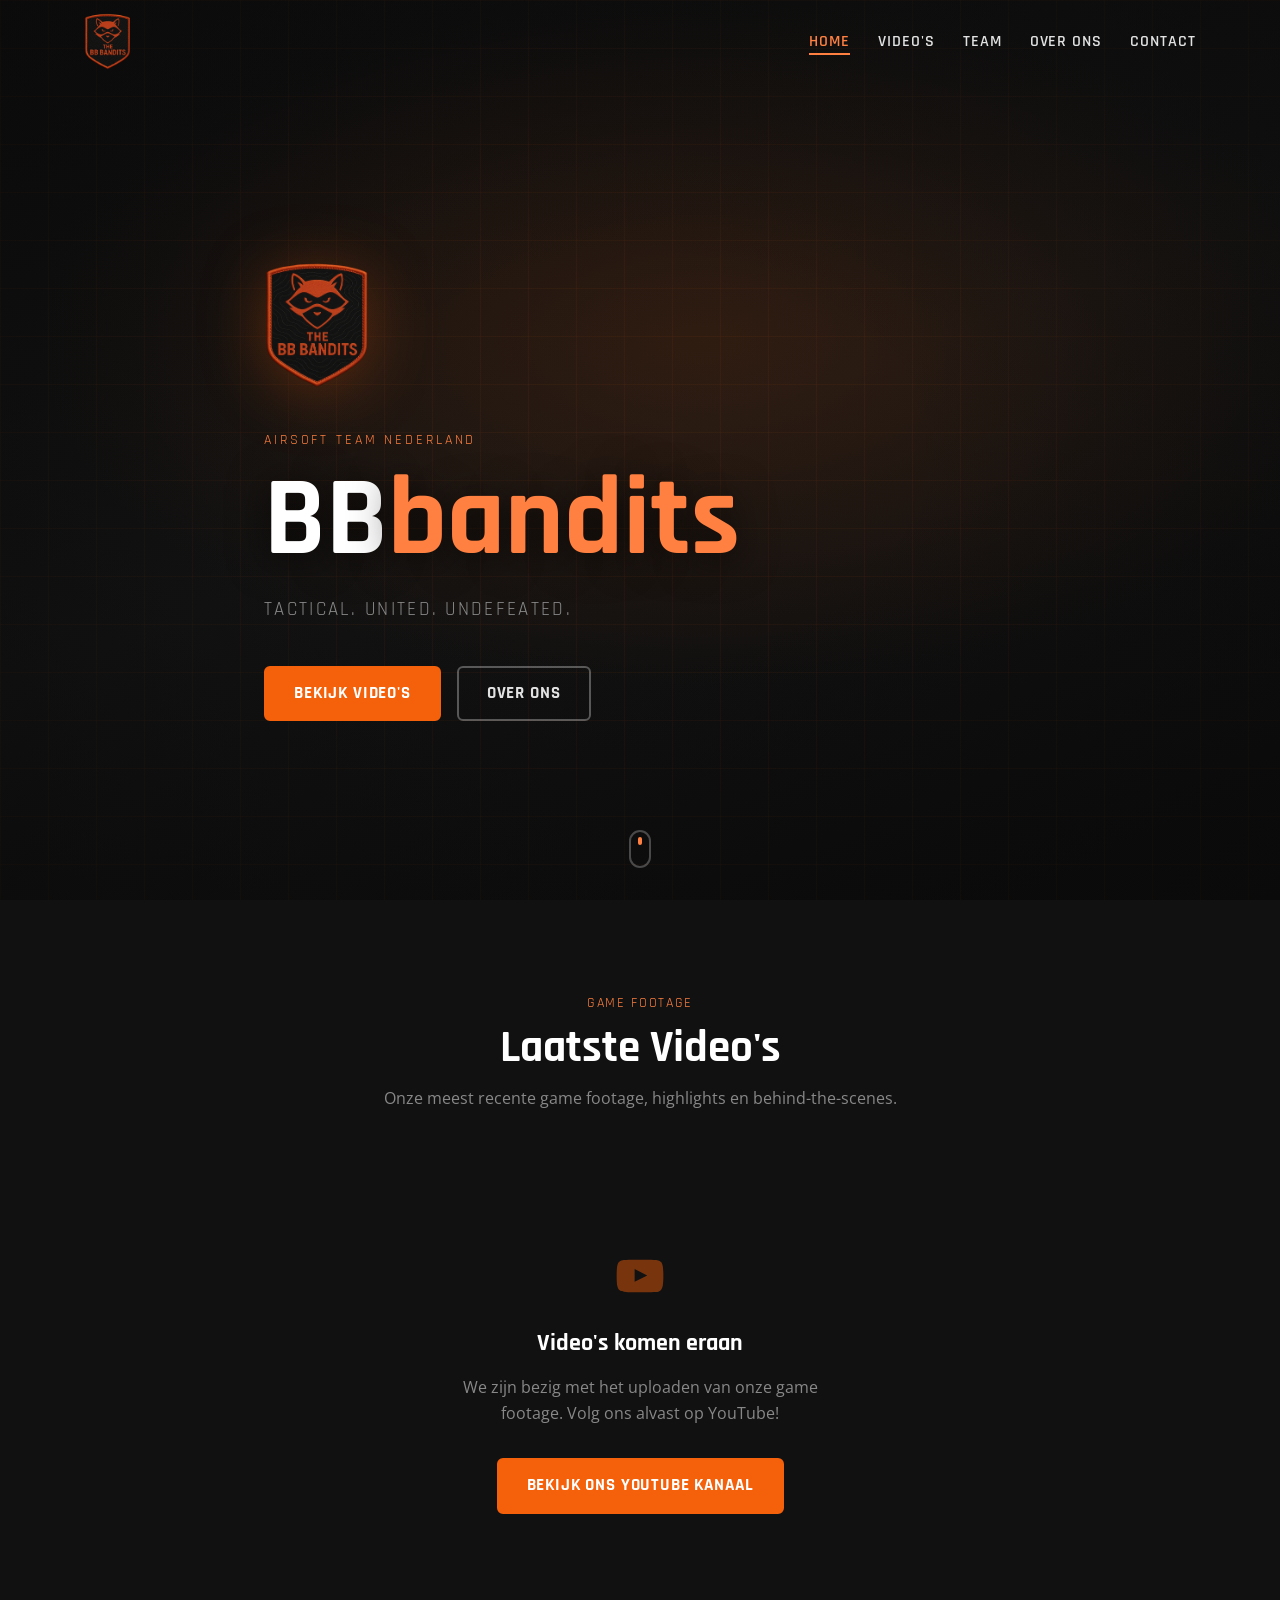
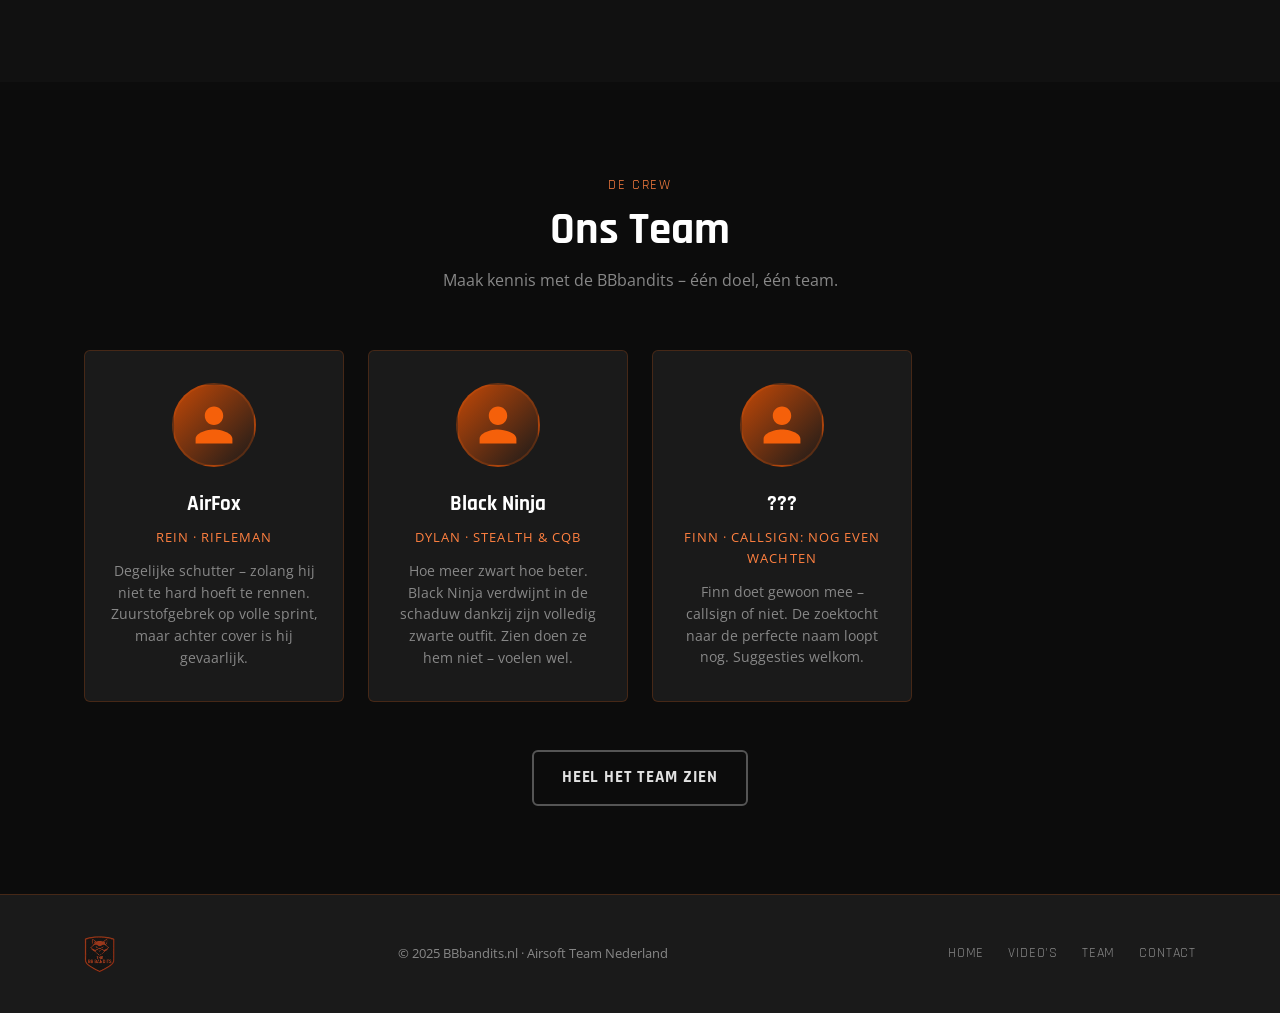
==== commit 9b3c7c8c: "Verwijder alle demo data; voeg uploadmappen toe voor team en gallery" ====
--- a/index.html
+++ b/index.html
@@ -53,16 +53,6 @@
   <div class="hero__scroll"><span></span></div>
 </section>
 
-<!-- ── STATS ──────────────────────────────────────────────── -->
-<section class="stats">
-  <div class="container stats__grid">
-    <div class="stat"><span class="stat__number" data-target="42">0</span><span class="stat__label">Games gespeeld</span></div>
-    <div class="stat"><span class="stat__number" data-target="8">0</span><span class="stat__label">Teamleden</span></div>
-    <div class="stat"><span class="stat__number" data-target="15">0</span><span class="stat__label">Video's online</span></div>
-    <div class="stat"><span class="stat__number" data-target="5">0</span><span class="stat__label">Jaar actief</span></div>
-  </div>
-</section>
-
 <!-- ── LAATSTE VIDEO'S ────────────────────────────────────── -->
 <section class="section" style="background:var(--bg-2)">
   <div class="container">
@@ -71,53 +61,11 @@
       <h2 class="section__title">Laatste Video's</h2>
       <p class="section__desc">Onze meest recente game footage, highlights en behind-the-scenes.</p>
     </div>
-    <div class="videos__grid">
-
-      <div class="video-card" data-category="highlight">
-        <div class="video-card__thumb">
-          <div class="video-thumb-placeholder">
-            <svg viewBox="0 0 24 24" fill="currentColor"><path d="M8 5v14l11-7z"/></svg>
-          </div>
-          <span class="video-card__tag">Highlight</span>
-        </div>
-        <div class="video-card__info">
-          <h3>Seizoen 2024 – Best Moments</h3>
-          <p>De beste kills, flanks en teamwork uit seizoen 2024 op een rij.</p>
-          <span class="video-card__meta">12:34 · 2024</span>
-        </div>
-      </div>
-
-      <div class="video-card" data-category="game">
-        <div class="video-card__thumb">
-          <div class="video-thumb-placeholder">
-            <svg viewBox="0 0 24 24" fill="currentColor"><path d="M8 5v14l11-7z"/></svg>
-          </div>
-          <span class="video-card__tag">Full Game</span>
-        </div>
-        <div class="video-card__info">
-          <h3>CQB Battle – Warehouse</h3>
-          <p>Intense close-quarters gevechten in een industrieel pand.</p>
-          <span class="video-card__meta">45:10 · 2024</span>
-        </div>
-      </div>
-
-      <div class="video-card" data-category="bts">
-        <div class="video-card__thumb">
-          <div class="video-thumb-placeholder">
-            <svg viewBox="0 0 24 24" fill="currentColor"><path d="M8 5v14l11-7z"/></svg>
-          </div>
-          <span class="video-card__tag">Behind the Scenes</span>
-        </div>
-        <div class="video-card__info">
-          <h3>Loadout &amp; Gear Review 2024</h3>
-          <p>Een kijkje in onze gear en hoe we ons voorbereiden.</p>
-          <span class="video-card__meta">08:22 · 2024</span>
-        </div>
-      </div>
-
-    </div>
-    <div class="section-cta">
-      <a href="videos.html" class="btn btn--primary">Alle video's bekijken</a>
+    <div class="videos__empty">
+      <svg viewBox="0 0 24 24" fill="currentColor"><path d="M21.8 8s-.2-1.4-.8-2c-.8-.8-1.6-.8-2-.9C16.2 5 12 5 12 5s-4.2 0-7 .1c-.4.1-1.3.1-2 .9-.6.6-.8 2-.8 2S2 9.6 2 11.2v1.5c0 1.6.2 3.2.2 3.2s.2 1.4.8 2c.8.8 1.8.8 2.2.8C6.8 19 12 19 12 19s4.2 0 7-.1c.4-.1 1.3-.1 2-.9.6-.6.8-2 .8-2s.2-1.6.2-3.2v-1.5C22 9.6 21.8 8 21.8 8zM9.7 14.5V9l5.4 2.8-5.4 2.7z"/></svg>
+      <h3>Video's komen eraan</h3>
+      <p>We zijn bezig met het uploaden van onze game footage. Volg ons alvast op YouTube!</p>
+      <a href="https://www.youtube.com/@BBbandits" target="_blank" rel="noopener" class="btn btn--primary">Bekijk ons YouTube kanaal</a>
     </div>
   </div>
 </section>
@@ -133,21 +81,30 @@
     <div class="team__grid">
 
       <div class="team-card">
-        <div class="team-card__avatar"><div class="avatar-placeholder"><svg viewBox="0 0 24 24" fill="currentColor"><path d="M12 12c2.7 0 4.8-2.1 4.8-4.8S14.7 2.4 12 2.4 7.2 4.5 7.2 7.2 9.3 12 12 12zm0 2.4c-3.2 0-9.6 1.6-9.6 4.8v2.4h19.2v-2.4c0-3.2-6.4-4.8-9.6-4.8z"/></svg></div></div>
+        <div class="team-card__avatar">
+          <img src="images/team/airfox.jpg" alt="AirFox" class="avatar-photo" onerror="this.style.display='none';this.nextElementSibling.style.display='flex'">
+          <div class="avatar-placeholder" style="display:none"><svg viewBox="0 0 24 24" fill="currentColor"><path d="M12 12c2.7 0 4.8-2.1 4.8-4.8S14.7 2.4 12 2.4 7.2 4.5 7.2 7.2 9.3 12 12 12zm0 2.4c-3.2 0-9.6 1.6-9.6 4.8v2.4h19.2v-2.4c0-3.2-6.4-4.8-9.6-4.8z"/></svg></div>
+        </div>
         <h3 class="team-card__name">AirFox</h3>
         <span class="team-card__role">Rein · Rifleman</span>
         <p class="team-card__bio">Degelijke schutter – zolang hij niet te hard hoeft te rennen. Zuurstofgebrek op volle sprint, maar achter cover is hij gevaarlijk.</p>
       </div>
 
       <div class="team-card">
-        <div class="team-card__avatar"><div class="avatar-placeholder"><svg viewBox="0 0 24 24" fill="currentColor"><path d="M12 12c2.7 0 4.8-2.1 4.8-4.8S14.7 2.4 12 2.4 7.2 4.5 7.2 7.2 9.3 12 12 12zm0 2.4c-3.2 0-9.6 1.6-9.6 4.8v2.4h19.2v-2.4c0-3.2-6.4-4.8-9.6-4.8z"/></svg></div></div>
+        <div class="team-card__avatar">
+          <img src="images/team/blackninja.jpg" alt="Black Ninja" class="avatar-photo" onerror="this.style.display='none';this.nextElementSibling.style.display='flex'">
+          <div class="avatar-placeholder" style="display:none"><svg viewBox="0 0 24 24" fill="currentColor"><path d="M12 12c2.7 0 4.8-2.1 4.8-4.8S14.7 2.4 12 2.4 7.2 4.5 7.2 7.2 9.3 12 12 12zm0 2.4c-3.2 0-9.6 1.6-9.6 4.8v2.4h19.2v-2.4c0-3.2-6.4-4.8-9.6-4.8z"/></svg></div>
+        </div>
         <h3 class="team-card__name">Black Ninja</h3>
         <span class="team-card__role">Dylan · Stealth &amp; CQB</span>
         <p class="team-card__bio">Hoe meer zwart hoe beter. Black Ninja verdwijnt in de schaduw dankzij zijn volledig zwarte outfit. Zien doen ze hem niet – voelen wel.</p>
       </div>
 
       <div class="team-card">
-        <div class="team-card__avatar"><div class="avatar-placeholder"><svg viewBox="0 0 24 24" fill="currentColor"><path d="M12 12c2.7 0 4.8-2.1 4.8-4.8S14.7 2.4 12 2.4 7.2 4.5 7.2 7.2 9.3 12 12 12zm0 2.4c-3.2 0-9.6 1.6-9.6 4.8v2.4h19.2v-2.4c0-3.2-6.4-4.8-9.6-4.8z"/></svg></div></div>
+        <div class="team-card__avatar">
+          <img src="images/team/finn.jpg" alt="Finn" class="avatar-photo" onerror="this.style.display='none';this.nextElementSibling.style.display='flex'">
+          <div class="avatar-placeholder" style="display:none"><svg viewBox="0 0 24 24" fill="currentColor"><path d="M12 12c2.7 0 4.8-2.1 4.8-4.8S14.7 2.4 12 2.4 7.2 4.5 7.2 7.2 9.3 12 12 12zm0 2.4c-3.2 0-9.6 1.6-9.6 4.8v2.4h19.2v-2.4c0-3.2-6.4-4.8-9.6-4.8z"/></svg></div>
+        </div>
         <h3 class="team-card__name">???</h3>
         <span class="team-card__role">Finn · Callsign: nog even wachten</span>
         <p class="team-card__bio">Finn doet gewoon mee – callsign of niet. De zoektocht naar de perfecte naam loopt nog. Suggesties welkom.</p>
--- a/css/style.css
+++ b/css/style.css
@@ -174,6 +174,10 @@
 .video-card__info p { font-size: .88rem; color: var(--text-muted); line-height: 1.5; }
 .video-card__meta { display: block; margin-top: .75rem; font-size: .78rem; color: rgba(136,136,136,.7); font-family: var(--font-head); letter-spacing: .06em; }
 .videos__cta { text-align: center; margin-top: 3rem; }
+.videos__empty { text-align: center; padding: 5rem 1rem; color: var(--text-muted); }
+.videos__empty svg { width: 56px; height: 56px; color: var(--orange); opacity: .45; margin-bottom: 1.25rem; display: block; margin-left: auto; margin-right: auto; }
+.videos__empty h3 { font-family: var(--font-head); font-size: 1.5rem; color: #fff; margin-bottom: .75rem; }
+.videos__empty p { max-width: 420px; margin: 0 auto 2rem; line-height: 1.6; }
 
 /* ── Section CTA row ──────────────────────────────────────── */
 .section-cta { display: flex; justify-content: center; margin-top: 3rem; }
@@ -186,6 +190,7 @@
 .team-card__avatar { width: 84px; height: 84px; border-radius: 50%; background: linear-gradient(135deg, var(--orange-dark), var(--bg-3)); border: 2px solid var(--border); margin: 0 auto 1.25rem; display: flex; align-items: center; justify-content: center; overflow: hidden; }
 .avatar-placeholder { width: 100%; height: 100%; display: flex; align-items: center; justify-content: center; }
 .avatar-placeholder svg { width: 46px; height: 46px; color: var(--orange); }
+.avatar-photo { width: 100%; height: 100%; object-fit: cover; display: block; }
 .team-card__name { font-family: var(--font-head); font-size: 1.3rem; font-weight: 700; color: #fff; }
 .team-card__role { display: block; font-size: .8rem; letter-spacing: .08em; text-transform: uppercase; color: var(--orange-lt); margin: .35rem 0 .75rem; }
 .team-card__bio { font-size: .88rem; color: var(--text-muted); line-height: 1.55; }
